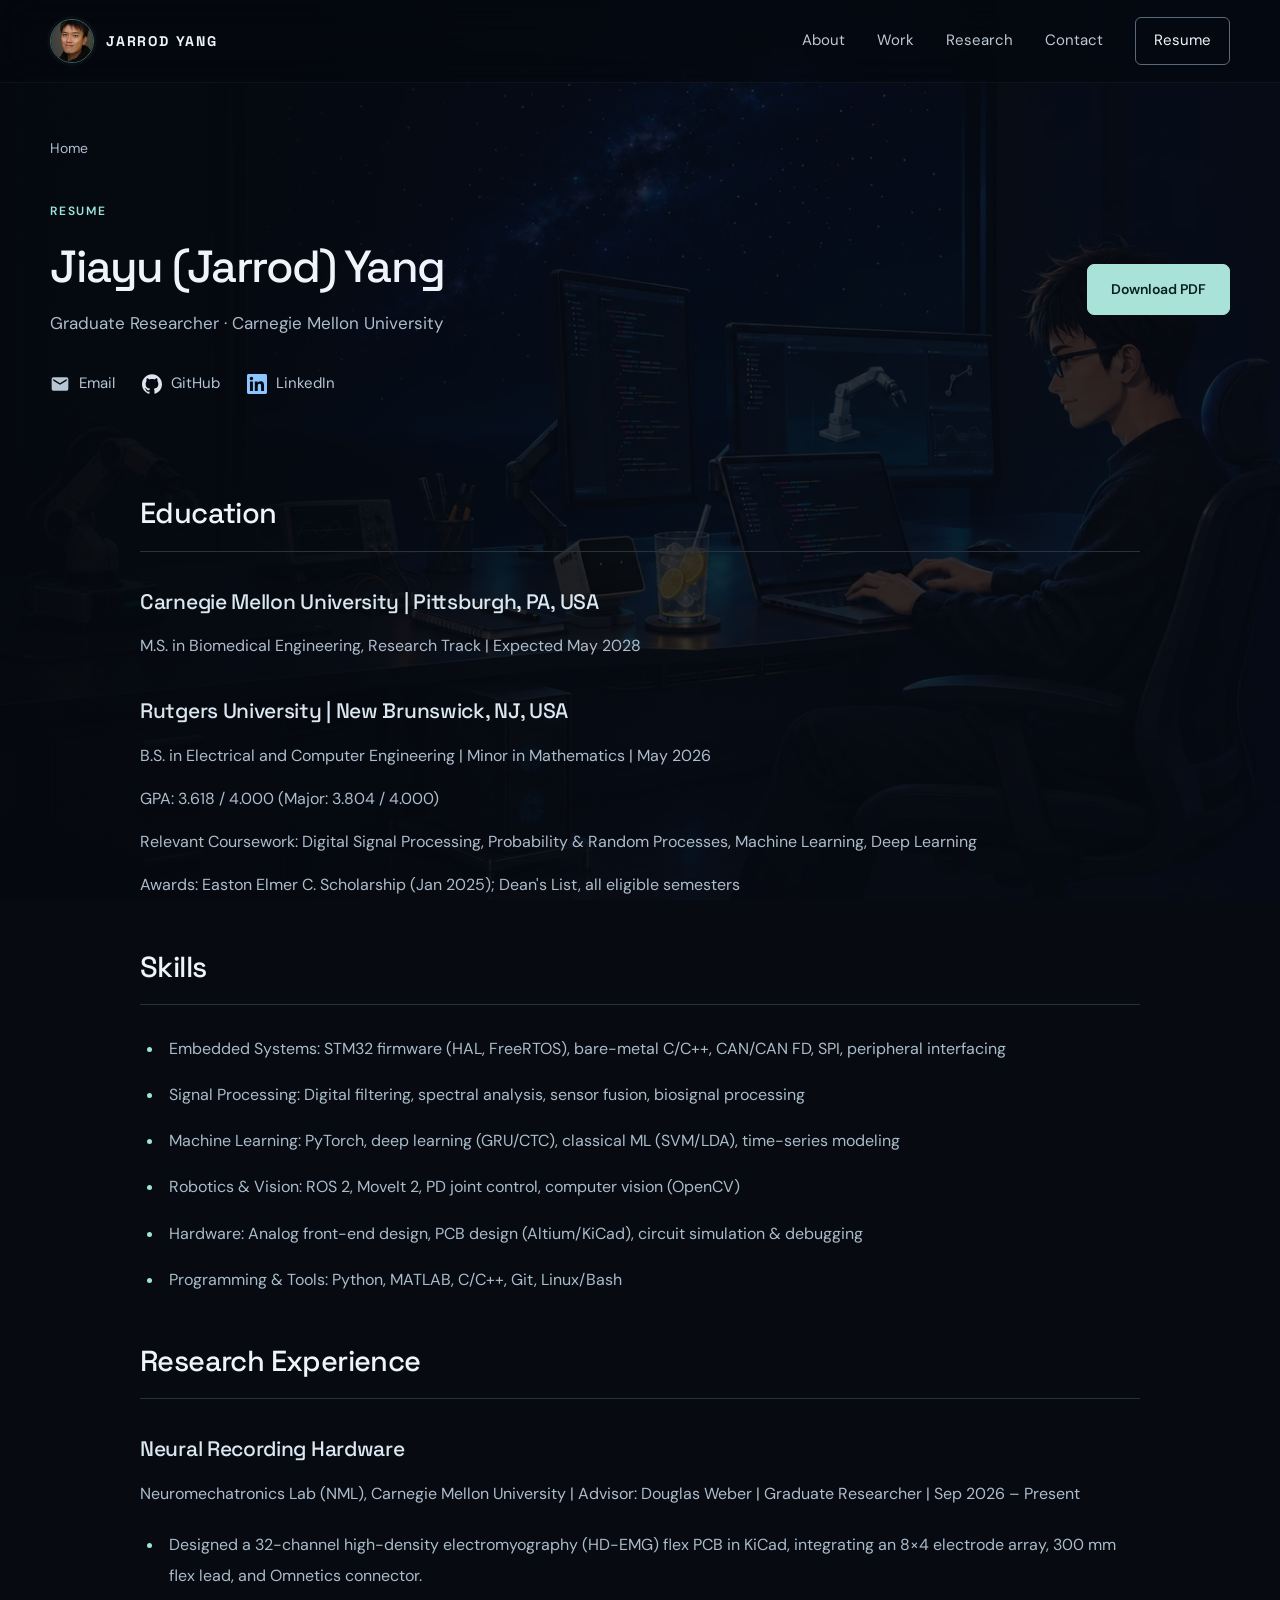
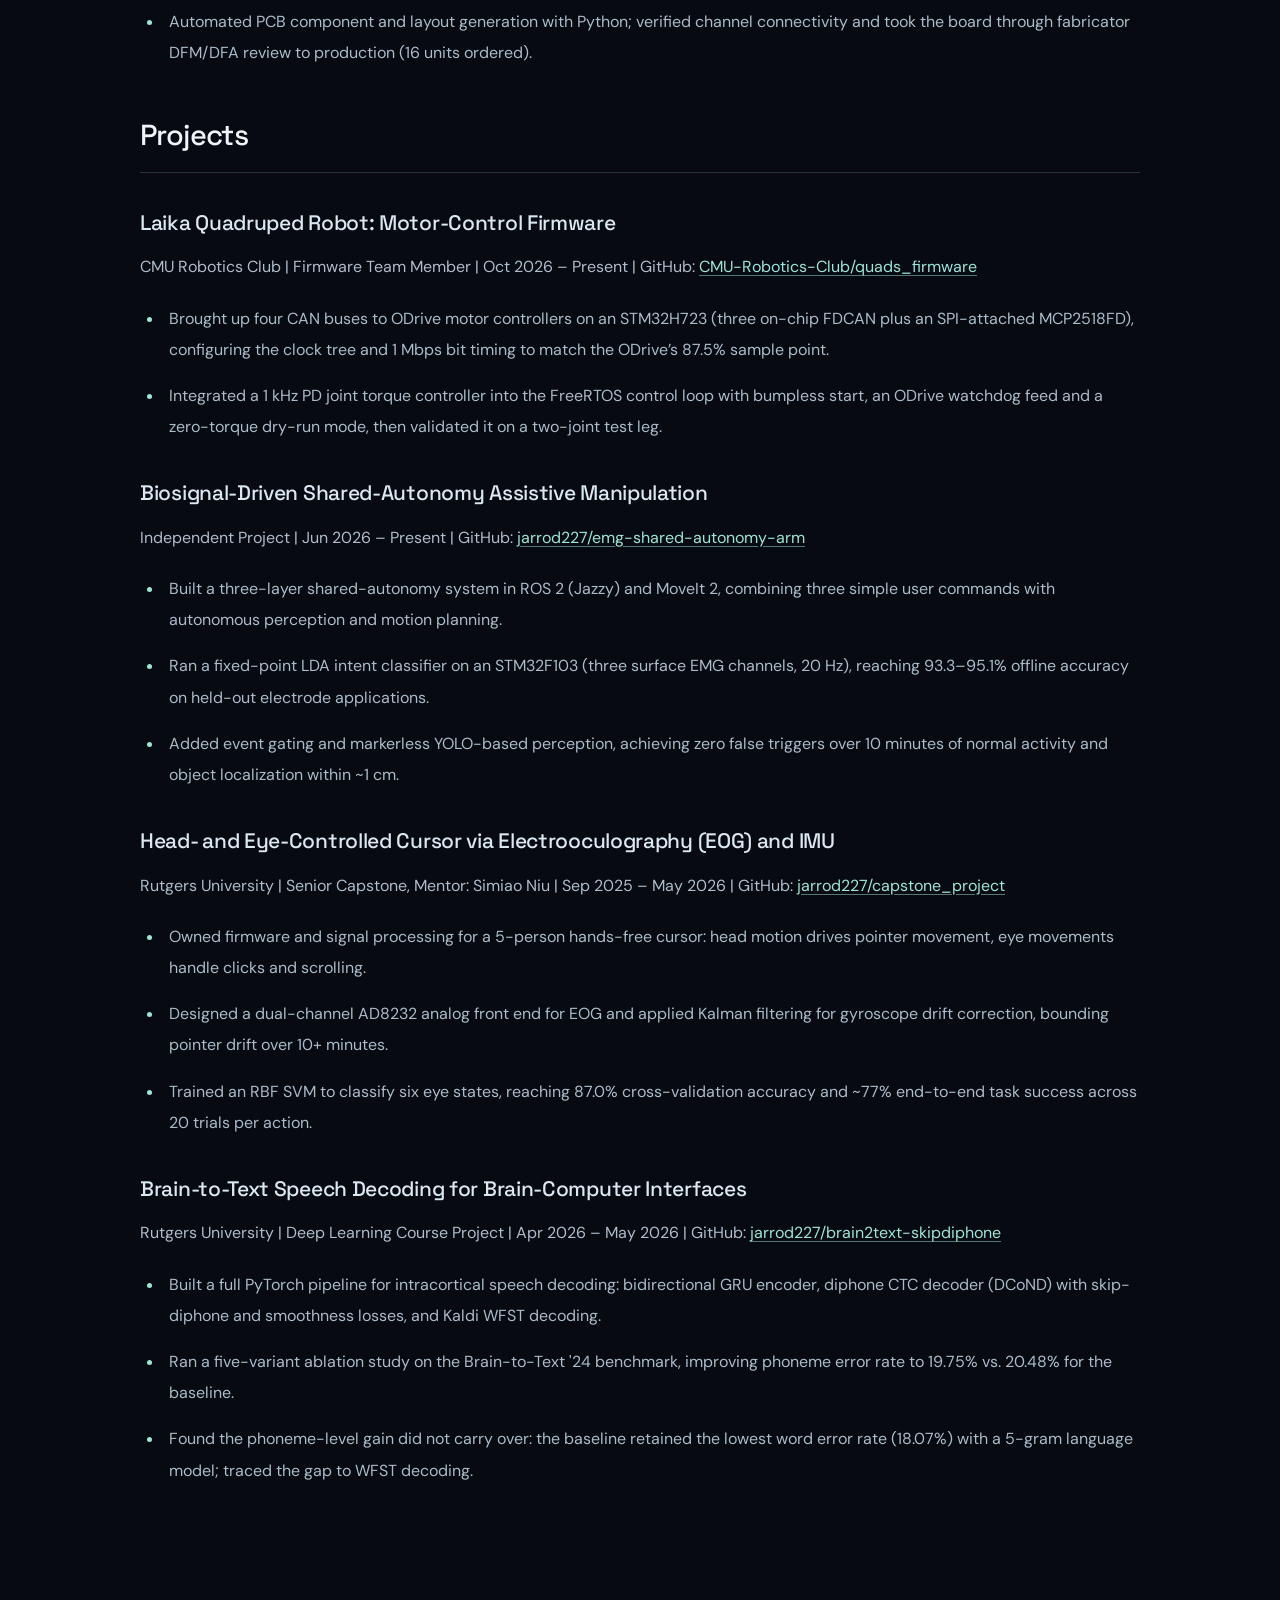
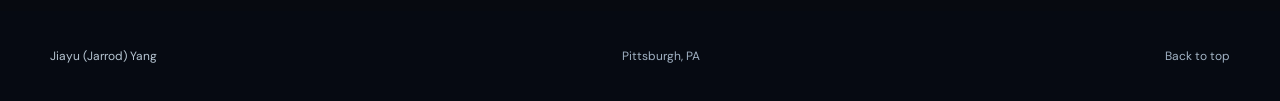
==== resume.html @ 8dcabdd2 "HD-EMG: 300 mm lead, flex construction, fabrication status; resume v3 - 500 mm -> 300 mm flex lead; " ====
<!doctype html><html lang="en"><head><meta charset="utf-8"><meta name="viewport" content="width=device-width, initial-scale=1"><meta name="theme-color" content="#090f1b"><title>Resume — Jiayu (Jarrod) Yang</title><meta name="description" content="Read or download Jiayu Yang’s resume: CMU research, embedded systems, robotics, and biosignal projects."><meta property="og:type" content="website"><meta property="og:title" content="Resume — Jiayu (Jarrod) Yang"><meta property="og:description" content="Read or download Jiayu Yang’s resume: CMU research, embedded systems, robotics, and biosignal projects."><meta property="og:image" content="https://jarrod227.github.io/assets/night-workbench-v4.webp"><meta property="og:url" content="https://jarrod227.github.io/resume.html"><link rel="canonical" href="https://jarrod227.github.io/resume.html"><link rel="icon" type="image/webp" href="/assets/coldlab.webp"><link rel="stylesheet" href="/style.css"><link rel="stylesheet" href="/night.css?v=20ebaea63279"><script defer src="/script.js?v=20ebaea63279"></script></head><body class="inner-page"><div class="night-backdrop" aria-hidden="true"><div class="night-stage"><canvas id="night-sky" class="night-sky"></canvas><canvas id="code-screen" class="code-screen" width="1280" height="880"></canvas><div class="scope-wiring-art"></div><canvas id="scope-screen" class="scope-screen" width="640" height="440"></canvas><canvas id="pc-fans" class="pc-fans" width="480" height="960"></canvas><div class="desk-pet-rest"></div><div class="desk-pet-head"><canvas id="desk-pet-screen" class="desk-pet-screen" width="600" height="400"></canvas></div><div class="typing-hands"></div></div><div class="night-veil"></div></div><a href="#main" class="skip-link">Skip to content</a><header class="site-header"><div class="container nav-wrap"><a href="/" class="brand" aria-label="Jarrod Yang home"><span class="brand-avatar"><img src="/assets/jarrod-yang.webp" alt="" width="44" height="44" decoding="async"></span><span>JARROD YANG</span></a><button class="menu-toggle" aria-label="Open navigation" aria-expanded="false" aria-controls="navigation"><span></span><span></span></button><nav id="navigation" aria-label="Main navigation"><a href="/#about">About</a><a href="/#work">Work</a><a href="/#research">Research</a><a href="/#contact">Contact</a><a href="/resume.html" class="nav-resume">Resume </a></nav></div></header><main id="main"><section class="container resume-hero" id="top"><a href="/" class="back-link">Home</a><p class="eyebrow">RESUME</p><div class="resume-title-row"><div><h1>Jiayu (Jarrod) Yang</h1><p>Graduate Researcher · Carnegie Mellon University</p></div><a class="button button-primary" href="/assets/jiayu-yang-resume.pdf?v=f2522600c237" download="Jiayu-Yang-Resume.pdf">Download PDF </a></div><div class="resume-contact"><a class="text-link social-link" href="mailto:jarrodyang227@gmail.com" target="_blank" rel="noopener noreferrer"><svg class="social-icon social-icon-email" viewBox="0 0 24 24" width="20" height="20" aria-hidden="true" focusable="false"><path d="M20 4H4a2 2 0 0 0-2 2v12a2 2 0 0 0 2 2h16a2 2 0 0 0 2-2V6a2 2 0 0 0-2-2Zm0 4-8 5-8-5V6l8 5 8-5v2Z"/></svg><span>Email</span></a><a class="text-link social-link" href="https://github.com/jarrod227" target="_blank" rel="noopener noreferrer"><svg class="social-icon social-icon-github" viewBox="0 0 24 24" width="20" height="20" aria-hidden="true" focusable="false"><path d="M12 .297c-6.63 0-12 5.373-12 12 0 5.303 3.438 9.8 8.205 11.385.6.113.82-.258.82-.577 0-.285-.01-1.04-.015-2.04-3.338.724-4.042-1.61-4.042-1.61C4.422 18.07 3.633 17.7 3.633 17.7c-1.087-.744.084-.729.084-.729 1.205.084 1.838 1.236 1.838 1.236 1.07 1.835 2.809 1.305 3.495.998.108-.776.417-1.305.76-1.605-2.665-.3-5.466-1.332-5.466-5.93 0-1.31.465-2.38 1.235-3.22-.135-.303-.54-1.523.105-3.176 0 0 1.005-.322 3.3 1.23.96-.267 1.98-.399 3-.405 1.02.006 2.04.138 3 .405 2.28-1.552 3.285-1.23 3.285-1.23.645 1.653.24 2.873.12 3.176.765.84 1.23 1.91 1.23 3.22 0 4.61-2.805 5.625-5.475 5.92.42.36.81 1.096.81 2.22 0 1.606-.015 2.896-.015 3.286 0 .315.21.69.825.57C20.565 22.092 24 17.592 24 12.297c0-6.627-5.373-12-12-12"/></svg><span>GitHub</span></a><a class="text-link social-link" href="https://www.linkedin.com/in/jiayuyang227/" target="_blank" rel="noopener noreferrer"><svg class="social-icon social-icon-linkedin" viewBox="0 0 24 24" width="20" height="20" aria-hidden="true" focusable="false"><path d="M20.447 20.452h-3.554v-5.569c0-1.328-.027-3.037-1.852-3.037-1.853 0-2.136 1.445-2.136 2.939v5.667H9.351V9h3.414v1.561h.046c.477-.9 1.637-1.85 3.37-1.85 3.601 0 4.267 2.37 4.267 5.455v6.286zM5.337 7.433c-1.144 0-2.063-.926-2.063-2.065 0-1.138.92-2.063 2.063-2.063 1.14 0 2.064.925 2.064 2.063 0 1.139-.925 2.065-2.064 2.065zm1.782 13.019H3.555V9h3.564v11.452zM22.225 0H1.771C.792 0 0 .774 0 1.729v20.542C0 23.227.792 24 1.771 24h20.451C23.2 24 24 23.227 24 22.271V1.729C24 .774 23.2 0 22.222 0h.003z"/></svg><span>LinkedIn</span></a></div></section><article class="container resume-document" aria-label="Resume content"><section><h2>Education</h2><h3>Carnegie Mellon University | Pittsburgh, PA, USA</h3><p>M.S. in Biomedical Engineering, Research Track | Expected May 2028</p><h3>Rutgers University | New Brunswick, NJ, USA</h3><p>B.S. in Electrical and Computer Engineering | Minor in Mathematics | May 2026</p><p>GPA: 3.618 / 4.000 (Major: 3.804 / 4.000)</p><p>Relevant Coursework: Digital Signal Processing, Probability &amp; Random Processes, Machine Learning, Deep Learning</p><p>Awards: Easton Elmer C. Scholarship (Jan 2025); Dean&#x27;s List, all eligible semesters</p></section><section><h2>Skills</h2><ul><li>Embedded Systems: STM32 firmware (HAL, FreeRTOS), bare-metal C/C++, CAN/CAN FD, SPI, peripheral interfacing</li><li>Signal Processing: Digital filtering, spectral analysis, sensor fusion, biosignal processing</li><li>Machine Learning: PyTorch, deep learning (GRU/CTC), classical ML (SVM/LDA), time-series modeling</li><li>Robotics &amp; Vision: ROS 2, MoveIt 2, PD joint control, computer vision (OpenCV)</li><li>Hardware: Analog front-end design, PCB design (Altium/KiCad), circuit simulation &amp; debugging</li><li>Programming &amp; Tools: Python, MATLAB, C/C++, Git, Linux/Bash</li></ul></section><section><h2>Research Experience</h2><h3>Neural Recording Hardware</h3><p>Neuromechatronics Lab (NML), Carnegie Mellon University | Advisor: Douglas Weber | Graduate Researcher | Sep 2026 – Present</p><ul><li>Designed a 32-channel high-density electromyography (HD-EMG) flex PCB in KiCad, integrating an 8×4 electrode array, 300 mm flex lead, and Omnetics connector.</li><li>Automated PCB component and layout generation with Python; verified channel connectivity and took the board through fabricator DFM/DFA review to production (16 units ordered).</li></ul></section><section><h2>Projects</h2><h3>Laika Quadruped Robot: Motor-Control Firmware</h3><p>CMU Robotics Club | Firmware Team Member | Oct 2026 – Present | GitHub: <a class="resume-inline-link" href="https://github.com/CMU-Robotics-Club/quads_firmware" target="_blank" rel="noopener noreferrer">CMU-Robotics-Club/quads_firmware</a></p><ul><li>Brought up four CAN buses to ODrive motor controllers on an STM32H723 (three on-chip FDCAN plus an SPI-attached MCP2518FD), configuring the clock tree and 1 Mbps bit timing to match the ODrive’s 87.5% sample point.</li><li>Integrated a 1 kHz PD joint torque controller into the FreeRTOS control loop with bumpless start, an ODrive watchdog feed and a zero-torque dry-run mode, then validated it on a two-joint test leg.</li></ul><h3>Biosignal-Driven Shared-Autonomy Assistive Manipulation</h3><p>Independent Project | Jun 2026 – Present | GitHub: <a class="resume-inline-link" href="https://github.com/jarrod227/emg-shared-autonomy-arm" target="_blank" rel="noopener noreferrer">jarrod227/emg-shared-autonomy-arm</a></p><ul><li>Built a three-layer shared-autonomy system in ROS 2 (Jazzy) and MoveIt 2, combining three simple user commands with autonomous perception and motion planning.</li><li>Ran a fixed-point LDA intent classifier on an STM32F103 (three surface EMG channels, 20 Hz), reaching 93.3–95.1% offline accuracy on held-out electrode applications.</li><li>Added event gating and markerless YOLO-based perception, achieving zero false triggers over 10 minutes of normal activity and object localization within ~1 cm.</li></ul><h3>Head- and Eye-Controlled Cursor via Electrooculography (EOG) and IMU</h3><p>Rutgers University | Senior Capstone, Mentor: Simiao Niu | Sep 2025 – May 2026 | GitHub: <a class="resume-inline-link" href="https://github.com/jarrod227/capstone_project" target="_blank" rel="noopener noreferrer">jarrod227/capstone_project</a></p><ul><li>Owned firmware and signal processing for a 5-person hands-free cursor: head motion drives pointer movement, eye movements handle clicks and scrolling.</li><li>Designed a dual-channel AD8232 analog front end for EOG and applied Kalman filtering for gyroscope drift correction, bounding pointer drift over 10+ minutes.</li><li>Trained an RBF SVM to classify six eye states, reaching 87.0% cross-validation accuracy and ~77% end-to-end task success across 20 trials per action.</li></ul><h3>Brain-to-Text Speech Decoding for Brain-Computer Interfaces</h3><p>Rutgers University | Deep Learning Course Project | Apr 2026 – May 2026 | GitHub: <a class="resume-inline-link" href="https://github.com/jarrod227/brain2text-skipdiphone" target="_blank" rel="noopener noreferrer">jarrod227/brain2text-skipdiphone</a></p><ul><li>Built a full PyTorch pipeline for intracortical speech decoding: bidirectional GRU encoder, diphone CTC decoder (DCoND) with skip-diphone and smoothness losses, and Kaldi WFST decoding.</li><li>Ran a five-variant ablation study on the Brain-to-Text &#x27;24 benchmark, improving phoneme error rate to 19.75% vs. 20.48% for the baseline.</li><li>Found the phoneme-level gain did not carry over: the baseline retained the lowest word error rate (18.07%) with a 5-gram language model; traced the gap to WFST decoding.</li></ul></section></article></main><footer><div class="container footer-inner"><a href="/" class="footer-name">Jiayu (Jarrod) Yang</a><span>Pittsburgh, PA</span><a href="#top">Back to top</a></div></footer><div class="toast" role="status" aria-live="polite"></div></body></html>
---- style.css ----
@font-face{font-family:'DM Sans';font-style:normal;font-weight:400 700;font-display:swap;src:url('/assets/dm-sans.woff2') format('woff2');}
@font-face{font-family:'Space Grotesk';font-style:normal;font-weight:400 700;font-display:swap;src:url('/assets/space-grotesk.woff2') format('woff2');}

:root{--bg:#090f1b;--surface:#0e1828;--surface-2:#101d2d;--ink:#edf1f5;--muted:#9aa9ba;--subtle:#718498;--accent:#77e1cb;--line:#253142;--display:'Space Grotesk',Arial,sans-serif;--body:'DM Sans',Arial,sans-serif}
*{box-sizing:border-box}html{scroll-behavior:smooth;scroll-padding-top:105px}body{margin:0;background:var(--bg);color:var(--ink);font:16px/1.7 var(--body);-webkit-font-smoothing:antialiased}a{color:inherit;text-decoration:none}button{font:inherit}img{display:block;max-width:100%;height:auto}button,a{-webkit-tap-highlight-color:transparent}a,button{touch-action:manipulation}a:focus-visible,button:focus-visible{outline:2px solid var(--accent);outline-offset:6px}::selection{background:var(--accent);color:var(--bg)}.container{max-width:1240px;width:calc(100% - 112px);margin:0 auto}.skip-link{position:fixed;left:20px;top:-80px;background:var(--accent);color:var(--bg);padding:10px 20px;z-index:100}.skip-link:focus{top:12px}.site-header{position:sticky;top:0;z-index:30;background:#090f1bf0;backdrop-filter:blur(16px);border-bottom:1px solid #ffffff0b}.nav-wrap{min-height:88px;display:flex;justify-content:space-between;align-items:center}.brand{display:flex;align-items:center;gap:11px;font:700 17px var(--display);letter-spacing:2px}.brand img{border-radius:50%}.brand-dot{color:var(--accent)}nav{display:flex;align-items:center;gap:32px;font-size:14px}nav>a{color:#bdc8d4;transition:color .2s}nav>a:hover,nav>a.active{color:var(--accent)}.nav-resume{border:1px solid #425267;border-radius:5px;padding:8px 16px;color:var(--ink)}.menu-toggle{display:none}.hero{padding-top:75px;padding-bottom:74px;display:grid;grid-template-columns:1.42fr 1fr;gap:50px;align-items:center}.eyebrow{font-size:11px;font-weight:600;letter-spacing:2px;line-height:1.6;color:var(--accent);margin:0 0 24px}.status-dot{width:6px;height:6px;display:inline-block;background:var(--accent);border-radius:50%;box-shadow:0 0 12px #77e1cb40;vertical-align:middle;margin-right:8px}.intro-name{font-size:18px;letter-spacing:-.3px;margin:0 0 13px;color:#dde6ef}.intro-name span{color:var(--muted)}h1,h2,h3,p{margin-top:0}h1,h2,h3{font-family:var(--display);font-weight:500}h1{font-size:clamp(48px,5.1vw,72px);line-height:1.09;letter-spacing:-3.3px;margin-bottom:24px}h1>span{color:var(--accent)}.hero-description{font-size:17px;line-height:1.8;max-width:490px;color:var(--muted);margin-bottom:21px}.hero-description strong{font-weight:500;color:#d3deea}.affiliation{font-size:13px;color:#a7b5c5;line-height:1.8;margin-bottom:28px}.hero-actions{display:flex;gap:12px;align-items:center}.button{display:inline-flex;justify-content:center;align-items:center;gap:24px;padding:12px 21px;font-size:13px;font-weight:600;line-height:1.6;border-radius:5px;transition:background .2s,transform .2s}.button:hover{transform:translateY(-2px)}.button-primary{background:var(--accent);color:#09201f;border:1px solid var(--accent)}.button-primary:hover{background:#9ae9d9}.button-secondary{border:1px solid #3b4a5e;background:transparent;color:var(--ink)}.button-secondary:hover{background:#192737}.quick-links{display:flex;gap:24px;margin-top:23px}.text-link{font-size:13px;display:inline-flex;gap:12px;align-items:center;color:#b8c5d3;transition:color .2s}.text-link:hover{color:var(--accent)}.portrait-area{padding:0 10px 0 22px}.portrait-frame{position:relative;background:#45453f;border-radius:8px;box-shadow:16px 16px 0 -1px var(--bg),16px 16px 0 0 #354554}.portrait-frame>img{width:100%;height:450px;object-fit:cover;object-position:50% 34%;border-radius:8px}.portrait-frame:after{content:'';position:absolute;inset:0;border-radius:8px;background:linear-gradient(transparent 65%,#07101dc9)}.portrait-caption{position:absolute;bottom:20px;left:24px;right:24px;display:flex;justify-content:space-between;font-size:9px;letter-spacing:1.5px;z-index:1;color:#e4e9ec}.portrait-corner{position:absolute;z-index:2;width:24px;height:24px;border-color:var(--accent);border-style:solid;pointer-events:none}.corner-tl{top:-7px;left:-7px;border-width:1px 0 0 1px}.corner-br{bottom:-7px;right:-7px;border-width:0 1px 1px 0}.availability{font-size:11px;text-align:center;color:#b2c3cf;margin-top:33px;letter-spacing:.1px}.discipline-strip{border-block:1px solid var(--line)}.discipline-strip>.container{min-height:78px;display:flex;align-items:center;gap:25px}.discipline-strip span{font-size:10px;letter-spacing:2px;color:#b5c5d2}.discipline-strip i{font-size:18px;font-style:normal;color:var(--accent)}.discipline-strip .strip-note{margin-left:auto;letter-spacing:.1px;font-size:12px;color:var(--subtle)}.work-section{padding-top:95px;padding-bottom:92px}.section-heading{display:flex;justify-content:space-between;align-items:flex-end;margin-bottom:36px}.section-heading .eyebrow{margin-bottom:16px}h2{font-size:42px;letter-spacing:-1.8px;line-height:1.2;margin-bottom:20px}h2>span{color:#91a3b7}.section-heading h2{margin-bottom:0}.section-heading>p{font-size:14px;color:var(--muted);margin-bottom:3px}.projects-grid{display:grid;grid-template-columns:1fr 1fr;gap:25px}.project-card{background:var(--surface);border:1px solid var(--line);border-radius:9px;overflow:hidden;transition:border-color .2s}.project-card:hover{border-color:#4b6a7e}.project-visual{position:relative;overflow:hidden;background:#102035}.project-visual>img{width:100%;height:auto;transition:transform .6s}.project-card:hover .project-visual>img{transform:scale(1.025)}.project-visual.emg-photo>img{height:100%;width:100%;object-fit:cover;object-position:center}.emg-photo:after{content:'';position:absolute;inset:0;background:linear-gradient(transparent 60%,#050e17c9)}.visual-caption{position:absolute;bottom:20px;left:24px;z-index:1;font-size:9px;letter-spacing:1.8px;color:#f2f6f9}.featured{grid-column:1/-1;display:grid;grid-template-columns:1fr 1fr}.featured .visual-link,.featured .project-visual{height:100%;min-height:365px}.featured .project-copy{display:flex;flex-direction:column;justify-content:center;padding:36px 39px}.project-copy{padding:25px 28px 26px}.project-eyebrow{display:flex;gap:10px;justify-content:space-between;align-items:center;color:var(--accent);font-size:9px;font-weight:600;letter-spacing:1.3px;line-height:1.6;margin-bottom:17px}.project-arrow{font-size:22px;line-height:1;color:var(--muted)}.project-copy h3{font-size:25px;letter-spacing:-.8px;line-height:1.25;margin-bottom:15px}.project-copy h3 a:hover{color:var(--accent)}.project-copy>p{font-size:13px;color:var(--muted);line-height:1.8;margin-bottom:19px}.tags{display:flex;flex-wrap:wrap;gap:7px}.tags>span{border:1px solid #334256;padding:3px 9px;border-radius:3px;font-size:10px;line-height:1.5;color:#bac9d6}.project-bottom{margin-top:26px;padding-top:18px;border-top:1px solid var(--line);display:flex;align-items:center;justify-content:space-between;gap:12px}.project-bottom>span{font-size:10px;color:#859aaf;max-width:58%}.project-bottom .text-link{font-size:11px;white-space:nowrap;gap:8px}.projects-grid>.project-card:nth-child(4){grid-column:1/-1;display:grid;grid-template-columns:1fr 1fr}.projects-grid>.project-card:nth-child(4) .project-copy{display:flex;flex-direction:column;justify-content:center;padding:32px 39px}.projects-grid>.project-card:nth-child(4) .project-visual{height:100%;display:flex;align-items:center;background:#0d1b2d}.more-project{display:flex;justify-content:space-between;align-items:center;padding:30px 0 0;margin-top:15px;gap:24px}.more-project .eyebrow{font-size:9px;letter-spacing:1.4px;color:var(--subtle)}.more-project h3{font-size:23px;letter-spacing:-.5px;margin:6px 0}.more-project p{font-size:13px;margin-bottom:0;color:var(--muted)}.more-arrow{width:48px;height:48px;display:flex;justify-content:center;align-items:center;border:1px solid var(--line);border-radius:50%;font-size:22px;flex-shrink:0;transition:color .2s,border-color .2s}.more-project:hover .more-arrow{border-color:var(--accent);color:var(--accent)}.research-section{padding:85px 0;background:#101b2a;border-block:1px solid var(--line)}.research-layout{display:grid;grid-template-columns:1fr 1.05fr;gap:100px}.research-layout h2{font-size:48px;line-height:1.15}.research-layout h2>span{color:var(--accent)}.research-affiliation{font-size:12px;color:var(--muted);line-height:1.8;margin:25px 0 0}.research-copy{padding-top:37px}.large-copy{font-size:20px;line-height:1.6;color:#d6e1ec;letter-spacing:-.3px}.research-copy>p:not(.large-copy){font-size:14px;color:var(--muted);line-height:1.9}.research-specs{display:flex;justify-content:space-between;border-block:1px solid #304052;padding:23px 0;margin:28px 0 22px;gap:20px}.research-specs>div{display:flex;flex-direction:column}.research-specs strong{font:500 32px/1.3 var(--display);color:var(--accent);letter-spacing:-1px}.research-specs small{font-size:17px}.research-specs span{font-size:10px;color:var(--muted);margin-top:4px}.about-section{padding-top:96px;padding-bottom:96px}.about-heading{margin-bottom:36px}.about-heading .eyebrow{margin-bottom:16px}.about-heading h2{font-size:41px}.about-layout{display:grid;grid-template-columns:1.2fr 1fr;gap:100px}.about-copy>p:not(.large-copy){font-size:14px;color:var(--muted);line-height:1.95}.about-copy>.text-link{margin-top:8px}.toolbox{padding-top:3px}.toolbox>div{padding:19px 0;border-bottom:1px solid var(--line);display:grid;grid-template-columns:28px 80px 1fr;gap:12px;align-items:start}.toolbox>div:first-child{border-top:1px solid var(--line)}.toolbox>div>span{font-size:10px;color:var(--accent);padding-top:3px}.toolbox h3{font-size:17px;margin:0}.toolbox p{font-size:11px;color:var(--muted);line-height:1.85;margin:0}.contact-section{background:#101b2a;padding:76px 0 80px;border-block:1px solid var(--line)}.contact-layout{display:grid;grid-template-columns:1.2fr 1fr;gap:65px;align-items:center}.contact-layout .eyebrow{margin-bottom:18px}.contact-layout h2{font-size:40px}.contact-layout h2>span{color:var(--accent)}.contact-layout p:not(.eyebrow){font-size:14px;color:var(--muted);max-width:440px;margin-bottom:0}.email-link{font-family:var(--display);font-size:clamp(16px,1.7vw,23px);letter-spacing:-.6px;display:flex;justify-content:space-between;gap:20px;padding-bottom:12px;border-bottom:1px solid #405065}.email-link:hover{color:var(--accent)}.copy-email{background:none;color:var(--muted);border:0;padding:10px 0;cursor:pointer;font-size:11px;display:flex;gap:12px;align-items:center}.copy-email:hover{color:var(--accent)}.contact-links .quick-links{margin-top:20px}footer{padding:27px 0}.footer-inner{display:flex;justify-content:space-between;font-size:10px;color:#8799ab}.footer-name{color:#b6c5d2}.toast{position:fixed;bottom:24px;left:50%;transform:translate(-50%,20px);background:var(--accent);color:#06231c;border-radius:5px;padding:11px 20px;font-size:13px;z-index:80;opacity:0;pointer-events:none;transition:opacity .2s,transform .2s}.toast.visible{opacity:1;transform:translate(-50%,0)}
.detail-hero{padding-top:38px;padding-bottom:35px}.back-link{font-size:12px;color:var(--muted);display:inline-block;margin-bottom:40px}.back-link:hover{color:var(--accent)}.detail-hero>.eyebrow{margin-bottom:18px}.detail-hero h1{font-size:clamp(39px,4.4vw,60px);max-width:900px;line-height:1.1;letter-spacing:-2.3px;margin-bottom:18px}.detail-lead{color:var(--muted);font-size:19px;max-width:780px;margin-bottom:25px}.detail-meta{display:grid;grid-template-columns:1.35fr .8fr 1fr;gap:40px;padding-top:28px;margin-top:33px;border-top:1px solid var(--line)}.detail-meta span{font-size:9px;letter-spacing:1.7px;color:var(--accent)}.detail-meta p{margin:5px 0 0;font-size:12px;color:#b6c3d0}.detail-visual{margin-top:0;margin-bottom:65px}.detail-visual>.project-visual{border-radius:9px;border:1px solid var(--line)}.detail-visual>.project-visual>img{max-height:455px;object-fit:contain;background:#0d1c2f}.detail-visual>.emg-photo>img{height:455px;object-fit:cover;object-position:50% 45%}.detail-body{display:grid;grid-template-columns:230px minmax(0,1fr);gap:85px;padding-bottom:35px;align-items:start}.detail-sidebar{position:sticky;top:127px;display:flex;flex-direction:column;gap:12px}.detail-sidebar .eyebrow{font-size:10px;margin-bottom:4px}.detail-sidebar>a:not(.button){font-size:12px;color:var(--muted)}.detail-sidebar>a:hover{color:var(--accent)}.detail-sidebar .button{font-size:11px;margin-top:18px;padding-inline:14px;justify-content:space-between;max-width:200px}.detail-content{max-width:785px}.detail-content>section{margin-bottom:60px;scroll-margin-top:120px}.detail-content .eyebrow{font-size:10px;margin-bottom:14px}.detail-content h2{font-size:33px;letter-spacing:-1px;line-height:1.25}.detail-content p{font-size:15px;color:#a9bac9;line-height:1.9}.detail-content h3{font-size:18px;letter-spacing:-.3px;margin-bottom:10px}.contribution-list article{display:flex;gap:22px;padding:22px 0;border-top:1px solid var(--line)}.contribution-number{font:400 12px var(--display);color:var(--accent);padding-top:6px}.contribution-list article p{font-size:14px;margin-bottom:0}.result-list{border-top:1px solid var(--line);margin-bottom:28px}.result-list>div{display:grid;grid-template-columns:160px 1fr;gap:25px;border-bottom:1px solid var(--line);padding:17px 0}.result-list h3{font:500 12px/1.7 var(--body);margin:0;color:#d7e4ef}.result-list p{font-size:13px;margin:0;line-height:1.8}.detail-content .limits-title{font-size:17px;margin-top:30px}.video-preview{display:block;position:relative;background:var(--surface);margin:20px 0;border-radius:8px;overflow:hidden;max-width:650px}.video-preview img{width:100%;aspect-ratio:16/9;object-fit:cover;opacity:.8;transition:opacity .2s}.video-preview:hover img{opacity:1}.play-button{position:absolute;left:50%;top:50%;transform:translate(-50%,-50%);display:flex;align-items:center;justify-content:center;background:var(--accent);color:#08271d;width:64px;height:64px;border-radius:50%;font-size:23px;padding-left:4px}.next-project{padding:35px 0 65px;border-top:1px solid var(--line)}.next-project .eyebrow{font-size:10px;margin-bottom:13px}.next-project>a{display:flex;justify-content:space-between;gap:20px;align-items:center;font:500 30px/1.3 var(--display);letter-spacing:-1px}.next-project>a:hover{color:var(--accent)}
@media(min-width:1440px){.hero{gap:80px}.portrait-area{padding-left:20px}.portrait-frame>img{height:490px}.hero{padding-block:85px}}
@media(max-width:1100px){.container{width:calc(100% - 72px)}.hero{gap:30px;padding-top:56px}.hero h1{font-size:55px;letter-spacing:-2.5px}.hero .eyebrow{font-size:9px;letter-spacing:1.6px}.portrait-frame>img{height:415px}.portrait-area{padding-left:5px}.portrait-caption{left:15px;right:15px;font-size:8px;letter-spacing:1px}.hero-description{font-size:16px}.research-layout,.about-layout{gap:55px}.project-copy,.featured .project-copy,.projects-grid>.project-card:nth-child(4) .project-copy{padding:25px}.project-copy h3{font-size:23px}.discipline-strip>.container{gap:20px}.discipline-strip span{font-size:9px;letter-spacing:1.5px}.detail-body{grid-template-columns:190px minmax(0,1fr);gap:48px}.contact-layout{gap:40px}}
@media(max-width:800px){.container{width:calc(100% - 48px)}.nav-wrap{min-height:76px}nav{gap:20px;font-size:12px}.hero{grid-template-columns:1.3fr 1fr;gap:22px;padding-top:48px;padding-bottom:50px}.hero h1{font-size:43px;letter-spacing:-2px}.hero .eyebrow{font-size:8px;letter-spacing:1px;margin-bottom:19px}.intro-name{font-size:15px}.hero-description{font-size:14px}.affiliation{font-size:11px}.hero-actions{gap:9px}.button{font-size:11px;padding:11px 14px;gap:16px}.portrait-frame>img{height:365px}.availability{font-size:9px;margin-top:28px}.portrait-caption{font-size:7px;letter-spacing:.6px;left:13px;right:13px}.discipline-strip>.container{min-height:65px;gap:16px;justify-content:space-between}.discipline-strip .strip-note{display:none}.work-section{padding-block:65px}.section-heading h2{font-size:34px}.section-heading>p{font-size:12px}.section-heading .eyebrow{font-size:10px}.featured{grid-template-columns:1fr 1.1fr}.featured .visual-link,.featured .project-visual{min-height:340px}.project-copy h3{font-size:22px}.project-copy>p{font-size:12px}.project-bottom{flex-wrap:wrap;align-items:flex-start}.project-bottom>span{max-width:100%}.project-copy,.featured .project-copy,.projects-grid>.project-card:nth-child(4) .project-copy{padding:23px}.project-eyebrow{font-size:8px;letter-spacing:1px}.projects-grid{gap:18px}.research-section{padding:60px 0}.research-layout{gap:35px}.research-layout h2{font-size:39px}.research-copy{padding-top:30px}.large-copy{font-size:18px}.research-copy>p:not(.large-copy){font-size:13px}.research-specs strong{font-size:25px}.about-section{padding-block:65px}.about-heading h2{font-size:35px}.about-layout{gap:35px}.toolbox>div{grid-template-columns:20px 1fr;gap:5px 12px}.toolbox p{grid-column:2}.contact-layout{grid-template-columns:1fr;gap:35px}.contact-layout h2{font-size:36px}.contact-links{max-width:460px}.email-link{font-size:23px}.detail-body{grid-template-columns:1fr;gap:30px}.detail-sidebar{position:static;flex-direction:row;flex-wrap:wrap;align-items:center;border-block:1px solid var(--line);padding-block:18px;gap:10px 20px}.detail-sidebar .eyebrow{width:100%}.detail-sidebar .button{margin:0;max-width:none}.detail-hero h1{font-size:47px}.detail-meta{gap:24px}.detail-visual{margin-bottom:35px}}
@media(max-width:600px){.container{width:calc(100% - 40px)}html{scroll-padding-top:90px}.nav-wrap{min-height:72px}.brand{font-size:15px;gap:9px}.brand img{width:33px;height:33px}.menu-toggle{display:flex;flex-direction:column;gap:6px;justify-content:center;align-items:center;background:none;border:1px solid #334256;border-radius:5px;width:39px;height:36px;cursor:pointer}.menu-toggle>span{width:17px;height:1px;background:var(--ink)}nav{display:none;position:absolute;left:0;right:0;top:72px;padding:20px;background:#0e1929;border-bottom:1px solid var(--line);box-shadow:0 16px 25px #0004;gap:0}nav.open{display:flex;flex-direction:column;align-items:stretch}nav>a{padding:11px 12px;font-size:14px}nav .nav-resume{margin-top:8px;display:flex;justify-content:space-between}.hero{display:flex;flex-direction:column;align-items:stretch;padding-top:37px;padding-bottom:43px;gap:36px}.hero .eyebrow{font-size:8px;letter-spacing:1.15px;margin-bottom:24px}.intro-name{font-size:16px;margin-bottom:14px}.hero h1{font-size:clamp(36px,10.4vw,59px);letter-spacing:-2px;line-height:1.12;margin-bottom:21px}.hero-description{font-size:15px;max-width:430px;margin-bottom:18px}.affiliation{font-size:12px;margin-bottom:24px}.button{font-size:12px;padding:12px 19px;gap:20px}.quick-links{margin-top:21px;gap:25px}.portrait-area{padding:0 10px 0 0;max-width:400px;width:100%;align-self:center}.portrait-frame>img{height:auto;max-height:410px;aspect-ratio:1/1.12;object-position:50% 27%}.portrait-caption{font-size:8px;letter-spacing:1px;left:20px;right:20px}.availability{font-size:10px;margin-top:29px}.discipline-strip>.container{gap:10px;min-height:59px}.discipline-strip span{font-size:8px;letter-spacing:1px}.discipline-strip i{font-size:13px}.work-section{padding-top:54px;padding-bottom:52px}.section-heading{display:block;margin-bottom:27px}.section-heading h2{font-size:34px;line-height:1.18}.section-heading>p{margin-top:20px;margin-bottom:0;font-size:13px}.section-heading>p br{display:none}.section-heading .eyebrow{font-size:9px}.projects-grid{display:flex;flex-direction:column;gap:22px}.featured,.projects-grid>.project-card:nth-child(4){display:block}.featured .visual-link,.featured .project-visual{min-height:0;height:auto}.featured .project-visual>img{height:285px;object-fit:cover}.project-copy,.featured .project-copy,.projects-grid>.project-card:nth-child(4) .project-copy{padding:23px}.project-copy h3{font-size:25px}.project-copy>p{font-size:13px}.project-eyebrow{font-size:9px}.project-bottom{flex-wrap:nowrap;margin-top:23px}.project-bottom>span{font-size:9px;max-width:58%}.project-bottom .text-link{font-size:10px}.tags>span{font-size:9px}.more-project{padding-top:20px;gap:17px}.more-project h3{font-size:21px}.more-project p{font-size:12px}.more-project .eyebrow{font-size:8px;letter-spacing:1px}.more-arrow{width:40px;height:40px}.research-section{padding:52px 0}.research-layout{grid-template-columns:1fr;gap:25px}.research-layout h2{font-size:41px;margin-bottom:19px}.research-affiliation{margin-top:0}.research-copy{padding-top:0}.research-copy>.large-copy{font-size:20px}.research-specs{margin-top:23px}.research-specs strong{font-size:29px}.research-specs span{font-size:10px}.about-section{padding-block:54px}.about-heading h2{font-size:34px}.about-layout{grid-template-columns:1fr;gap:30px}.about-copy .large-copy{font-size:19px}.about-copy>p:not(.large-copy){font-size:14px}.toolbox>div{grid-template-columns:25px 75px 1fr;gap:10px;padding-block:20px}.toolbox p{grid-column:auto;font-size:10px}.contact-section{padding:51px 0}.contact-layout h2{font-size:33px}.contact-layout p:not(.eyebrow){font-size:13px}.contact-layout{gap:30px}.email-link{font-size:clamp(16px,4.8vw,23px);letter-spacing:-.4px;gap:8px}.contact-links .quick-links{gap:25px}.footer-inner{flex-wrap:wrap;gap:8px 20px;font-size:9px}.footer-name{width:100%}.footer-inner>a:last-child{margin-left:auto}.detail-hero{padding-top:25px;padding-bottom:28px}.back-link{margin-bottom:30px}.detail-hero>.eyebrow{font-size:9px;letter-spacing:1.2px}.detail-hero h1{font-size:39px;letter-spacing:-1.8px}.detail-lead{font-size:17px;line-height:1.6}.detail-meta{grid-template-columns:1fr;gap:16px;padding-top:23px;margin-top:25px}.detail-meta>div{display:grid;grid-template-columns:58px 1fr;align-items:baseline;gap:12px}.detail-meta p{margin:0}.detail-visual>.emg-photo>img{height:300px}.detail-visual>.project-visual{border-radius:5px}.detail-body{padding-bottom:10px}.detail-sidebar{gap:10px 18px;padding-block:16px}.detail-sidebar .eyebrow{font-size:9px}.detail-sidebar>a:not(.button){font-size:11px}.detail-sidebar .button{padding:8px 11px;font-size:10px}.detail-content h2{font-size:28px;letter-spacing:-1px}.detail-content p{font-size:14px}.detail-content>section{margin-bottom:43px}.contribution-list article{gap:15px}.contribution-list article h3{font-size:17px}.contribution-list article p{font-size:13px}.result-list>div{grid-template-columns:1fr;gap:5px;padding-block:15px}.result-list h3{font-size:12px}.result-list p{font-size:13px}.next-project{padding:29px 0 45px}.next-project>a{font-size:26px;letter-spacing:-.6px}.next-project .eyebrow{font-size:9px}.toast{font-size:12px;white-space:nowrap;max-width:calc(100% - 30px)}}
.arrow-icon{display:inline-block;flex-shrink:0;vertical-align:middle}.project-arrow .arrow-icon{width:20px;height:20px}.more-arrow .arrow-icon{width:23px;height:23px}.next-project .arrow-icon{width:28px;height:28px}
@media(min-width:601px){.featured .visual-link{height:400px;min-height:0}.featured .project-visual{min-height:0}}
@media(prefers-reduced-motion:reduce){html{scroll-behavior:auto}*,*:before,*:after{transition:none!important;animation:none!important}}
.contact-actions{display:flex;flex-wrap:wrap;gap:8px 20px;align-items:center;margin-top:8px}.contact-actions .text-link{font-size:11px}.email-link{margin-bottom:0;user-select:text}.resume-hero{padding-top:38px;padding-bottom:35px}.resume-hero .eyebrow{margin-bottom:18px}.resume-title-row{display:flex;justify-content:space-between;align-items:center;gap:30px}.resume-title-row h1{font-size:50px;letter-spacing:-2px;margin-bottom:12px}.resume-title-row p{color:var(--muted);margin-bottom:0;font-size:16px}.resume-title-row .button{white-space:nowrap;flex-shrink:0}.resume-contact{display:flex;gap:25px;margin-top:25px}.resume-document{max-width:1000px;padding:5px 0 70px}.resume-document>section{margin-top:36px}.resume-document h2{font-size:26px;border-bottom:1px solid var(--line);padding-bottom:14px;margin-bottom:22px;letter-spacing:-.6px}.resume-document h3{font-size:18px;margin:25px 0 8px;letter-spacing:-.3px;color:#dbe7f1}.resume-document p{font-size:14px;color:var(--muted);line-height:1.8;margin-bottom:7px}.resume-document ul{padding-left:20px;margin:12px 0 23px}.resume-document li{font-size:14px;color:#aabcca;line-height:1.85;padding-left:3px;margin-bottom:8px}.resume-document li::marker{color:var(--accent)}
@media(max-width:600px){.resume-hero{padding-top:25px}.resume-title-row{display:block}.resume-title-row h1{font-size:36px;letter-spacing:-1.4px}.resume-title-row p{font-size:14px}.resume-title-row .button{margin-top:22px}.resume-document{padding-bottom:45px}.resume-document h2{font-size:25px}.resume-document h3{font-size:17px}.resume-document li,.resume-document p{font-size:13px}.contact-actions{gap:5px 15px}.contact-actions .text-link{font-size:10px}}

.hero h1.name-heading{font-size:clamp(38px,4vw,54px);line-height:1.15;letter-spacing:-1.8px;margin-bottom:20px}.hero .affiliation{font-size:14px;margin-bottom:22px}.hero .hero-description{margin-bottom:27px}
@media(max-width:600px){.hero h1.name-heading{font-size:clamp(28px,7.8vw,44px);letter-spacing:-1.1px;margin-bottom:17px}.hero .affiliation{font-size:12px;margin-bottom:18px}.hero .hero-description{margin-bottom:24px}}
---- night.css ----
/* A spacious portfolio inside a quiet, illustrated night studio. */
:root{--bg:#070a10;--surface:#0a101a;--ink:#eff4fa;--muted:#aebccc;--subtle:#8899ad;--accent:#9ce5db;--line:#26323e}
body{font-size:16px;line-height:1.85;background:var(--bg);isolation:isolate}body.ambient-paused .typing-hands{animation-play-state:paused}
.container{width:calc(100% - 96px);max-width:1180px}p{text-wrap:pretty}h1,h2,h3{font-weight:500}h2{font-size:40px;letter-spacing:-1.2px;line-height:1.25}h2>span{color:#9badc2}.eyebrow{font-size:12px;letter-spacing:1.8px;margin-bottom:22px}.text-link{font-size:15px;gap:0}.text-link:hover{text-decoration:underline;text-underline-offset:6px}.button{font-size:14px;padding:13px 23px;min-height:48px;border-radius:7px;gap:0}.button-primary{background:#a8e2d9;border-color:#a8e2d9}.button-secondary{background:#0b111c90;border-color:#617286}.quick-links{gap:28px;margin-top:28px}.quick-links .text-link{font-size:14px}
.night-backdrop{position:fixed;inset:0;z-index:-2;overflow:hidden;pointer-events:none;background:#070a10}.night-stage{position:absolute;right:0;top:50%;width:max(100vw,177.58svh);height:max(56.31vw,100svh);transform:translateY(-50%);background:url('/assets/night-workbench-v4.webp') center/100% 100% no-repeat}.night-sky{position:absolute;left:35.35%;top:5%;width:45%;height:43%;opacity:1;mask-image:linear-gradient(transparent,#000 4%,#000 94%,transparent);clip-path:polygon(0 0,100% 0,100% 71%,68% 71%,62% 62%,43% 57%,43% 100%,0 100%)}.typing-hands{position:absolute;inset:0;background:inherit;clip-path:polygon(72.890% 66.631%,72.831% 65.250%,74.087% 63.868%,75.165% 63.443%,76.481% 64.506%,76.960% 63.231%,77.977% 62.274%,79.533% 62.168%,80.969% 63.549%,82.226% 64.187%,81.987% 66.844%,80.491% 67.056%,78.995% 66.419%,78.276% 68.438%,77.139% 68.544%,75.524% 67.269%,74.087% 67.269%);animation:typing-tap .24s steps(2,end) infinite;will-change:transform}.night-veil{position:absolute;inset:0;background:linear-gradient(90deg,#03060be0 0%,#03060bc2 22%,#03060b4d 38%,transparent 52%),linear-gradient(0deg,#05091260,transparent 35%)}.inner-page .night-backdrop{opacity:.18}.inner-page .typing-hands{animation:none}
@keyframes typing-tap{0%,100%{transform:translateY(0)}50%{transform:translateY(.8px)}}
.site-header{background:#05080d91;backdrop-filter:blur(20px);border-bottom:1px solid #ffffff0b}.nav-wrap{min-height:82px}.brand{gap:12px;font-size:14px;letter-spacing:1.8px}.brand .brand-avatar{display:block;width:44px;height:44px;flex:0 0 44px;overflow:hidden;border-radius:50%;border:1px solid #9ce5db66;box-shadow:0 0 0 3px #9ce5db08}
.brand .brand-avatar img{display:block;width:100%;height:100%;object-fit:cover;object-position:50% 20%;transform:scale(1.35);transform-origin:50% 35%}nav{gap:32px;font-size:15px}.nav-resume{padding:9px 18px;border-radius:6px;border-color:#5a6a7a}
.hero{position:relative;width:calc(100% - 112px);max-width:none;min-height:calc(100svh - 82px);padding:70px 0 100px;display:flex;align-items:center;gap:0}.hero-copy{width:min(410px,34vw);padding-bottom:25px;text-shadow:0 2px 22px #000b}.hero h1.name-heading{font-size:clamp(32px,3.1vw,45px);line-height:1.24;letter-spacing:-1.6px;margin-bottom:25px}.hero .affiliation{font-size:15px;line-height:1.95;color:#c4cfda;margin-bottom:25px}.hero .hero-description{font-size:17px;line-height:1.95;color:#c0ccd9;max-width:370px;margin-bottom:31px}.hero-actions{gap:14px;flex-wrap:wrap}.hero .quick-links{margin-top:29px;gap:27px}.hero-scroll-link{position:absolute;left:0;bottom:33px;color:#bdcbd8;font-size:13px;letter-spacing:.3px}.hero-scroll-link:hover{color:var(--accent)}
.discipline-strip{background:#070c14e8;border-color:#ffffff12;backdrop-filter:blur(18px)}.discipline-strip>.container{min-height:90px;gap:30px}.discipline-strip span{font-size:12px;letter-spacing:1.5px}.discipline-strip .strip-note{font-size:14px;color:#94a7bb}.discipline-strip i{font-size:17px}
.work-section{margin-top:100px;margin-bottom:100px;padding:64px;background:#080e18ee;border:1px solid #d6e8ff13;border-radius:18px;box-shadow:0 25px 80px #0002;backdrop-filter:blur(22px)}.section-heading{align-items:flex-start;gap:35px;margin-bottom:50px}.section-heading h2{font-size:38px}.section-heading>p{font-size:16px;line-height:1.9;color:var(--muted);margin-top:8px;max-width:340px}.section-heading>p br{display:none}.projects-grid{display:flex;flex-direction:column;gap:48px}.project-card,.featured,.projects-grid>.project-card:nth-child(4){display:grid;grid-template-columns:1fr 1.05fr;border-radius:12px;background:#101a27a3;border:1px solid #d7e8ff18;overflow:hidden}.project-card .visual-link,.featured .visual-link{height:100%;min-height:340px;display:flex;align-items:stretch}.project-card .project-visual,.featured .project-visual{height:100%;min-height:340px;display:flex;align-items:center;background:#0b1928}.project-card .project-visual>img{height:100%;object-fit:contain}.project-card .project-visual.emg-photo>img{object-fit:cover;min-height:340px}.project-copy,.featured .project-copy,.projects-grid>.project-card:nth-child(4) .project-copy{padding:35px 34px;display:flex;flex-direction:column;justify-content:center}.project-eyebrow{font-size:12px;line-height:1.8;letter-spacing:.8px;margin-bottom:21px}.project-arrow,.more-arrow{display:none}.project-copy h3{font-size:28px;line-height:1.3;letter-spacing:-.7px;margin-bottom:20px}.project-copy>p{font-size:16px;line-height:1.9;margin-bottom:25px}.tags{gap:9px}.tags>span{font-size:12px;line-height:1.7;padding:3px 9px;border-color:#425063}.project-bottom{margin-top:28px;padding-top:22px;flex-direction:column;align-items:flex-start;gap:14px}.project-bottom>span{font-size:13px;max-width:none;line-height:1.8;color:#a0b4c7}.project-bottom .text-link{font-size:14px}.visual-caption{font-size:10px;letter-spacing:1.1px;left:22px;bottom:20px}.more-project{border-top:1px solid var(--line);margin-top:45px;padding-top:33px;display:block}.more-project .eyebrow{font-size:11px;letter-spacing:1.4px}.more-project h3{font-size:27px;line-height:1.4;margin:14px 0}.more-project p{font-size:16px;line-height:1.9;max-width:730px}
.research-section{padding:100px 0;background:#080e18f0;backdrop-filter:blur(25px);border-color:#d7e9ff16}.research-layout{gap:90px;grid-template-columns:.9fr 1.1fr}.research-layout h2{font-size:43px;line-height:1.25;letter-spacing:-1.3px}.research-layout h2>span{color:var(--accent)}.research-affiliation{font-size:15px;line-height:1.9;margin-top:28px}.research-copy{padding-top:36px}.large-copy{font-size:21px;line-height:1.8;letter-spacing:-.2px}.research-copy>p:not(.large-copy){font-size:16px;line-height:2}.research-specs{padding:28px 0;margin:35px 0 28px;gap:22px}.research-specs strong{font-size:34px}.research-specs span{font-size:13px;margin-top:9px}.research-specs small{font-size:18px}
.about-section{margin-top:100px;margin-bottom:100px;padding:64px;background:#080e18ef;border:1px solid #d6e8ff13;border-radius:18px;backdrop-filter:blur(22px)}
.about-heading{margin-bottom:46px}.about-heading h2{font-size:38px}
.about-profile{display:grid;grid-template-columns:240px minmax(0,1fr);gap:64px;align-items:start}
.about-portrait{display:block;width:240px;height:300px;object-fit:cover;object-position:50% 30%;border-radius:14px;border:1px solid #50647755}
.about-copy>p:not(.large-copy){font-size:16px;line-height:2;margin-bottom:23px}.about-copy>.text-link{margin-top:7px}
.skills-section{margin:100px auto;padding:52px 64px;background:#080e18ef;border:1px solid #d6e8ff13;border-radius:18px;backdrop-filter:blur(22px)}
.skills-section>h2{font-size:34px;line-height:1.4;letter-spacing:-.8px;margin:0 0 28px}
.skills-grid{display:grid;grid-template-columns:repeat(2,minmax(0,1fr));gap:14px 56px}
.skills-grid>div{padding:24px 0;border-top:1px solid var(--line)}
.skills-grid h3{font-size:18px;font-weight:500;line-height:1.5;margin:0 0 12px;color:var(--ink)}
.skills-grid p{font-size:16px;line-height:1.9;color:var(--muted);margin:0}

.contact-section{padding:92px 0;background:#080f1af2;backdrop-filter:blur(25px);border-color:#d7e9ff16}.contact-layout{gap:70px;grid-template-columns:1fr 1fr}.contact-layout h2{font-size:40px}.contact-layout p:not(.eyebrow){font-size:16px;line-height:1.9}.email-link{font-size:24px;padding-bottom:19px;margin:0}.contact-actions{gap:14px 22px;margin-top:15px}.contact-actions .text-link,.copy-email{font-size:13px}.copy-email{padding:10px 0}.contact-links .quick-links{gap:27px;margin-top:27px}footer{padding:34px 0;background:#070b13ed}.footer-inner{font-size:12px;color:#a1b2c4}
.inner-page main{position:relative}.detail-hero{padding-top:50px;padding-bottom:45px}.back-link{font-size:14px;margin-bottom:40px}.detail-hero h1{font-size:clamp(36px,4vw,54px);line-height:1.2;letter-spacing:-1.8px;margin-bottom:24px}.detail-lead{font-size:21px;line-height:1.8;margin-bottom:30px}.detail-meta{margin-top:35px;padding-top:30px;gap:35px}.detail-meta span{font-size:12px;letter-spacing:1.2px}.detail-meta p{font-size:14px;line-height:1.9;margin-top:10px}.detail-visual{margin-bottom:80px}.detail-visual>.project-visual>img{max-height:450px}.detail-body{grid-template-columns:220px minmax(0,1fr);gap:70px;padding-bottom:40px}.detail-sidebar{top:125px;gap:17px}.detail-sidebar .eyebrow{font-size:12px}.detail-sidebar>a:not(.button){font-size:14px}.detail-sidebar .button{font-size:13px;padding:11px 16px;margin-top:20px}.detail-content>section{margin-bottom:76px}.detail-content .eyebrow{font-size:12px;margin-bottom:18px}.detail-content h2{font-size:34px;line-height:1.35;margin-bottom:25px}.detail-content h3{font-size:20px;line-height:1.5;margin-bottom:15px}.detail-content p{font-size:17px;line-height:2}.contribution-list article{gap:24px;padding:30px 0}.contribution-number{display:none}.contribution-list article p{font-size:16px}.result-list>div{grid-template-columns:150px 1fr;padding:24px 0;gap:28px}.result-list h3{font-size:14px;line-height:1.9}.result-list p{font-size:15px;line-height:1.9}.detail-content .limits-title{font-size:19px;margin-top:35px}.next-project{padding-top:40px;padding-bottom:75px}.next-project .eyebrow{font-size:12px}.next-project>a{font-size:30px;line-height:1.45}
.resume-hero{padding-top:50px;padding-bottom:45px}.resume-title-row h1{font-size:45px;line-height:1.25;letter-spacing:-1.5px}.resume-title-row p{font-size:17px;line-height:1.9}.resume-contact{gap:27px;margin-top:30px}.resume-document{max-width:1000px;padding-bottom:90px}.resume-document>section{margin-top:48px}.resume-document h2{font-size:29px;padding-bottom:19px;margin-bottom:28px}.resume-document h3{font-size:21px;line-height:1.5;margin-top:34px;margin-bottom:13px}.resume-document p{font-size:16px;line-height:1.95;margin-bottom:12px}.resume-document ul{padding-left:24px;margin:20px 0 35px}.resume-document li{font-size:16px;line-height:1.95;margin-bottom:15px;padding-left:5px}
@media(max-width:1100px){.container{width:calc(100% - 72px)}.hero{width:calc(100% - 80px)}.hero-copy{width:360px;max-width:42vw}.hero h1.name-heading{font-size:36px}.hero .affiliation{font-size:14px}.hero .hero-description{font-size:16px}.work-section,.about-section{padding:46px}.project-card,.featured,.projects-grid>.project-card:nth-child(4){grid-template-columns:.95fr 1.05fr}.project-copy,.featured .project-copy,.projects-grid>.project-card:nth-child(4) .project-copy{padding:30px}.project-copy h3{font-size:25px}.project-copy>p{font-size:16px}.research-layout{gap:55px}.contact-layout{gap:45px}.email-link{font-size:21px}}
@media(max-width:850px){.container{width:calc(100% - 56px)}nav{gap:22px;font-size:14px}.hero-copy{max-width:43vw}.hero h1.name-heading{font-size:33px}.hero .affiliation{font-size:13px}.hero-actions{gap:11px}.hero .button{font-size:13px;padding:12px 17px}.hero .quick-links{gap:22px}.work-section,.about-section{padding:35px}.section-heading{flex-direction:column;gap:16px;margin-bottom:35px}.section-heading>p{margin-top:0;max-width:100%}.section-heading h2{font-size:34px}.project-card,.featured,.projects-grid>.project-card:nth-child(4){grid-template-columns:1fr}.project-card .visual-link,.featured .visual-link{min-height:0;height:300px}.project-card .project-visual,.featured .project-visual{height:300px;min-height:0}.project-card .project-visual>img{width:100%;height:300px}.project-card .project-visual.emg-photo>img{min-height:0;object-position:center 52%}.project-copy,.featured .project-copy,.projects-grid>.project-card:nth-child(4) .project-copy{padding:34px}.project-copy h3{font-size:28px}.project-bottom{flex-direction:row;align-items:center;justify-content:space-between;gap:18px}.project-bottom>span{max-width:60%}.research-layout{grid-template-columns:1fr;gap:20px}.research-copy{padding-top:10px}.research-layout h2{font-size:38px}.research-layout h2 br{display:none}.research-affiliation{margin-top:20px}.research-specs{max-width:650px}.contact-layout{grid-template-columns:1fr;gap:40px}.contact-links{max-width:550px}.detail-body{grid-template-columns:1fr;gap:40px}.detail-sidebar{position:static;flex-direction:row;flex-wrap:wrap;border-block:1px solid var(--line);padding:20px 0;gap:14px 23px}.detail-sidebar .eyebrow{width:100%;margin-bottom:0}.detail-sidebar .button{margin-top:0;max-width:none}.detail-content{max-width:none}.detail-visual{margin-bottom:40px}}
@media(max-width:720px){.night-backdrop{position:absolute;top:72px;bottom:auto;height:56.31vw;z-index:-1}.night-stage{position:absolute;inset:0;width:100%;height:100%;transform:none;background-size:100% 100%}.night-veil{background:linear-gradient(0deg,#070a10 0%,transparent 24%)}.inner-page .night-backdrop{display:none}.nav-wrap{min-height:72px}.hero{width:calc(100% - 48px);min-height:0;padding:calc(56.31vw + 40px) 0 78px;display:block}.hero-copy{width:100%;max-width:540px;padding:0;margin:auto}.hero h1.name-heading{font-size:clamp(30px,6.6vw,41px);letter-spacing:-1px;line-height:1.3;margin-bottom:20px}.hero .affiliation{font-size:14px;line-height:1.9;margin-bottom:22px}.hero .hero-description{font-size:17px;line-height:1.9;max-width:480px;margin-bottom:28px}.hero .button{font-size:14px;padding:12px 22px}.hero .quick-links{margin-top:27px;gap:28px}.hero-scroll-link{display:none}.discipline-strip>.container{min-height:74px;justify-content:space-between;gap:12px}.discipline-strip span{font-size:10px;letter-spacing:1px}.discipline-strip .strip-note{display:none}.discipline-strip i{font-size:14px}.work-section,.about-section{margin-top:64px;margin-bottom:64px;background:#0a111cf5;backdrop-filter:none}.research-section,.contact-section{padding:66px 0;backdrop-filter:none}.section-heading h2{font-size:34px}.research-layout h2{font-size:35px}.about-heading h2{font-size:34px}.large-copy{font-size:20px}.research-specs strong{font-size:30px}.research-specs span{font-size:12px}.about-heading{margin-bottom:30px}.contact-layout h2{font-size:35px}.footer-inner{font-size:12px;gap:12px 24px}.footer-name{width:100%}.footer-inner>a:last-child{margin-left:auto}}
@media(max-width:540px){.container{width:calc(100% - 40px)}.brand{font-size:12px;letter-spacing:1px;gap:9px}.brand .brand-avatar{width:38px;height:38px;flex-basis:38px}.menu-toggle{width:40px;height:36px}.site-header{background:#070b12f2}nav{top:72px;padding:20px;background:#0a111cf9}nav.open{display:flex}nav>a{font-size:15px;padding:13px 12px}.nav-resume{margin-top:10px}.hero{width:calc(100% - 44px);padding-top:calc(56.31vw + 33px);padding-bottom:60px}.hero .hero-description{font-size:16px}.hero .affiliation{font-size:13px}.hero h1.name-heading{font-size:clamp(27px,7.25vw,38px)}.hero .button{padding:12px 20px}.hero-actions{gap:12px}.hero .quick-links{gap:27px}.discipline-strip>.container{min-height:68px;gap:8px}.discipline-strip span{font-size:9px;letter-spacing:.65px}.work-section,.about-section{padding:28px 22px;border-radius:13px;width:calc(100% - 28px);margin-block:48px}.eyebrow{font-size:11px;margin-bottom:17px}.section-heading h2{font-size:31px}.section-heading{gap:14px;margin-bottom:30px}.section-heading>p{font-size:15px;line-height:1.9}.projects-grid{gap:30px}.project-card .visual-link,.featured .visual-link{height:220px}.project-card .project-visual,.featured .project-visual{height:220px}.project-card .project-visual>img{height:220px}.project-copy,.featured .project-copy,.projects-grid>.project-card:nth-child(4) .project-copy{padding:25px 22px 27px}.project-eyebrow{font-size:11px;line-height:1.9;letter-spacing:.45px;margin-bottom:16px}.project-copy h3{font-size:25px;line-height:1.35;margin-bottom:18px}.project-copy>p{font-size:16px;line-height:1.9;margin-bottom:22px}.tags{gap:7px}.tags>span{font-size:12px;padding:3px 8px}.project-bottom{flex-direction:column;align-items:flex-start;gap:15px;margin-top:24px;padding-top:20px}.project-bottom>span{max-width:none;font-size:13px}.project-bottom .text-link{font-size:14px}.visual-caption{font-size:9px;letter-spacing:.8px;left:17px;bottom:16px}.more-project{margin-top:30px;padding-top:27px}.more-project .eyebrow{font-size:10px}.more-project h3{font-size:24px}.more-project p{font-size:15px;line-height:1.9}.research-section,.contact-section{padding-block:55px}.research-layout h2{font-size:32px}.research-affiliation{font-size:14px}.research-copy>.large-copy{font-size:19px}.research-copy>p:not(.large-copy){font-size:16px;line-height:1.95}.research-specs{gap:16px;padding:25px 0;margin-block:28px 24px}.research-specs strong{font-size:27px}.research-specs small{font-size:16px}.research-specs span{font-size:11px}.about-heading{gap:20px}.about-heading h2{font-size:32px}.about-copy .large-copy{font-size:19px}.about-copy>p:not(.large-copy){font-size:16px;line-height:1.95}.contact-layout{gap:33px}.contact-layout h2{font-size:32px}.contact-layout p:not(.eyebrow){font-size:16px}.email-link{font-size:clamp(16px,5vw,22px);letter-spacing:-.3px}.contact-actions{gap:9px 19px}.contact-actions .text-link,.copy-email{font-size:12px}.contact-links .quick-links{gap:26px;margin-top:23px}.footer-inner{font-size:11px}.detail-hero{padding-top:28px;padding-bottom:32px}.back-link{font-size:14px;margin-bottom:30px}.detail-hero>.eyebrow{font-size:11px;letter-spacing:.9px}.detail-hero h1{font-size:35px;line-height:1.23;letter-spacing:-1.2px}.detail-lead{font-size:18px;line-height:1.85;margin-bottom:25px}.detail-meta{grid-template-columns:1fr;gap:20px;padding-top:25px;margin-top:28px}.detail-meta>div{grid-template-columns:62px 1fr;gap:14px}.detail-meta span{font-size:10px;letter-spacing:1px}.detail-meta p{font-size:13px;margin-top:0}.detail-visual{margin-bottom:34px}.detail-visual>.emg-photo>img{height:280px}.detail-sidebar{padding-block:18px;gap:13px 18px}.detail-sidebar>a:not(.button){font-size:13px}.detail-sidebar .eyebrow{font-size:11px}.detail-sidebar .button{font-size:12px;padding:9px 13px}.detail-content h2{font-size:28px;line-height:1.4}.detail-content h3{font-size:19px}.detail-content p{font-size:16px;line-height:1.95}.detail-content>section{margin-bottom:53px}.detail-content .eyebrow{font-size:11px}.contribution-list article{padding:25px 0}.contribution-list article p{font-size:16px}.result-list>div{grid-template-columns:1fr;gap:8px;padding:22px 0}.result-list h3{font-size:14px}.result-list p{font-size:15px}.next-project{padding-block:30px 50px}.next-project>a{font-size:25px}.next-project .eyebrow{font-size:11px}.resume-hero{padding-top:28px}.resume-title-row h1{font-size:33px;letter-spacing:-1px}.resume-title-row p{font-size:15px}.resume-title-row .button{margin-top:25px}.resume-document{padding-bottom:65px}.resume-document>section{margin-top:40px}.resume-document h2{font-size:26px;padding-bottom:15px}.resume-document h3{font-size:19px;line-height:1.6}.resume-document p,.resume-document li{font-size:16px;line-height:1.95}.resume-document ul{padding-left:21px}.resume-contact{gap:24px}.toast{font-size:13px}}
@media(prefers-reduced-motion:reduce){.typing-hands{animation:none!important}}
@media(min-width:601px) and (max-width:720px){.menu-toggle{display:flex;flex-direction:column;gap:6px;justify-content:center;align-items:center;background:none;border:1px solid #334256;border-radius:5px;width:40px;height:36px;cursor:pointer}.menu-toggle>span{width:17px;height:1px;background:var(--ink)}nav{display:none;position:absolute;left:0;right:0;top:72px;padding:20px;background:#0a111cf9;border-bottom:1px solid var(--line);box-shadow:0 16px 25px #0004;gap:0}nav.open{display:flex;flex-direction:column;align-items:stretch}nav>a{padding:13px 12px;font-size:15px}nav .nav-resume{margin-top:10px}}

@media(max-width:1100px){.about-profile{grid-template-columns:210px minmax(0,1fr);gap:40px}.about-portrait{width:210px;height:263px}.skills-section{padding:46px}.skills-grid{column-gap:36px}}
@media(max-width:850px){.about-profile{grid-template-columns:180px minmax(0,1fr);gap:30px}.about-portrait{width:180px;height:225px}.skills-section{padding:35px}.skills-grid{column-gap:30px}}
@media(max-width:720px){.about-profile{grid-template-columns:1fr;gap:30px}.about-portrait{width:210px;height:263px}.skills-section{margin-block:64px;background:#0a111cf5;backdrop-filter:none}.skills-grid{column-gap:26px}}
@media(max-width:540px){.about-portrait{width:200px;height:250px}.skills-section{width:calc(100% - 28px);margin-block:48px;padding:28px 22px;border-radius:13px}.skills-grid{grid-template-columns:1fr;gap:0}.skills-grid>div{padding:25px 0}.skills-grid h3{font-size:18px}.skills-grid p{font-size:16px}.skills-section>h2{font-size:29px;margin-bottom:20px}}

/* Self-hosted brand glyphs accompany text labels on every social link. */
.social-link{gap:9px;white-space:nowrap}
.social-icon{display:block;width:20px;height:20px;flex:0 0 20px;fill:currentColor}
.social-icon-github{color:#dce6f0}.social-icon-linkedin{color:#8cc5ff}.social-icon-instagram{color:#f0a8cc}.social-icon-xiaohongshu{color:#fff;background:#ff2442;border-radius:5px;width:22px;height:22px;flex-basis:22px}
.about-social-links{display:flex;flex-wrap:wrap;align-items:center;gap:16px 27px;margin-top:28px}
.about-social-links .text-link{font-size:14px;min-height:32px}
@media(max-width:540px){.hero .quick-links{gap:23px}.about-social-links{gap:13px 22px}}

.resume-document .resume-inline-link{color:var(--accent);text-decoration:underline;text-decoration-color:#9ce5db80;text-underline-offset:3px;overflow-wrap:anywhere}
.resume-document .resume-inline-link:hover{color:#d4fff7;text-decoration-color:currentColor}

.code-screen{position:absolute;left:0;top:0;width:640px;height:440px;transform-origin:0 0;pointer-events:none;opacity:0;backface-visibility:hidden;clip-path:inset(0 round 3px)}
.home-page .code-screen.is-ready{opacity:1}
.scope-screen{position:absolute;left:0;top:0;width:320px;height:220px;transform-origin:0 0;pointer-events:none;opacity:0;clip-path:inset(0 round 5px)}
.home-page .scope-screen.is-ready{opacity:1}
.scope-wiring-art{position:absolute;inset:0;pointer-events:none;background:url('/assets/scope-natural.webp') center/100% 100% no-repeat;mask-image:radial-gradient(ellipse 8.5% 8% at 42% 62.2%,#000 75%,transparent 100%)}
.pc-fans{position:absolute;left:0;top:0;width:240px;height:480px;transform-origin:0 0;opacity:0;pointer-events:none}
.home-page .pc-fans.is-ready{opacity:1}
.email-address{color:inherit;text-decoration:none}.email-address:hover{color:var(--accent)}

.desk-pet-screen{position:absolute;left:0;top:0;width:300px;height:200px;transform-origin:0 0;pointer-events:none;opacity:0;backface-visibility:hidden;clip-path:inset(0 round 12px)}
.home-page .desk-pet-screen.is-ready{opacity:1}
.desk-pet-rest,.desk-pet-head{position:absolute;inset:0;pointer-events:none;opacity:0;clip-path:polygon(54.52% 61.85%,55.18% 60.57%,56.19% 59.94%,59.31% 59.51%,59.61% 59.94%,60.32% 65.36%,59.96% 66.1%,55.6% 67.38%,55.06% 66.84%)}
.desk-pet-rest{background:linear-gradient(173deg,#123449 59%,#183142 68%)}
.desk-pet-head{background:inherit;transform-origin:57.45% 67.48%}
.home-page .pet-ready .desk-pet-rest,.home-page .pet-ready .desk-pet-head{opacity:1}
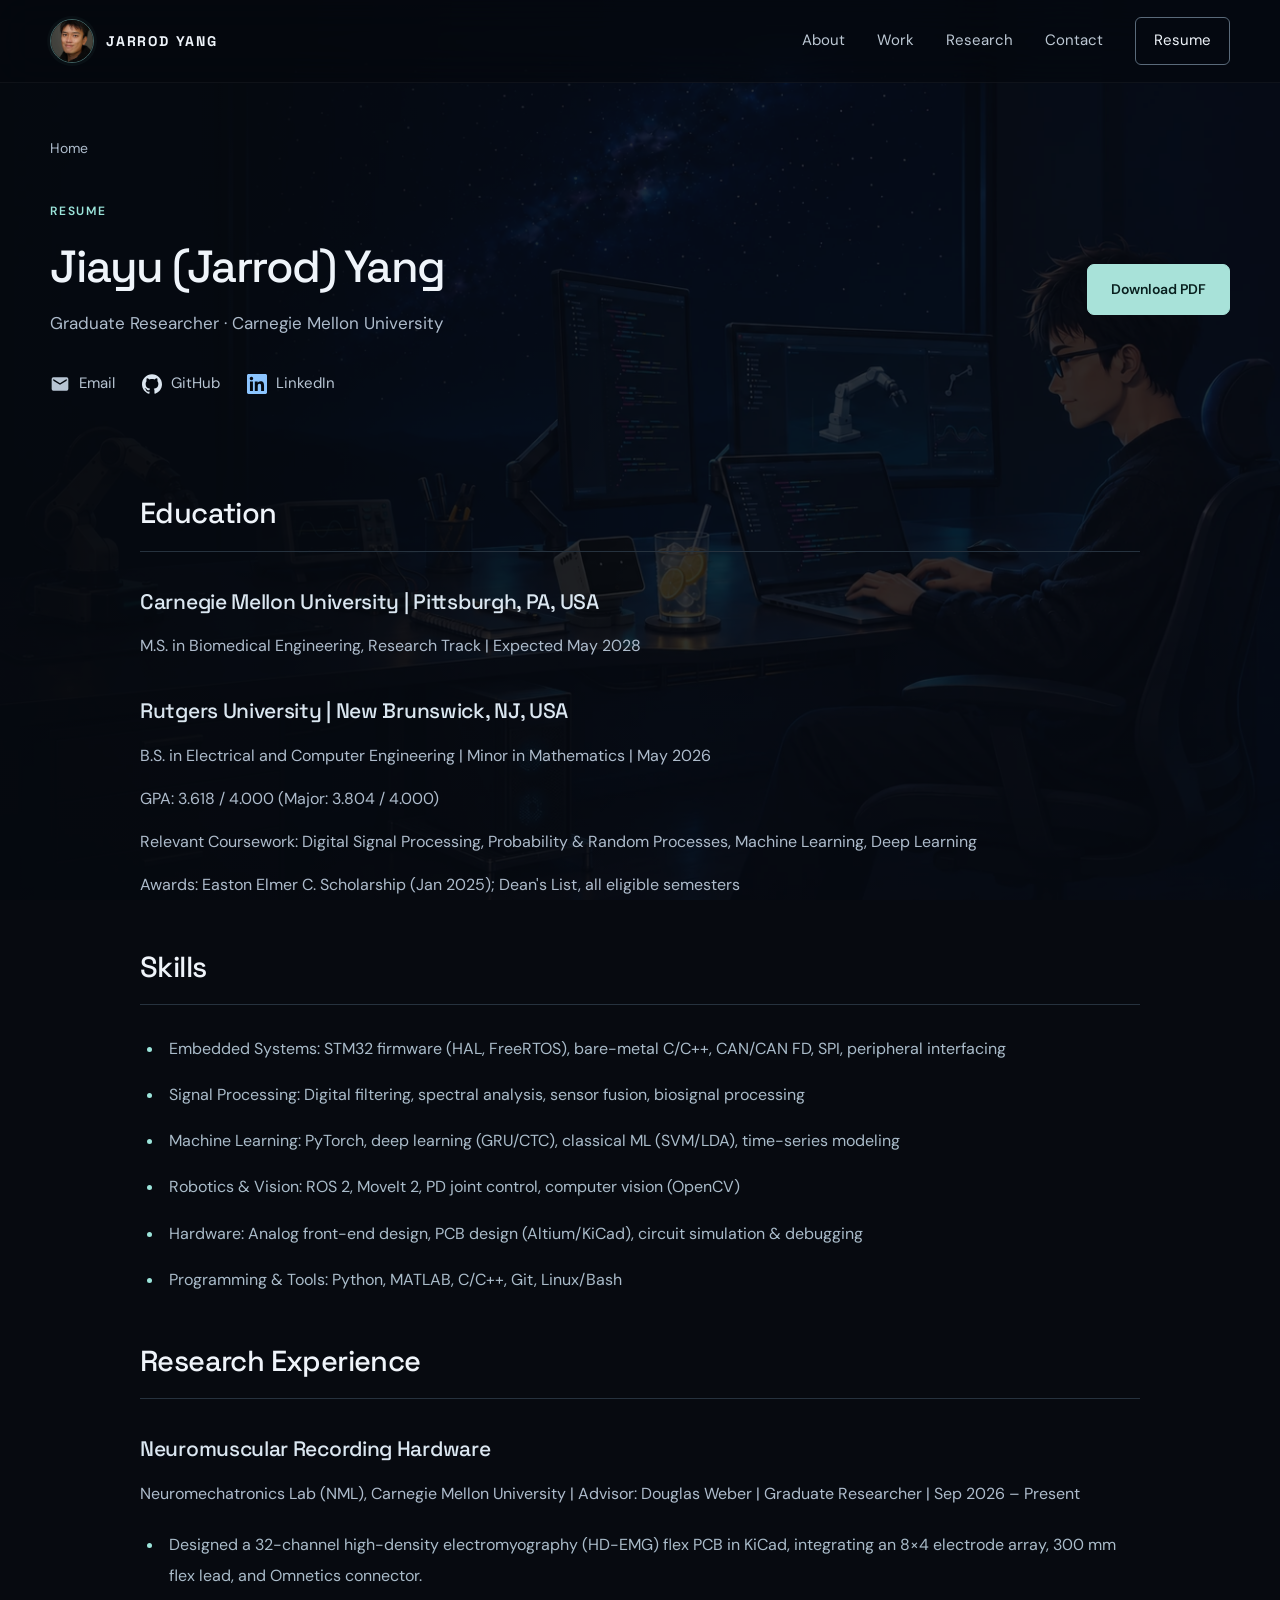
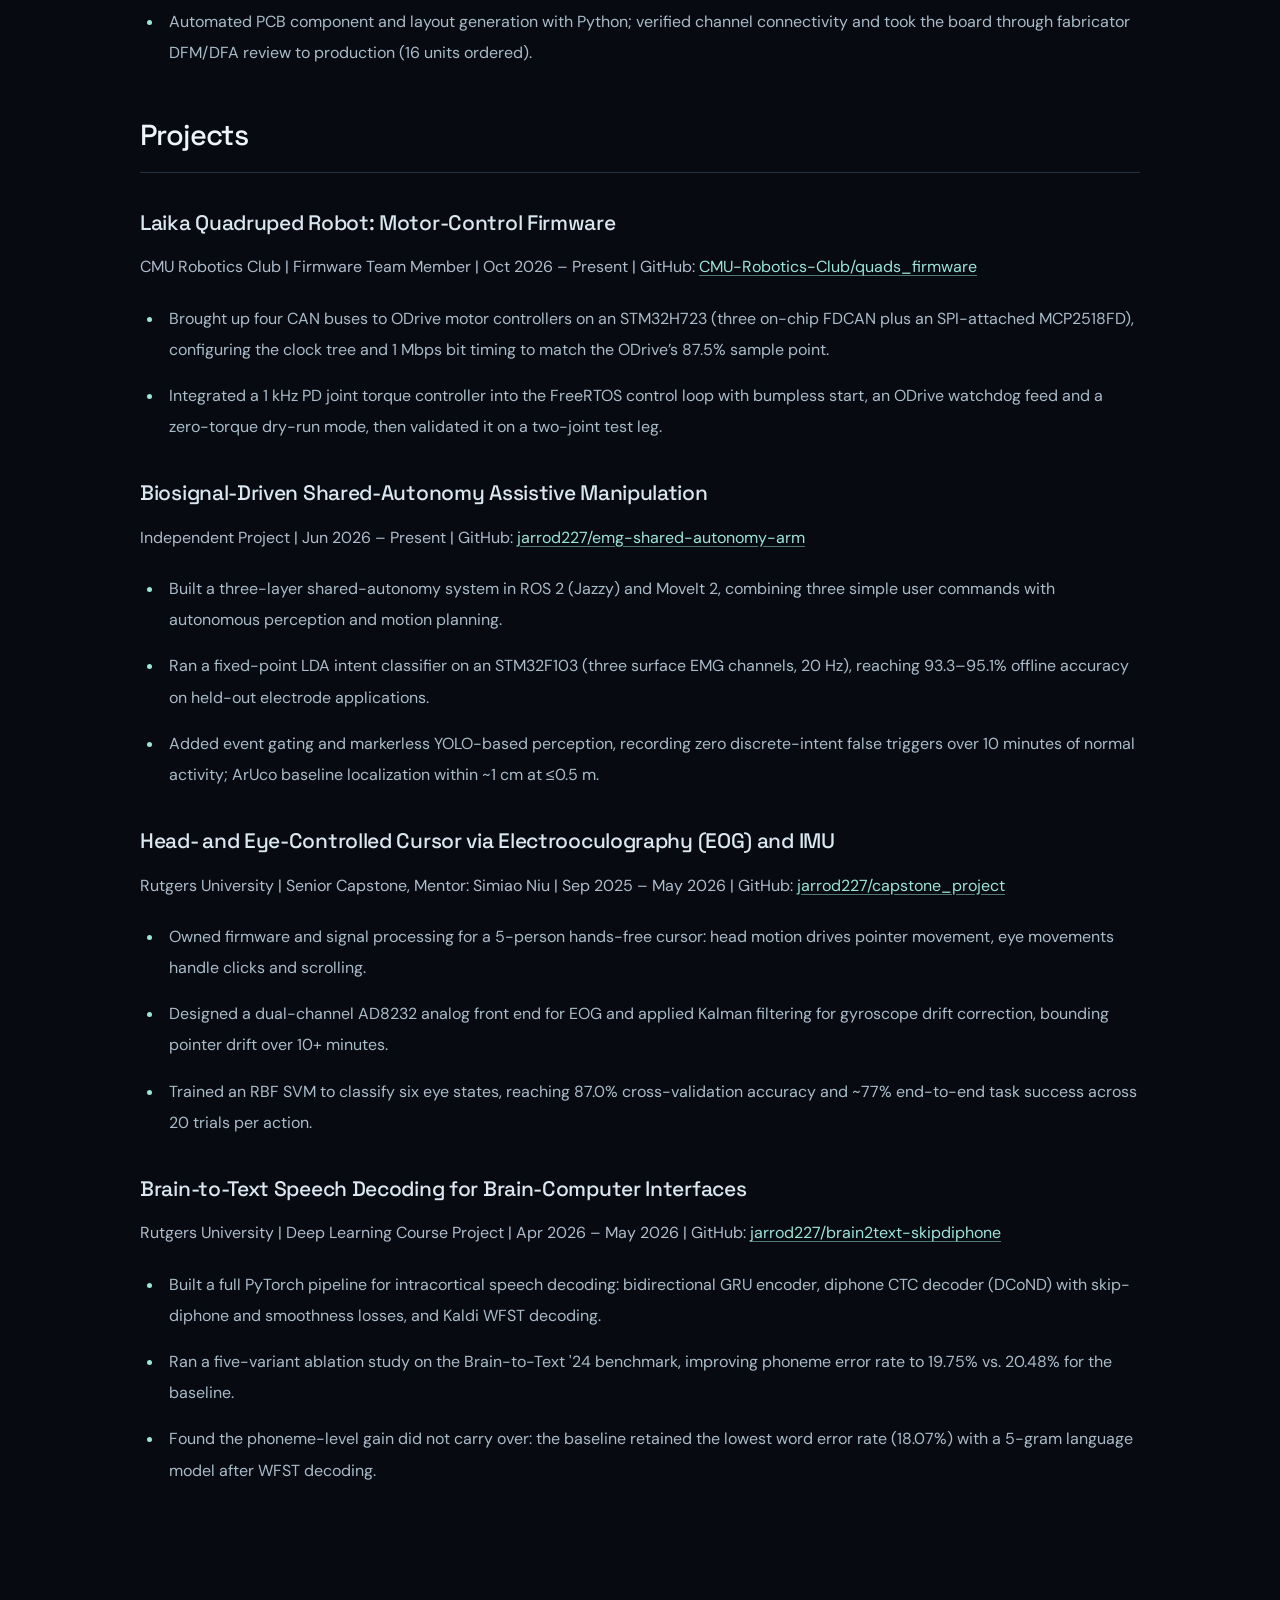
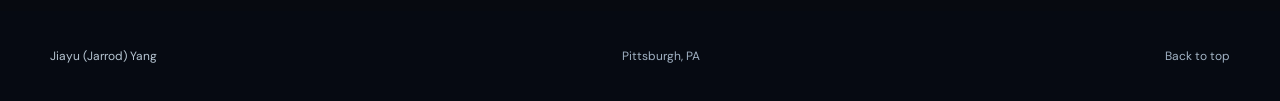
==== commit 566d509b: "Site review fixes: resume privacy, claim accuracy, metadata, assets - Public resume (PDF + resume-co" ====
--- a/resume.html
+++ b/resume.html
@@ -1 +1 @@
-<!doctype html><html lang="en"><head><meta charset="utf-8"><meta name="viewport" content="width=device-width, initial-scale=1"><meta name="theme-color" content="#090f1b"><title>Resume — Jiayu (Jarrod) Yang</title><meta name="description" content="Read or download Jiayu Yang’s resume: CMU research, embedded systems, robotics, and biosignal projects."><meta property="og:type" content="website"><meta property="og:title" content="Resume — Jiayu (Jarrod) Yang"><meta property="og:description" content="Read or download Jiayu Yang’s resume: CMU research, embedded systems, robotics, and biosignal projects."><meta property="og:image" content="https://jarrod227.github.io/assets/night-workbench-v4.webp"><meta property="og:url" content="https://jarrod227.github.io/resume.html"><link rel="canonical" href="https://jarrod227.github.io/resume.html"><link rel="icon" type="image/webp" href="/assets/coldlab.webp"><link rel="stylesheet" href="/style.css"><link rel="stylesheet" href="/night.css?v=20ebaea63279"><script defer src="/script.js?v=20ebaea63279"></script></head><body class="inner-page"><div class="night-backdrop" aria-hidden="true"><div class="night-stage"><canvas id="night-sky" class="night-sky"></canvas><canvas id="code-screen" class="code-screen" width="1280" height="880"></canvas><div class="scope-wiring-art"></div><canvas id="scope-screen" class="scope-screen" width="640" height="440"></canvas><canvas id="pc-fans" class="pc-fans" width="480" height="960"></canvas><div class="desk-pet-rest"></div><div class="desk-pet-head"><canvas id="desk-pet-screen" class="desk-pet-screen" width="600" height="400"></canvas></div><div class="typing-hands"></div></div><div class="night-veil"></div></div><a href="#main" class="skip-link">Skip to content</a><header class="site-header"><div class="container nav-wrap"><a href="/" class="brand" aria-label="Jarrod Yang home"><span class="brand-avatar"><img src="/assets/jarrod-yang.webp" alt="" width="44" height="44" decoding="async"></span><span>JARROD YANG</span></a><button class="menu-toggle" aria-label="Open navigation" aria-expanded="false" aria-controls="navigation"><span></span><span></span></button><nav id="navigation" aria-label="Main navigation"><a href="/#about">About</a><a href="/#work">Work</a><a href="/#research">Research</a><a href="/#contact">Contact</a><a href="/resume.html" class="nav-resume">Resume </a></nav></div></header><main id="main"><section class="container resume-hero" id="top"><a href="/" class="back-link">Home</a><p class="eyebrow">RESUME</p><div class="resume-title-row"><div><h1>Jiayu (Jarrod) Yang</h1><p>Graduate Researcher · Carnegie Mellon University</p></div><a class="button button-primary" href="/assets/jiayu-yang-resume.pdf?v=f2522600c237" download="Jiayu-Yang-Resume.pdf">Download PDF </a></div><div class="resume-contact"><a class="text-link social-link" href="mailto:jarrodyang227@gmail.com" target="_blank" rel="noopener noreferrer"><svg class="social-icon social-icon-email" viewBox="0 0 24 24" width="20" height="20" aria-hidden="true" focusable="false"><path d="M20 4H4a2 2 0 0 0-2 2v12a2 2 0 0 0 2 2h16a2 2 0 0 0 2-2V6a2 2 0 0 0-2-2Zm0 4-8 5-8-5V6l8 5 8-5v2Z"/></svg><span>Email</span></a><a class="text-link social-link" href="https://github.com/jarrod227" target="_blank" rel="noopener noreferrer"><svg class="social-icon social-icon-github" viewBox="0 0 24 24" width="20" height="20" aria-hidden="true" focusable="false"><path d="M12 .297c-6.63 0-12 5.373-12 12 0 5.303 3.438 9.8 8.205 11.385.6.113.82-.258.82-.577 0-.285-.01-1.04-.015-2.04-3.338.724-4.042-1.61-4.042-1.61C4.422 18.07 3.633 17.7 3.633 17.7c-1.087-.744.084-.729.084-.729 1.205.084 1.838 1.236 1.838 1.236 1.07 1.835 2.809 1.305 3.495.998.108-.776.417-1.305.76-1.605-2.665-.3-5.466-1.332-5.466-5.93 0-1.31.465-2.38 1.235-3.22-.135-.303-.54-1.523.105-3.176 0 0 1.005-.322 3.3 1.23.96-.267 1.98-.399 3-.405 1.02.006 2.04.138 3 .405 2.28-1.552 3.285-1.23 3.285-1.23.645 1.653.24 2.873.12 3.176.765.84 1.23 1.91 1.23 3.22 0 4.61-2.805 5.625-5.475 5.92.42.36.81 1.096.81 2.22 0 1.606-.015 2.896-.015 3.286 0 .315.21.69.825.57C20.565 22.092 24 17.592 24 12.297c0-6.627-5.373-12-12-12"/></svg><span>GitHub</span></a><a class="text-link social-link" href="https://www.linkedin.com/in/jiayuyang227/" target="_blank" rel="noopener noreferrer"><svg class="social-icon social-icon-linkedin" viewBox="0 0 24 24" width="20" height="20" aria-hidden="true" focusable="false"><path d="M20.447 20.452h-3.554v-5.569c0-1.328-.027-3.037-1.852-3.037-1.853 0-2.136 1.445-2.136 2.939v5.667H9.351V9h3.414v1.561h.046c.477-.9 1.637-1.85 3.37-1.85 3.601 0 4.267 2.37 4.267 5.455v6.286zM5.337 7.433c-1.144 0-2.063-.926-2.063-2.065 0-1.138.92-2.063 2.063-2.063 1.14 0 2.064.925 2.064 2.063 0 1.139-.925 2.065-2.064 2.065zm1.782 13.019H3.555V9h3.564v11.452zM22.225 0H1.771C.792 0 0 .774 0 1.729v20.542C0 23.227.792 24 1.771 24h20.451C23.2 24 24 23.227 24 22.271V1.729C24 .774 23.2 0 22.222 0h.003z"/></svg><span>LinkedIn</span></a></div></section><article class="container resume-document" aria-label="Resume content"><section><h2>Education</h2><h3>Carnegie Mellon University | Pittsburgh, PA, USA</h3><p>M.S. in Biomedical Engineering, Research Track | Expected May 2028</p><h3>Rutgers University | New Brunswick, NJ, USA</h3><p>B.S. in Electrical and Computer Engineering | Minor in Mathematics | May 2026</p><p>GPA: 3.618 / 4.000 (Major: 3.804 / 4.000)</p><p>Relevant Coursework: Digital Signal Processing, Probability &amp; Random Processes, Machine Learning, Deep Learning</p><p>Awards: Easton Elmer C. Scholarship (Jan 2025); Dean&#x27;s List, all eligible semesters</p></section><section><h2>Skills</h2><ul><li>Embedded Systems: STM32 firmware (HAL, FreeRTOS), bare-metal C/C++, CAN/CAN FD, SPI, peripheral interfacing</li><li>Signal Processing: Digital filtering, spectral analysis, sensor fusion, biosignal processing</li><li>Machine Learning: PyTorch, deep learning (GRU/CTC), classical ML (SVM/LDA), time-series modeling</li><li>Robotics &amp; Vision: ROS 2, MoveIt 2, PD joint control, computer vision (OpenCV)</li><li>Hardware: Analog front-end design, PCB design (Altium/KiCad), circuit simulation &amp; debugging</li><li>Programming &amp; Tools: Python, MATLAB, C/C++, Git, Linux/Bash</li></ul></section><section><h2>Research Experience</h2><h3>Neural Recording Hardware</h3><p>Neuromechatronics Lab (NML), Carnegie Mellon University | Advisor: Douglas Weber | Graduate Researcher | Sep 2026 – Present</p><ul><li>Designed a 32-channel high-density electromyography (HD-EMG) flex PCB in KiCad, integrating an 8×4 electrode array, 300 mm flex lead, and Omnetics connector.</li><li>Automated PCB component and layout generation with Python; verified channel connectivity and took the board through fabricator DFM/DFA review to production (16 units ordered).</li></ul></section><section><h2>Projects</h2><h3>Laika Quadruped Robot: Motor-Control Firmware</h3><p>CMU Robotics Club | Firmware Team Member | Oct 2026 – Present | GitHub: <a class="resume-inline-link" href="https://github.com/CMU-Robotics-Club/quads_firmware" target="_blank" rel="noopener noreferrer">CMU-Robotics-Club/quads_firmware</a></p><ul><li>Brought up four CAN buses to ODrive motor controllers on an STM32H723 (three on-chip FDCAN plus an SPI-attached MCP2518FD), configuring the clock tree and 1 Mbps bit timing to match the ODrive’s 87.5% sample point.</li><li>Integrated a 1 kHz PD joint torque controller into the FreeRTOS control loop with bumpless start, an ODrive watchdog feed and a zero-torque dry-run mode, then validated it on a two-joint test leg.</li></ul><h3>Biosignal-Driven Shared-Autonomy Assistive Manipulation</h3><p>Independent Project | Jun 2026 – Present | GitHub: <a class="resume-inline-link" href="https://github.com/jarrod227/emg-shared-autonomy-arm" target="_blank" rel="noopener noreferrer">jarrod227/emg-shared-autonomy-arm</a></p><ul><li>Built a three-layer shared-autonomy system in ROS 2 (Jazzy) and MoveIt 2, combining three simple user commands with autonomous perception and motion planning.</li><li>Ran a fixed-point LDA intent classifier on an STM32F103 (three surface EMG channels, 20 Hz), reaching 93.3–95.1% offline accuracy on held-out electrode applications.</li><li>Added event gating and markerless YOLO-based perception, achieving zero false triggers over 10 minutes of normal activity and object localization within ~1 cm.</li></ul><h3>Head- and Eye-Controlled Cursor via Electrooculography (EOG) and IMU</h3><p>Rutgers University | Senior Capstone, Mentor: Simiao Niu | Sep 2025 – May 2026 | GitHub: <a class="resume-inline-link" href="https://github.com/jarrod227/capstone_project" target="_blank" rel="noopener noreferrer">jarrod227/capstone_project</a></p><ul><li>Owned firmware and signal processing for a 5-person hands-free cursor: head motion drives pointer movement, eye movements handle clicks and scrolling.</li><li>Designed a dual-channel AD8232 analog front end for EOG and applied Kalman filtering for gyroscope drift correction, bounding pointer drift over 10+ minutes.</li><li>Trained an RBF SVM to classify six eye states, reaching 87.0% cross-validation accuracy and ~77% end-to-end task success across 20 trials per action.</li></ul><h3>Brain-to-Text Speech Decoding for Brain-Computer Interfaces</h3><p>Rutgers University | Deep Learning Course Project | Apr 2026 – May 2026 | GitHub: <a class="resume-inline-link" href="https://github.com/jarrod227/brain2text-skipdiphone" target="_blank" rel="noopener noreferrer">jarrod227/brain2text-skipdiphone</a></p><ul><li>Built a full PyTorch pipeline for intracortical speech decoding: bidirectional GRU encoder, diphone CTC decoder (DCoND) with skip-diphone and smoothness losses, and Kaldi WFST decoding.</li><li>Ran a five-variant ablation study on the Brain-to-Text &#x27;24 benchmark, improving phoneme error rate to 19.75% vs. 20.48% for the baseline.</li><li>Found the phoneme-level gain did not carry over: the baseline retained the lowest word error rate (18.07%) with a 5-gram language model; traced the gap to WFST decoding.</li></ul></section></article></main><footer><div class="container footer-inner"><a href="/" class="footer-name">Jiayu (Jarrod) Yang</a><span>Pittsburgh, PA</span><a href="#top">Back to top</a></div></footer><div class="toast" role="status" aria-live="polite"></div></body></html>+<!doctype html><html lang="en"><head><meta charset="utf-8"><meta name="viewport" content="width=device-width, initial-scale=1"><meta name="theme-color" content="#090f1b"><title>Resume — Jiayu (Jarrod) Yang</title><meta name="description" content="Read or download Jiayu Yang’s resume: CMU research, embedded systems, robotics, and biosignal projects."><meta property="og:type" content="website"><meta property="og:title" content="Resume — Jiayu (Jarrod) Yang"><meta property="og:description" content="Read or download Jiayu Yang’s resume: CMU research, embedded systems, robotics, and biosignal projects."><meta property="og:image" content="https://jarrod227.github.io/assets/og-image.jpg"><meta property="og:image:width" content="1200"><meta property="og:image:height" content="630"><meta name="twitter:card" content="summary_large_image"><meta property="og:url" content="https://jarrod227.github.io/resume.html"><link rel="canonical" href="https://jarrod227.github.io/resume.html"><link rel="icon" type="image/png" sizes="32x32" href="/assets/favicon-32.png"><link rel="apple-touch-icon" href="/assets/apple-touch-icon.png"><link rel="stylesheet" href="/style.css"><link rel="stylesheet" href="/night.css?v=20ebaea63279"><script defer src="/script.js?v=20ebaea63279"></script></head><body class="inner-page"><div class="night-backdrop" aria-hidden="true"><div class="night-stage"><canvas id="night-sky" class="night-sky"></canvas><canvas id="code-screen" class="code-screen" width="1280" height="880"></canvas><div class="scope-wiring-art"></div><canvas id="scope-screen" class="scope-screen" width="640" height="440"></canvas><canvas id="pc-fans" class="pc-fans" width="480" height="960"></canvas><div class="desk-pet-rest"></div><div class="desk-pet-head"><canvas id="desk-pet-screen" class="desk-pet-screen" width="600" height="400"></canvas></div><div class="typing-hands"></div></div><div class="night-veil"></div></div><a href="#main" class="skip-link">Skip to content</a><header class="site-header"><div class="container nav-wrap"><a href="/" class="brand" aria-label="Jarrod Yang home"><span class="brand-avatar"><img src="/assets/jarrod-yang.webp" alt="" width="44" height="44" decoding="async"></span><span>JARROD YANG</span></a><button class="menu-toggle" aria-label="Open navigation" aria-expanded="false" aria-controls="navigation"><span></span><span></span></button><nav id="navigation" aria-label="Main navigation"><a href="/#about">About</a><a href="/#work">Work</a><a href="/#research">Research</a><a href="/#contact">Contact</a><a href="/resume.html" class="nav-resume">Resume </a></nav></div></header><main id="main"><section class="container resume-hero" id="top"><a href="/" class="back-link">Home</a><p class="eyebrow">RESUME</p><div class="resume-title-row"><div><h1>Jiayu (Jarrod) Yang</h1><p>Graduate Researcher · Carnegie Mellon University</p></div><a class="button button-primary" href="/assets/jiayu-yang-resume.pdf?v=1784a5089f39" download="Jiayu-Yang-Resume.pdf">Download PDF </a></div><div class="resume-contact"><a class="text-link social-link" href="mailto:jarrodyang227@gmail.com"><svg class="social-icon social-icon-email" viewBox="0 0 24 24" width="20" height="20" aria-hidden="true" focusable="false"><path d="M20 4H4a2 2 0 0 0-2 2v12a2 2 0 0 0 2 2h16a2 2 0 0 0 2-2V6a2 2 0 0 0-2-2Zm0 4-8 5-8-5V6l8 5 8-5v2Z"/></svg><span>Email</span></a><a class="text-link social-link" href="https://github.com/jarrod227" target="_blank" rel="noopener noreferrer"><svg class="social-icon social-icon-github" viewBox="0 0 24 24" width="20" height="20" aria-hidden="true" focusable="false"><path d="M12 .297c-6.63 0-12 5.373-12 12 0 5.303 3.438 9.8 8.205 11.385.6.113.82-.258.82-.577 0-.285-.01-1.04-.015-2.04-3.338.724-4.042-1.61-4.042-1.61C4.422 18.07 3.633 17.7 3.633 17.7c-1.087-.744.084-.729.084-.729 1.205.084 1.838 1.236 1.838 1.236 1.07 1.835 2.809 1.305 3.495.998.108-.776.417-1.305.76-1.605-2.665-.3-5.466-1.332-5.466-5.93 0-1.31.465-2.38 1.235-3.22-.135-.303-.54-1.523.105-3.176 0 0 1.005-.322 3.3 1.23.96-.267 1.98-.399 3-.405 1.02.006 2.04.138 3 .405 2.28-1.552 3.285-1.23 3.285-1.23.645 1.653.24 2.873.12 3.176.765.84 1.23 1.91 1.23 3.22 0 4.61-2.805 5.625-5.475 5.92.42.36.81 1.096.81 2.22 0 1.606-.015 2.896-.015 3.286 0 .315.21.69.825.57C20.565 22.092 24 17.592 24 12.297c0-6.627-5.373-12-12-12"/></svg><span>GitHub</span></a><a class="text-link social-link" href="https://www.linkedin.com/in/jiayuyang227/" target="_blank" rel="noopener noreferrer"><svg class="social-icon social-icon-linkedin" viewBox="0 0 24 24" width="20" height="20" aria-hidden="true" focusable="false"><path d="M20.447 20.452h-3.554v-5.569c0-1.328-.027-3.037-1.852-3.037-1.853 0-2.136 1.445-2.136 2.939v5.667H9.351V9h3.414v1.561h.046c.477-.9 1.637-1.85 3.37-1.85 3.601 0 4.267 2.37 4.267 5.455v6.286zM5.337 7.433c-1.144 0-2.063-.926-2.063-2.065 0-1.138.92-2.063 2.063-2.063 1.14 0 2.064.925 2.064 2.063 0 1.139-.925 2.065-2.064 2.065zm1.782 13.019H3.555V9h3.564v11.452zM22.225 0H1.771C.792 0 0 .774 0 1.729v20.542C0 23.227.792 24 1.771 24h20.451C23.2 24 24 23.227 24 22.271V1.729C24 .774 23.2 0 22.222 0h.003z"/></svg><span>LinkedIn</span></a></div></section><article class="container resume-document" aria-label="Resume content"><section><h2>Education</h2><h3>Carnegie Mellon University | Pittsburgh, PA, USA</h3><p>M.S. in Biomedical Engineering, Research Track | Expected May 2028</p><h3>Rutgers University | New Brunswick, NJ, USA</h3><p>B.S. in Electrical and Computer Engineering | Minor in Mathematics | May 2026</p><p>GPA: 3.618 / 4.000 (Major: 3.804 / 4.000)</p><p>Relevant Coursework: Digital Signal Processing, Probability &amp; Random Processes, Machine Learning, Deep Learning</p><p>Awards: Easton Elmer C. Scholarship (Jan 2025); Dean&#x27;s List, all eligible semesters</p></section><section><h2>Skills</h2><ul><li>Embedded Systems: STM32 firmware (HAL, FreeRTOS), bare-metal C/C++, CAN/CAN FD, SPI, peripheral interfacing</li><li>Signal Processing: Digital filtering, spectral analysis, sensor fusion, biosignal processing</li><li>Machine Learning: PyTorch, deep learning (GRU/CTC), classical ML (SVM/LDA), time-series modeling</li><li>Robotics &amp; Vision: ROS 2, MoveIt 2, PD joint control, computer vision (OpenCV)</li><li>Hardware: Analog front-end design, PCB design (Altium/KiCad), circuit simulation &amp; debugging</li><li>Programming &amp; Tools: Python, MATLAB, C/C++, Git, Linux/Bash</li></ul></section><section><h2>Research Experience</h2><h3>Neuromuscular Recording Hardware</h3><p>Neuromechatronics Lab (NML), Carnegie Mellon University | Advisor: Douglas Weber | Graduate Researcher | Sep 2026 – Present</p><ul><li>Designed a 32-channel high-density electromyography (HD-EMG) flex PCB in KiCad, integrating an 8×4 electrode array, 300 mm flex lead, and Omnetics connector.</li><li>Automated PCB component and layout generation with Python; verified channel connectivity and took the board through fabricator DFM/DFA review to production (16 units ordered).</li></ul></section><section><h2>Projects</h2><h3>Laika Quadruped Robot: Motor-Control Firmware</h3><p>CMU Robotics Club | Firmware Team Member | Oct 2026 – Present | GitHub: <a class="resume-inline-link" href="https://github.com/CMU-Robotics-Club/quads_firmware" target="_blank" rel="noopener noreferrer">CMU-Robotics-Club/quads_firmware</a></p><ul><li>Brought up four CAN buses to ODrive motor controllers on an STM32H723 (three on-chip FDCAN plus an SPI-attached MCP2518FD), configuring the clock tree and 1 Mbps bit timing to match the ODrive’s 87.5% sample point.</li><li>Integrated a 1 kHz PD joint torque controller into the FreeRTOS control loop with bumpless start, an ODrive watchdog feed and a zero-torque dry-run mode, then validated it on a two-joint test leg.</li></ul><h3>Biosignal-Driven Shared-Autonomy Assistive Manipulation</h3><p>Independent Project | Jun 2026 – Present | GitHub: <a class="resume-inline-link" href="https://github.com/jarrod227/emg-shared-autonomy-arm" target="_blank" rel="noopener noreferrer">jarrod227/emg-shared-autonomy-arm</a></p><ul><li>Built a three-layer shared-autonomy system in ROS 2 (Jazzy) and MoveIt 2, combining three simple user commands with autonomous perception and motion planning.</li><li>Ran a fixed-point LDA intent classifier on an STM32F103 (three surface EMG channels, 20 Hz), reaching 93.3–95.1% offline accuracy on held-out electrode applications.</li><li>Added event gating and markerless YOLO-based perception, recording zero discrete-intent false triggers over 10 minutes of normal activity; ArUco baseline localization within ~1 cm at ≤0.5 m.</li></ul><h3>Head- and Eye-Controlled Cursor via Electrooculography (EOG) and IMU</h3><p>Rutgers University | Senior Capstone, Mentor: Simiao Niu | Sep 2025 – May 2026 | GitHub: <a class="resume-inline-link" href="https://github.com/jarrod227/capstone_project" target="_blank" rel="noopener noreferrer">jarrod227/capstone_project</a></p><ul><li>Owned firmware and signal processing for a 5-person hands-free cursor: head motion drives pointer movement, eye movements handle clicks and scrolling.</li><li>Designed a dual-channel AD8232 analog front end for EOG and applied Kalman filtering for gyroscope drift correction, bounding pointer drift over 10+ minutes.</li><li>Trained an RBF SVM to classify six eye states, reaching 87.0% cross-validation accuracy and ~77% end-to-end task success across 20 trials per action.</li></ul><h3>Brain-to-Text Speech Decoding for Brain-Computer Interfaces</h3><p>Rutgers University | Deep Learning Course Project | Apr 2026 – May 2026 | GitHub: <a class="resume-inline-link" href="https://github.com/jarrod227/brain2text-skipdiphone" target="_blank" rel="noopener noreferrer">jarrod227/brain2text-skipdiphone</a></p><ul><li>Built a full PyTorch pipeline for intracortical speech decoding: bidirectional GRU encoder, diphone CTC decoder (DCoND) with skip-diphone and smoothness losses, and Kaldi WFST decoding.</li><li>Ran a five-variant ablation study on the Brain-to-Text &#x27;24 benchmark, improving phoneme error rate to 19.75% vs. 20.48% for the baseline.</li><li>Found the phoneme-level gain did not carry over: the baseline retained the lowest word error rate (18.07%) with a 5-gram language model after WFST decoding.</li></ul></section></article></main><footer><div class="container footer-inner"><a href="/" class="footer-name">Jiayu (Jarrod) Yang</a><span>Pittsburgh, PA</span><a href="#top">Back to top</a></div></footer><div class="toast" role="status" aria-live="polite"></div></body></html>
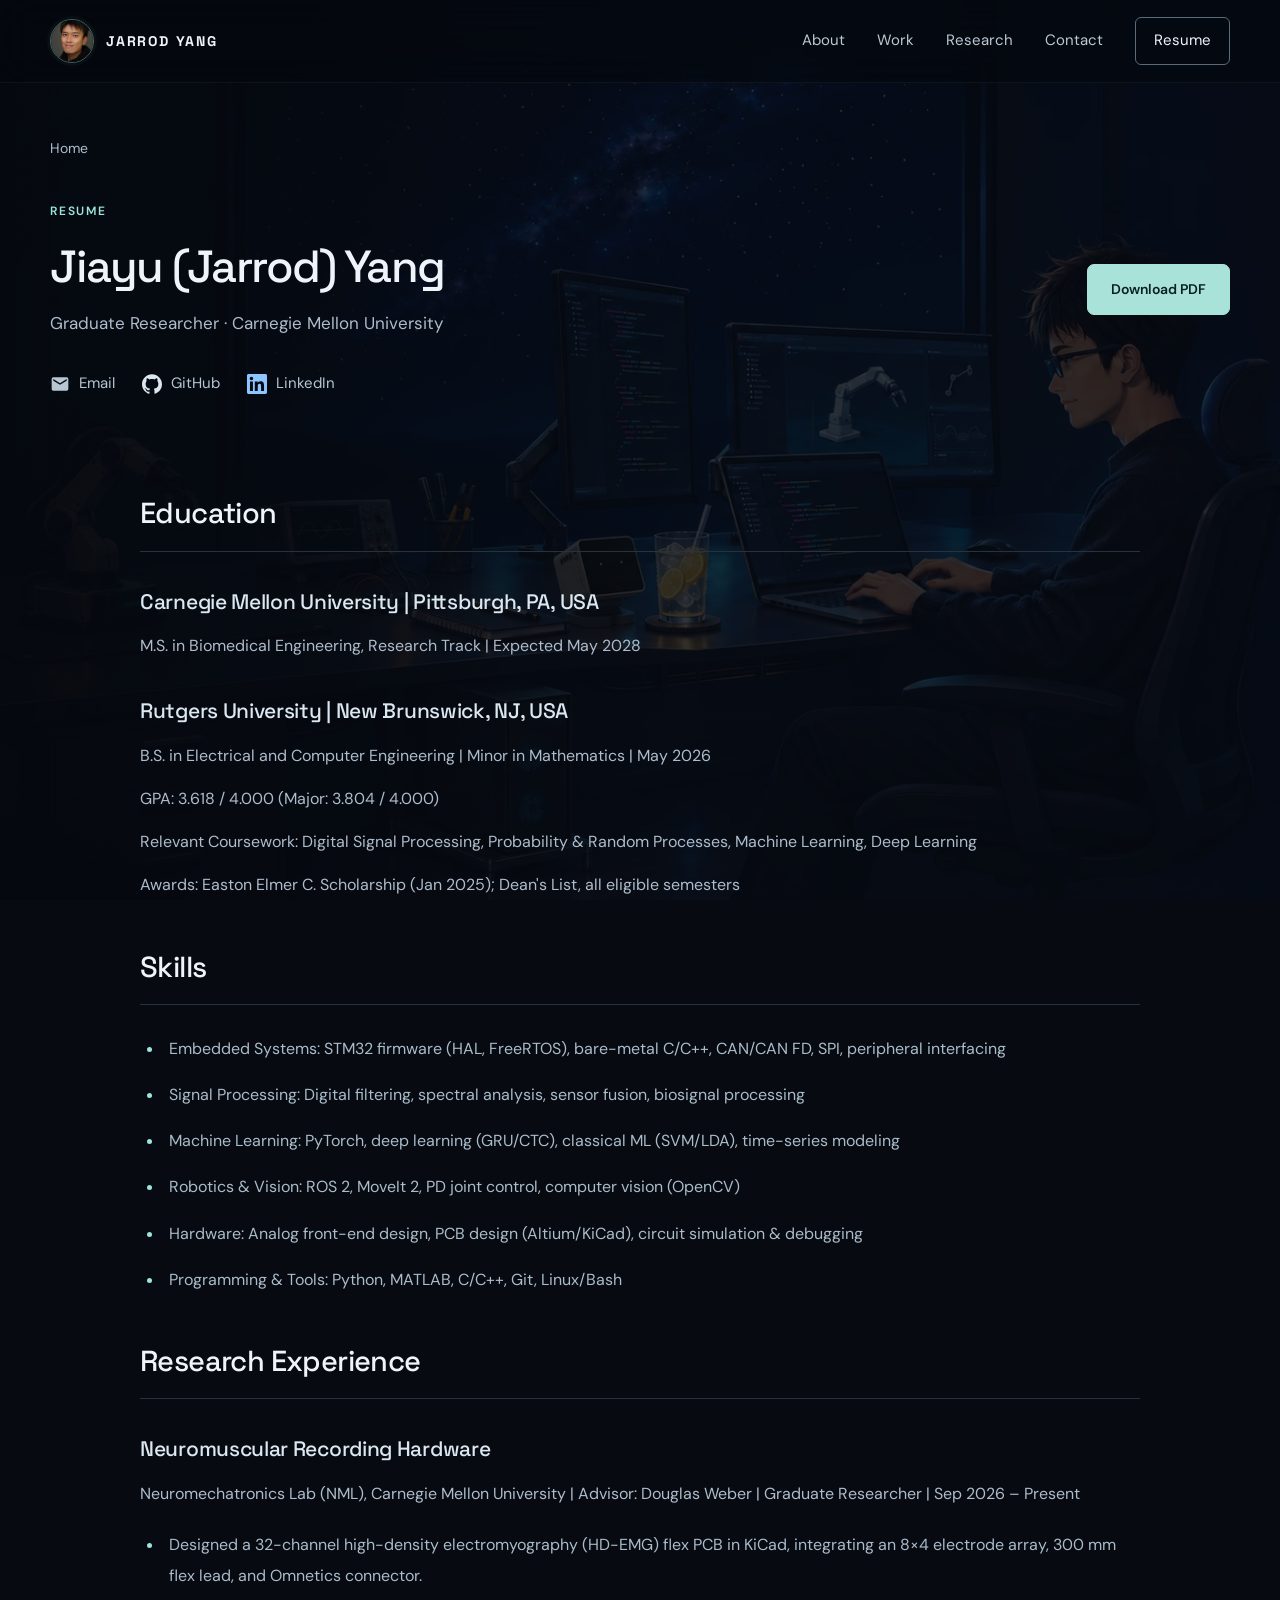
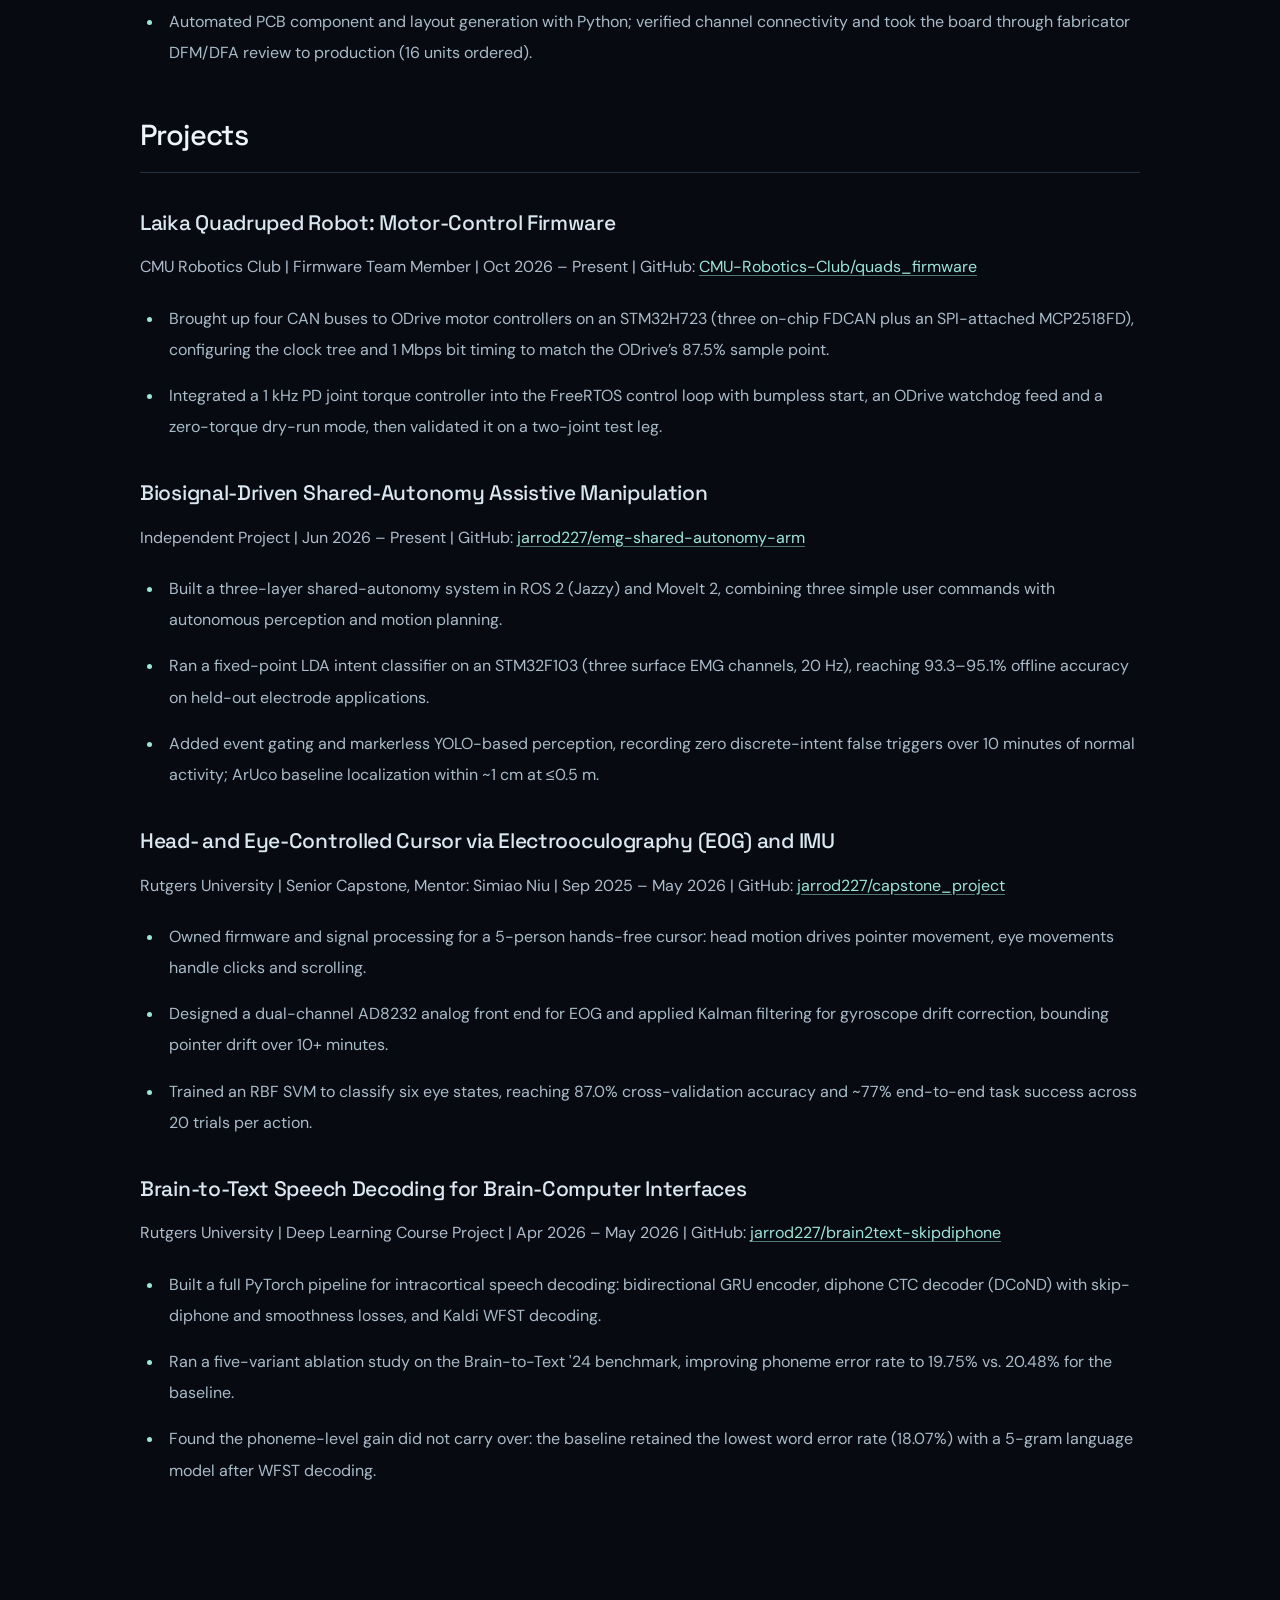
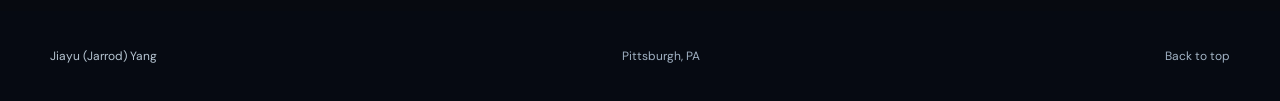
==== commit d0b3290f: "Resume PDF: re-export from updated docx Co-Authored-By: Claude Opus 5.5 <noreply@anthropic.com> Clau" ====
--- a/resume.html
+++ b/resume.html
@@ -1 +1 @@
-<!doctype html><html lang="en"><head><meta charset="utf-8"><meta name="viewport" content="width=device-width, initial-scale=1"><meta name="theme-color" content="#090f1b"><title>Resume — Jiayu (Jarrod) Yang</title><meta name="description" content="Read or download Jiayu Yang’s resume: CMU research, embedded systems, robotics, and biosignal projects."><meta property="og:type" content="website"><meta property="og:title" content="Resume — Jiayu (Jarrod) Yang"><meta property="og:description" content="Read or download Jiayu Yang’s resume: CMU research, embedded systems, robotics, and biosignal projects."><meta property="og:image" content="https://jarrod227.github.io/assets/og-image.jpg"><meta property="og:image:width" content="1200"><meta property="og:image:height" content="630"><meta name="twitter:card" content="summary_large_image"><meta property="og:url" content="https://jarrod227.github.io/resume.html"><link rel="canonical" href="https://jarrod227.github.io/resume.html"><link rel="icon" type="image/png" sizes="32x32" href="/assets/favicon-32.png"><link rel="apple-touch-icon" href="/assets/apple-touch-icon.png"><link rel="stylesheet" href="/style.css"><link rel="stylesheet" href="/night.css?v=20ebaea63279"><script defer src="/script.js?v=20ebaea63279"></script></head><body class="inner-page"><div class="night-backdrop" aria-hidden="true"><div class="night-stage"><canvas id="night-sky" class="night-sky"></canvas><canvas id="code-screen" class="code-screen" width="1280" height="880"></canvas><div class="scope-wiring-art"></div><canvas id="scope-screen" class="scope-screen" width="640" height="440"></canvas><canvas id="pc-fans" class="pc-fans" width="480" height="960"></canvas><div class="desk-pet-rest"></div><div class="desk-pet-head"><canvas id="desk-pet-screen" class="desk-pet-screen" width="600" height="400"></canvas></div><div class="typing-hands"></div></div><div class="night-veil"></div></div><a href="#main" class="skip-link">Skip to content</a><header class="site-header"><div class="container nav-wrap"><a href="/" class="brand" aria-label="Jarrod Yang home"><span class="brand-avatar"><img src="/assets/jarrod-yang.webp" alt="" width="44" height="44" decoding="async"></span><span>JARROD YANG</span></a><button class="menu-toggle" aria-label="Open navigation" aria-expanded="false" aria-controls="navigation"><span></span><span></span></button><nav id="navigation" aria-label="Main navigation"><a href="/#about">About</a><a href="/#work">Work</a><a href="/#research">Research</a><a href="/#contact">Contact</a><a href="/resume.html" class="nav-resume">Resume </a></nav></div></header><main id="main"><section class="container resume-hero" id="top"><a href="/" class="back-link">Home</a><p class="eyebrow">RESUME</p><div class="resume-title-row"><div><h1>Jiayu (Jarrod) Yang</h1><p>Graduate Researcher · Carnegie Mellon University</p></div><a class="button button-primary" href="/assets/jiayu-yang-resume.pdf?v=1784a5089f39" download="Jiayu-Yang-Resume.pdf">Download PDF </a></div><div class="resume-contact"><a class="text-link social-link" href="mailto:jarrodyang227@gmail.com"><svg class="social-icon social-icon-email" viewBox="0 0 24 24" width="20" height="20" aria-hidden="true" focusable="false"><path d="M20 4H4a2 2 0 0 0-2 2v12a2 2 0 0 0 2 2h16a2 2 0 0 0 2-2V6a2 2 0 0 0-2-2Zm0 4-8 5-8-5V6l8 5 8-5v2Z"/></svg><span>Email</span></a><a class="text-link social-link" href="https://github.com/jarrod227" target="_blank" rel="noopener noreferrer"><svg class="social-icon social-icon-github" viewBox="0 0 24 24" width="20" height="20" aria-hidden="true" focusable="false"><path d="M12 .297c-6.63 0-12 5.373-12 12 0 5.303 3.438 9.8 8.205 11.385.6.113.82-.258.82-.577 0-.285-.01-1.04-.015-2.04-3.338.724-4.042-1.61-4.042-1.61C4.422 18.07 3.633 17.7 3.633 17.7c-1.087-.744.084-.729.084-.729 1.205.084 1.838 1.236 1.838 1.236 1.07 1.835 2.809 1.305 3.495.998.108-.776.417-1.305.76-1.605-2.665-.3-5.466-1.332-5.466-5.93 0-1.31.465-2.38 1.235-3.22-.135-.303-.54-1.523.105-3.176 0 0 1.005-.322 3.3 1.23.96-.267 1.98-.399 3-.405 1.02.006 2.04.138 3 .405 2.28-1.552 3.285-1.23 3.285-1.23.645 1.653.24 2.873.12 3.176.765.84 1.23 1.91 1.23 3.22 0 4.61-2.805 5.625-5.475 5.92.42.36.81 1.096.81 2.22 0 1.606-.015 2.896-.015 3.286 0 .315.21.69.825.57C20.565 22.092 24 17.592 24 12.297c0-6.627-5.373-12-12-12"/></svg><span>GitHub</span></a><a class="text-link social-link" href="https://www.linkedin.com/in/jiayuyang227/" target="_blank" rel="noopener noreferrer"><svg class="social-icon social-icon-linkedin" viewBox="0 0 24 24" width="20" height="20" aria-hidden="true" focusable="false"><path d="M20.447 20.452h-3.554v-5.569c0-1.328-.027-3.037-1.852-3.037-1.853 0-2.136 1.445-2.136 2.939v5.667H9.351V9h3.414v1.561h.046c.477-.9 1.637-1.85 3.37-1.85 3.601 0 4.267 2.37 4.267 5.455v6.286zM5.337 7.433c-1.144 0-2.063-.926-2.063-2.065 0-1.138.92-2.063 2.063-2.063 1.14 0 2.064.925 2.064 2.063 0 1.139-.925 2.065-2.064 2.065zm1.782 13.019H3.555V9h3.564v11.452zM22.225 0H1.771C.792 0 0 .774 0 1.729v20.542C0 23.227.792 24 1.771 24h20.451C23.2 24 24 23.227 24 22.271V1.729C24 .774 23.2 0 22.222 0h.003z"/></svg><span>LinkedIn</span></a></div></section><article class="container resume-document" aria-label="Resume content"><section><h2>Education</h2><h3>Carnegie Mellon University | Pittsburgh, PA, USA</h3><p>M.S. in Biomedical Engineering, Research Track | Expected May 2028</p><h3>Rutgers University | New Brunswick, NJ, USA</h3><p>B.S. in Electrical and Computer Engineering | Minor in Mathematics | May 2026</p><p>GPA: 3.618 / 4.000 (Major: 3.804 / 4.000)</p><p>Relevant Coursework: Digital Signal Processing, Probability &amp; Random Processes, Machine Learning, Deep Learning</p><p>Awards: Easton Elmer C. Scholarship (Jan 2025); Dean&#x27;s List, all eligible semesters</p></section><section><h2>Skills</h2><ul><li>Embedded Systems: STM32 firmware (HAL, FreeRTOS), bare-metal C/C++, CAN/CAN FD, SPI, peripheral interfacing</li><li>Signal Processing: Digital filtering, spectral analysis, sensor fusion, biosignal processing</li><li>Machine Learning: PyTorch, deep learning (GRU/CTC), classical ML (SVM/LDA), time-series modeling</li><li>Robotics &amp; Vision: ROS 2, MoveIt 2, PD joint control, computer vision (OpenCV)</li><li>Hardware: Analog front-end design, PCB design (Altium/KiCad), circuit simulation &amp; debugging</li><li>Programming &amp; Tools: Python, MATLAB, C/C++, Git, Linux/Bash</li></ul></section><section><h2>Research Experience</h2><h3>Neuromuscular Recording Hardware</h3><p>Neuromechatronics Lab (NML), Carnegie Mellon University | Advisor: Douglas Weber | Graduate Researcher | Sep 2026 – Present</p><ul><li>Designed a 32-channel high-density electromyography (HD-EMG) flex PCB in KiCad, integrating an 8×4 electrode array, 300 mm flex lead, and Omnetics connector.</li><li>Automated PCB component and layout generation with Python; verified channel connectivity and took the board through fabricator DFM/DFA review to production (16 units ordered).</li></ul></section><section><h2>Projects</h2><h3>Laika Quadruped Robot: Motor-Control Firmware</h3><p>CMU Robotics Club | Firmware Team Member | Oct 2026 – Present | GitHub: <a class="resume-inline-link" href="https://github.com/CMU-Robotics-Club/quads_firmware" target="_blank" rel="noopener noreferrer">CMU-Robotics-Club/quads_firmware</a></p><ul><li>Brought up four CAN buses to ODrive motor controllers on an STM32H723 (three on-chip FDCAN plus an SPI-attached MCP2518FD), configuring the clock tree and 1 Mbps bit timing to match the ODrive’s 87.5% sample point.</li><li>Integrated a 1 kHz PD joint torque controller into the FreeRTOS control loop with bumpless start, an ODrive watchdog feed and a zero-torque dry-run mode, then validated it on a two-joint test leg.</li></ul><h3>Biosignal-Driven Shared-Autonomy Assistive Manipulation</h3><p>Independent Project | Jun 2026 – Present | GitHub: <a class="resume-inline-link" href="https://github.com/jarrod227/emg-shared-autonomy-arm" target="_blank" rel="noopener noreferrer">jarrod227/emg-shared-autonomy-arm</a></p><ul><li>Built a three-layer shared-autonomy system in ROS 2 (Jazzy) and MoveIt 2, combining three simple user commands with autonomous perception and motion planning.</li><li>Ran a fixed-point LDA intent classifier on an STM32F103 (three surface EMG channels, 20 Hz), reaching 93.3–95.1% offline accuracy on held-out electrode applications.</li><li>Added event gating and markerless YOLO-based perception, recording zero discrete-intent false triggers over 10 minutes of normal activity; ArUco baseline localization within ~1 cm at ≤0.5 m.</li></ul><h3>Head- and Eye-Controlled Cursor via Electrooculography (EOG) and IMU</h3><p>Rutgers University | Senior Capstone, Mentor: Simiao Niu | Sep 2025 – May 2026 | GitHub: <a class="resume-inline-link" href="https://github.com/jarrod227/capstone_project" target="_blank" rel="noopener noreferrer">jarrod227/capstone_project</a></p><ul><li>Owned firmware and signal processing for a 5-person hands-free cursor: head motion drives pointer movement, eye movements handle clicks and scrolling.</li><li>Designed a dual-channel AD8232 analog front end for EOG and applied Kalman filtering for gyroscope drift correction, bounding pointer drift over 10+ minutes.</li><li>Trained an RBF SVM to classify six eye states, reaching 87.0% cross-validation accuracy and ~77% end-to-end task success across 20 trials per action.</li></ul><h3>Brain-to-Text Speech Decoding for Brain-Computer Interfaces</h3><p>Rutgers University | Deep Learning Course Project | Apr 2026 – May 2026 | GitHub: <a class="resume-inline-link" href="https://github.com/jarrod227/brain2text-skipdiphone" target="_blank" rel="noopener noreferrer">jarrod227/brain2text-skipdiphone</a></p><ul><li>Built a full PyTorch pipeline for intracortical speech decoding: bidirectional GRU encoder, diphone CTC decoder (DCoND) with skip-diphone and smoothness losses, and Kaldi WFST decoding.</li><li>Ran a five-variant ablation study on the Brain-to-Text &#x27;24 benchmark, improving phoneme error rate to 19.75% vs. 20.48% for the baseline.</li><li>Found the phoneme-level gain did not carry over: the baseline retained the lowest word error rate (18.07%) with a 5-gram language model after WFST decoding.</li></ul></section></article></main><footer><div class="container footer-inner"><a href="/" class="footer-name">Jiayu (Jarrod) Yang</a><span>Pittsburgh, PA</span><a href="#top">Back to top</a></div></footer><div class="toast" role="status" aria-live="polite"></div></body></html>+<!doctype html><html lang="en"><head><meta charset="utf-8"><meta name="viewport" content="width=device-width, initial-scale=1"><meta name="theme-color" content="#090f1b"><title>Resume — Jiayu (Jarrod) Yang</title><meta name="description" content="Read or download Jiayu Yang’s resume: CMU research, embedded systems, robotics, and biosignal projects."><meta property="og:type" content="website"><meta property="og:title" content="Resume — Jiayu (Jarrod) Yang"><meta property="og:description" content="Read or download Jiayu Yang’s resume: CMU research, embedded systems, robotics, and biosignal projects."><meta property="og:image" content="https://jarrod227.github.io/assets/og-image.jpg"><meta property="og:image:width" content="1200"><meta property="og:image:height" content="630"><meta name="twitter:card" content="summary_large_image"><meta property="og:url" content="https://jarrod227.github.io/resume.html"><link rel="canonical" href="https://jarrod227.github.io/resume.html"><link rel="icon" type="image/png" sizes="32x32" href="/assets/favicon-32.png"><link rel="apple-touch-icon" href="/assets/apple-touch-icon.png"><link rel="stylesheet" href="/style.css"><link rel="stylesheet" href="/night.css?v=20ebaea63279"><script defer src="/script.js?v=20ebaea63279"></script></head><body class="inner-page"><div class="night-backdrop" aria-hidden="true"><div class="night-stage"><canvas id="night-sky" class="night-sky"></canvas><canvas id="code-screen" class="code-screen" width="1280" height="880"></canvas><div class="scope-wiring-art"></div><canvas id="scope-screen" class="scope-screen" width="640" height="440"></canvas><canvas id="pc-fans" class="pc-fans" width="480" height="960"></canvas><div class="desk-pet-rest"></div><div class="desk-pet-head"><canvas id="desk-pet-screen" class="desk-pet-screen" width="600" height="400"></canvas></div><div class="typing-hands"></div></div><div class="night-veil"></div></div><a href="#main" class="skip-link">Skip to content</a><header class="site-header"><div class="container nav-wrap"><a href="/" class="brand" aria-label="Jarrod Yang home"><span class="brand-avatar"><img src="/assets/jarrod-yang.webp" alt="" width="44" height="44" decoding="async"></span><span>JARROD YANG</span></a><button class="menu-toggle" aria-label="Open navigation" aria-expanded="false" aria-controls="navigation"><span></span><span></span></button><nav id="navigation" aria-label="Main navigation"><a href="/#about">About</a><a href="/#work">Work</a><a href="/#research">Research</a><a href="/#contact">Contact</a><a href="/resume.html" class="nav-resume">Resume </a></nav></div></header><main id="main"><section class="container resume-hero" id="top"><a href="/" class="back-link">Home</a><p class="eyebrow">RESUME</p><div class="resume-title-row"><div><h1>Jiayu (Jarrod) Yang</h1><p>Graduate Researcher · Carnegie Mellon University</p></div><a class="button button-primary" href="/assets/jiayu-yang-resume.pdf?v=c9593a95ec7e" download="Jiayu-Yang-Resume.pdf">Download PDF </a></div><div class="resume-contact"><a class="text-link social-link" href="mailto:jarrodyang227@gmail.com"><svg class="social-icon social-icon-email" viewBox="0 0 24 24" width="20" height="20" aria-hidden="true" focusable="false"><path d="M20 4H4a2 2 0 0 0-2 2v12a2 2 0 0 0 2 2h16a2 2 0 0 0 2-2V6a2 2 0 0 0-2-2Zm0 4-8 5-8-5V6l8 5 8-5v2Z"/></svg><span>Email</span></a><a class="text-link social-link" href="https://github.com/jarrod227" target="_blank" rel="noopener noreferrer"><svg class="social-icon social-icon-github" viewBox="0 0 24 24" width="20" height="20" aria-hidden="true" focusable="false"><path d="M12 .297c-6.63 0-12 5.373-12 12 0 5.303 3.438 9.8 8.205 11.385.6.113.82-.258.82-.577 0-.285-.01-1.04-.015-2.04-3.338.724-4.042-1.61-4.042-1.61C4.422 18.07 3.633 17.7 3.633 17.7c-1.087-.744.084-.729.084-.729 1.205.084 1.838 1.236 1.838 1.236 1.07 1.835 2.809 1.305 3.495.998.108-.776.417-1.305.76-1.605-2.665-.3-5.466-1.332-5.466-5.93 0-1.31.465-2.38 1.235-3.22-.135-.303-.54-1.523.105-3.176 0 0 1.005-.322 3.3 1.23.96-.267 1.98-.399 3-.405 1.02.006 2.04.138 3 .405 2.28-1.552 3.285-1.23 3.285-1.23.645 1.653.24 2.873.12 3.176.765.84 1.23 1.91 1.23 3.22 0 4.61-2.805 5.625-5.475 5.92.42.36.81 1.096.81 2.22 0 1.606-.015 2.896-.015 3.286 0 .315.21.69.825.57C20.565 22.092 24 17.592 24 12.297c0-6.627-5.373-12-12-12"/></svg><span>GitHub</span></a><a class="text-link social-link" href="https://www.linkedin.com/in/jiayuyang227/" target="_blank" rel="noopener noreferrer"><svg class="social-icon social-icon-linkedin" viewBox="0 0 24 24" width="20" height="20" aria-hidden="true" focusable="false"><path d="M20.447 20.452h-3.554v-5.569c0-1.328-.027-3.037-1.852-3.037-1.853 0-2.136 1.445-2.136 2.939v5.667H9.351V9h3.414v1.561h.046c.477-.9 1.637-1.85 3.37-1.85 3.601 0 4.267 2.37 4.267 5.455v6.286zM5.337 7.433c-1.144 0-2.063-.926-2.063-2.065 0-1.138.92-2.063 2.063-2.063 1.14 0 2.064.925 2.064 2.063 0 1.139-.925 2.065-2.064 2.065zm1.782 13.019H3.555V9h3.564v11.452zM22.225 0H1.771C.792 0 0 .774 0 1.729v20.542C0 23.227.792 24 1.771 24h20.451C23.2 24 24 23.227 24 22.271V1.729C24 .774 23.2 0 22.222 0h.003z"/></svg><span>LinkedIn</span></a></div></section><article class="container resume-document" aria-label="Resume content"><section><h2>Education</h2><h3>Carnegie Mellon University | Pittsburgh, PA, USA</h3><p>M.S. in Biomedical Engineering, Research Track | Expected May 2028</p><h3>Rutgers University | New Brunswick, NJ, USA</h3><p>B.S. in Electrical and Computer Engineering | Minor in Mathematics | May 2026</p><p>GPA: 3.618 / 4.000 (Major: 3.804 / 4.000)</p><p>Relevant Coursework: Digital Signal Processing, Probability &amp; Random Processes, Machine Learning, Deep Learning</p><p>Awards: Easton Elmer C. Scholarship (Jan 2025); Dean&#x27;s List, all eligible semesters</p></section><section><h2>Skills</h2><ul><li>Embedded Systems: STM32 firmware (HAL, FreeRTOS), bare-metal C/C++, CAN/CAN FD, SPI, peripheral interfacing</li><li>Signal Processing: Digital filtering, spectral analysis, sensor fusion, biosignal processing</li><li>Machine Learning: PyTorch, deep learning (GRU/CTC), classical ML (SVM/LDA), time-series modeling</li><li>Robotics &amp; Vision: ROS 2, MoveIt 2, PD joint control, computer vision (OpenCV)</li><li>Hardware: Analog front-end design, PCB design (Altium/KiCad), circuit simulation &amp; debugging</li><li>Programming &amp; Tools: Python, MATLAB, C/C++, Git, Linux/Bash</li></ul></section><section><h2>Research Experience</h2><h3>Neuromuscular Recording Hardware</h3><p>Neuromechatronics Lab (NML), Carnegie Mellon University | Advisor: Douglas Weber | Graduate Researcher | Sep 2026 – Present</p><ul><li>Designed a 32-channel high-density electromyography (HD-EMG) flex PCB in KiCad, integrating an 8×4 electrode array, 300 mm flex lead, and Omnetics connector.</li><li>Automated PCB component and layout generation with Python; verified channel connectivity and took the board through fabricator DFM/DFA review to production (16 units ordered).</li></ul></section><section><h2>Projects</h2><h3>Laika Quadruped Robot: Motor-Control Firmware</h3><p>CMU Robotics Club | Firmware Team Member | Oct 2026 – Present | GitHub: <a class="resume-inline-link" href="https://github.com/CMU-Robotics-Club/quads_firmware" target="_blank" rel="noopener noreferrer">CMU-Robotics-Club/quads_firmware</a></p><ul><li>Brought up four CAN buses to ODrive motor controllers on an STM32H723 (three on-chip FDCAN plus an SPI-attached MCP2518FD), configuring the clock tree and 1 Mbps bit timing to match the ODrive’s 87.5% sample point.</li><li>Integrated a 1 kHz PD joint torque controller into the FreeRTOS control loop with bumpless start, an ODrive watchdog feed and a zero-torque dry-run mode, then validated it on a two-joint test leg.</li></ul><h3>Biosignal-Driven Shared-Autonomy Assistive Manipulation</h3><p>Independent Project | Jun 2026 – Present | GitHub: <a class="resume-inline-link" href="https://github.com/jarrod227/emg-shared-autonomy-arm" target="_blank" rel="noopener noreferrer">jarrod227/emg-shared-autonomy-arm</a></p><ul><li>Built a three-layer shared-autonomy system in ROS 2 (Jazzy) and MoveIt 2, combining three simple user commands with autonomous perception and motion planning.</li><li>Ran a fixed-point LDA intent classifier on an STM32F103 (three surface EMG channels, 20 Hz), reaching 93.3–95.1% offline accuracy on held-out electrode applications.</li><li>Added event gating and markerless YOLO-based perception, recording zero discrete-intent false triggers over 10 minutes of normal activity; ArUco baseline localization within ~1 cm at ≤0.5 m.</li></ul><h3>Head- and Eye-Controlled Cursor via Electrooculography (EOG) and IMU</h3><p>Rutgers University | Senior Capstone, Mentor: Simiao Niu | Sep 2025 – May 2026 | GitHub: <a class="resume-inline-link" href="https://github.com/jarrod227/capstone_project" target="_blank" rel="noopener noreferrer">jarrod227/capstone_project</a></p><ul><li>Owned firmware and signal processing for a 5-person hands-free cursor: head motion drives pointer movement, eye movements handle clicks and scrolling.</li><li>Designed a dual-channel AD8232 analog front end for EOG and applied Kalman filtering for gyroscope drift correction, bounding pointer drift over 10+ minutes.</li><li>Trained an RBF SVM to classify six eye states, reaching 87.0% cross-validation accuracy and ~77% end-to-end task success across 20 trials per action.</li></ul><h3>Brain-to-Text Speech Decoding for Brain-Computer Interfaces</h3><p>Rutgers University | Deep Learning Course Project | Apr 2026 – May 2026 | GitHub: <a class="resume-inline-link" href="https://github.com/jarrod227/brain2text-skipdiphone" target="_blank" rel="noopener noreferrer">jarrod227/brain2text-skipdiphone</a></p><ul><li>Built a full PyTorch pipeline for intracortical speech decoding: bidirectional GRU encoder, diphone CTC decoder (DCoND) with skip-diphone and smoothness losses, and Kaldi WFST decoding.</li><li>Ran a five-variant ablation study on the Brain-to-Text &#x27;24 benchmark, improving phoneme error rate to 19.75% vs. 20.48% for the baseline.</li><li>Found the phoneme-level gain did not carry over: the baseline retained the lowest word error rate (18.07%) with a 5-gram language model after WFST decoding.</li></ul></section></article></main><footer><div class="container footer-inner"><a href="/" class="footer-name">Jiayu (Jarrod) Yang</a><span>Pittsburgh, PA</span><a href="#top">Back to top</a></div></footer><div class="toast" role="status" aria-live="polite"></div></body></html>
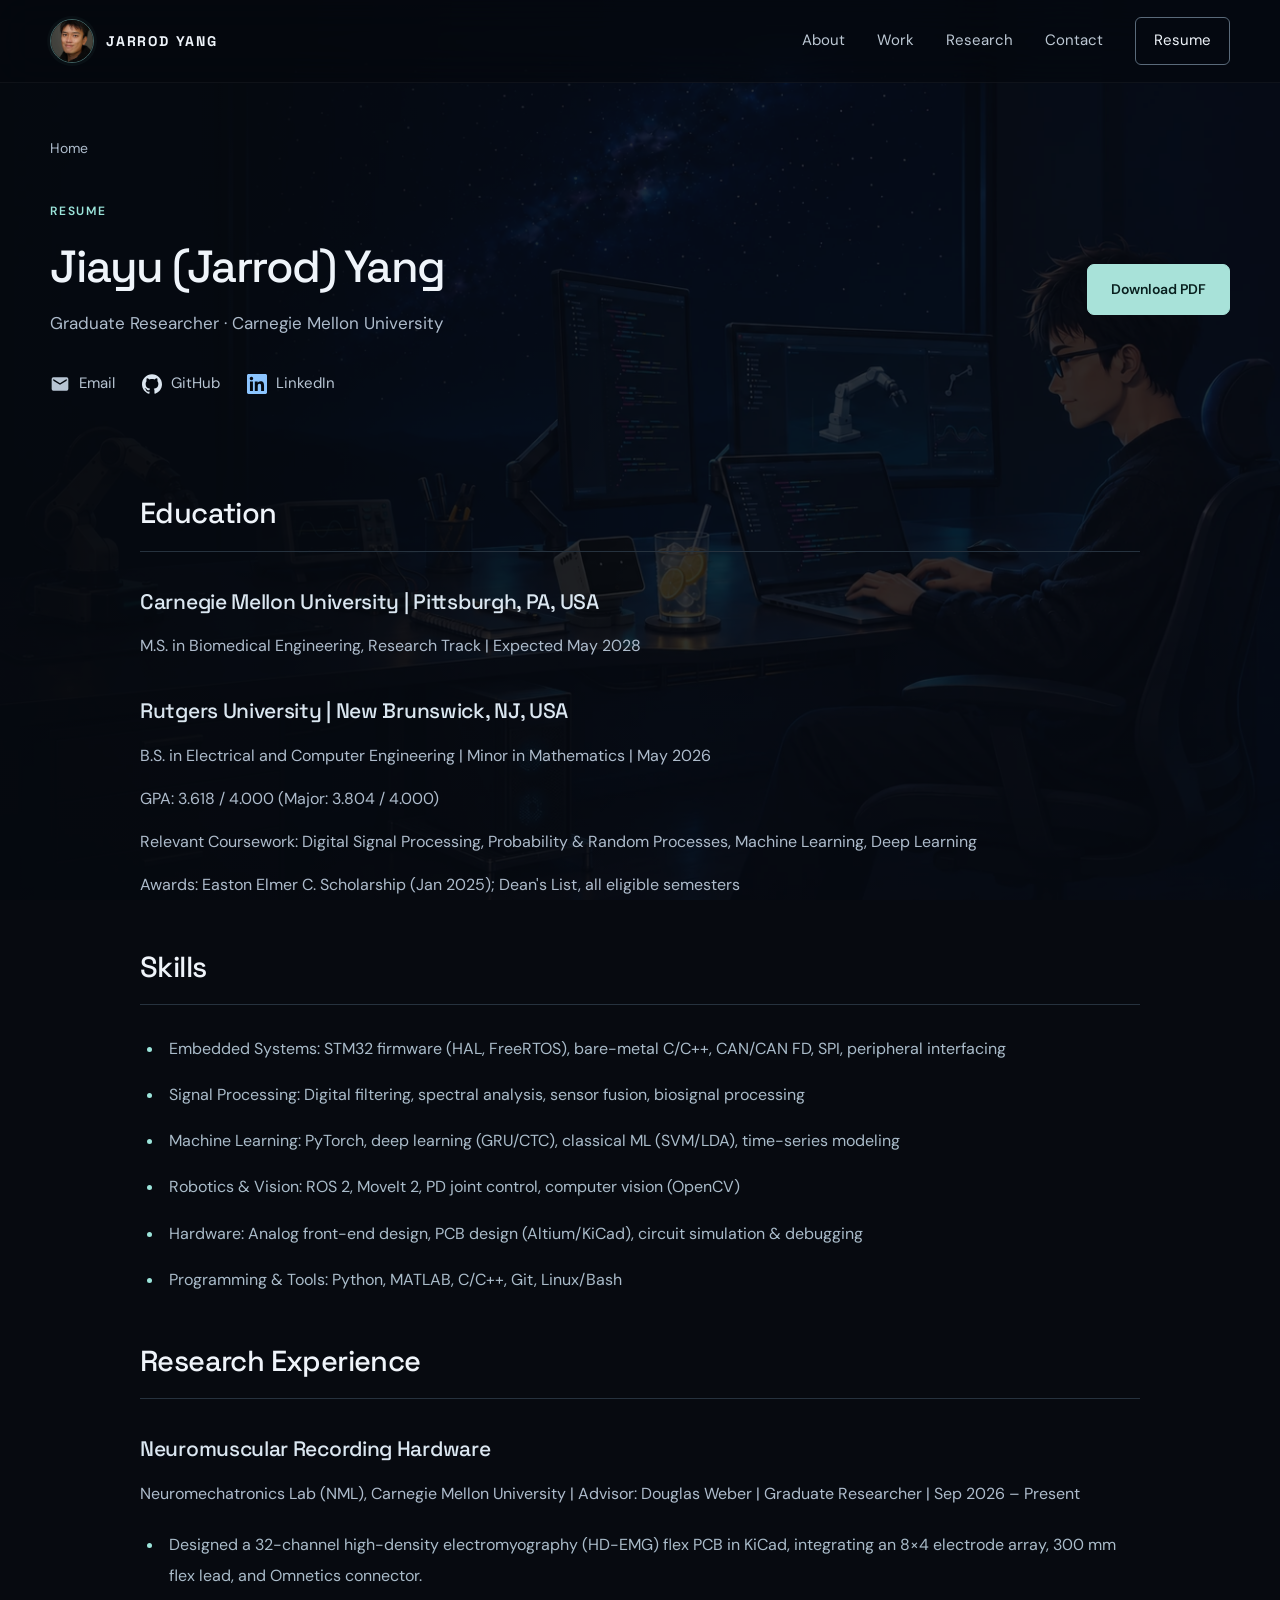
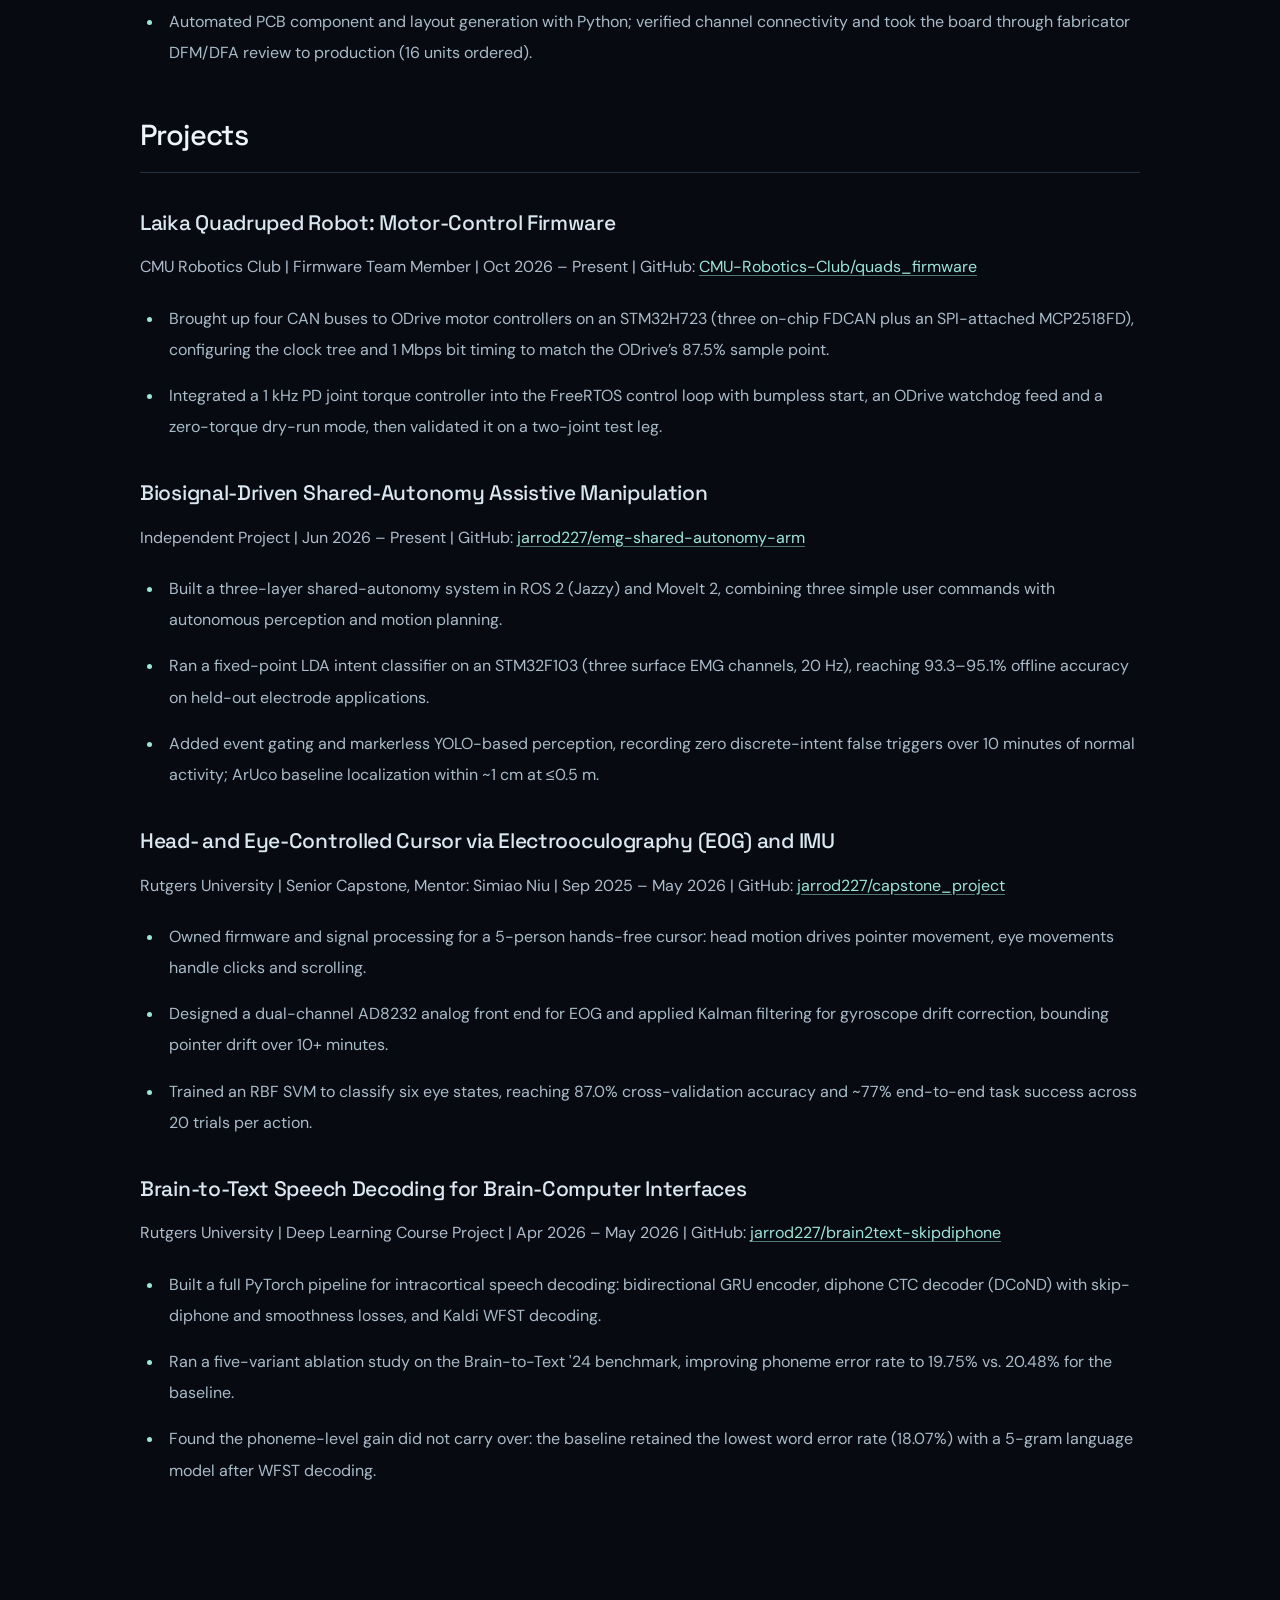
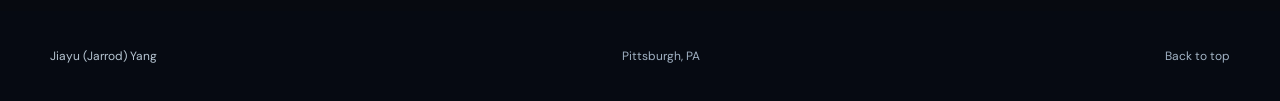
==== commit 875dfcb2: "Email links open in a new tab again; mobile menu opaque; EMG photo fills card Co-Authored-By: Claude" ====
--- a/resume.html
+++ b/resume.html
@@ -1 +1 @@
-<!doctype html><html lang="en"><head><meta charset="utf-8"><meta name="viewport" content="width=device-width, initial-scale=1"><meta name="theme-color" content="#090f1b"><title>Resume — Jiayu (Jarrod) Yang</title><meta name="description" content="Read or download Jiayu Yang’s resume: CMU research, embedded systems, robotics, and biosignal projects."><meta property="og:type" content="website"><meta property="og:title" content="Resume — Jiayu (Jarrod) Yang"><meta property="og:description" content="Read or download Jiayu Yang’s resume: CMU research, embedded systems, robotics, and biosignal projects."><meta property="og:image" content="https://jarrod227.github.io/assets/og-image.jpg"><meta property="og:image:width" content="1200"><meta property="og:image:height" content="630"><meta name="twitter:card" content="summary_large_image"><meta property="og:url" content="https://jarrod227.github.io/resume.html"><link rel="canonical" href="https://jarrod227.github.io/resume.html"><link rel="icon" type="image/png" sizes="32x32" href="/assets/favicon-32.png"><link rel="apple-touch-icon" href="/assets/apple-touch-icon.png"><link rel="stylesheet" href="/style.css"><link rel="stylesheet" href="/night.css?v=20ebaea63279"><script defer src="/script.js?v=20ebaea63279"></script></head><body class="inner-page"><div class="night-backdrop" aria-hidden="true"><div class="night-stage"><canvas id="night-sky" class="night-sky"></canvas><canvas id="code-screen" class="code-screen" width="1280" height="880"></canvas><div class="scope-wiring-art"></div><canvas id="scope-screen" class="scope-screen" width="640" height="440"></canvas><canvas id="pc-fans" class="pc-fans" width="480" height="960"></canvas><div class="desk-pet-rest"></div><div class="desk-pet-head"><canvas id="desk-pet-screen" class="desk-pet-screen" width="600" height="400"></canvas></div><div class="typing-hands"></div></div><div class="night-veil"></div></div><a href="#main" class="skip-link">Skip to content</a><header class="site-header"><div class="container nav-wrap"><a href="/" class="brand" aria-label="Jarrod Yang home"><span class="brand-avatar"><img src="/assets/jarrod-yang.webp" alt="" width="44" height="44" decoding="async"></span><span>JARROD YANG</span></a><button class="menu-toggle" aria-label="Open navigation" aria-expanded="false" aria-controls="navigation"><span></span><span></span></button><nav id="navigation" aria-label="Main navigation"><a href="/#about">About</a><a href="/#work">Work</a><a href="/#research">Research</a><a href="/#contact">Contact</a><a href="/resume.html" class="nav-resume">Resume </a></nav></div></header><main id="main"><section class="container resume-hero" id="top"><a href="/" class="back-link">Home</a><p class="eyebrow">RESUME</p><div class="resume-title-row"><div><h1>Jiayu (Jarrod) Yang</h1><p>Graduate Researcher · Carnegie Mellon University</p></div><a class="button button-primary" href="/assets/jiayu-yang-resume.pdf?v=c9593a95ec7e" download="Jiayu-Yang-Resume.pdf">Download PDF </a></div><div class="resume-contact"><a class="text-link social-link" href="mailto:jarrodyang227@gmail.com"><svg class="social-icon social-icon-email" viewBox="0 0 24 24" width="20" height="20" aria-hidden="true" focusable="false"><path d="M20 4H4a2 2 0 0 0-2 2v12a2 2 0 0 0 2 2h16a2 2 0 0 0 2-2V6a2 2 0 0 0-2-2Zm0 4-8 5-8-5V6l8 5 8-5v2Z"/></svg><span>Email</span></a><a class="text-link social-link" href="https://github.com/jarrod227" target="_blank" rel="noopener noreferrer"><svg class="social-icon social-icon-github" viewBox="0 0 24 24" width="20" height="20" aria-hidden="true" focusable="false"><path d="M12 .297c-6.63 0-12 5.373-12 12 0 5.303 3.438 9.8 8.205 11.385.6.113.82-.258.82-.577 0-.285-.01-1.04-.015-2.04-3.338.724-4.042-1.61-4.042-1.61C4.422 18.07 3.633 17.7 3.633 17.7c-1.087-.744.084-.729.084-.729 1.205.084 1.838 1.236 1.838 1.236 1.07 1.835 2.809 1.305 3.495.998.108-.776.417-1.305.76-1.605-2.665-.3-5.466-1.332-5.466-5.93 0-1.31.465-2.38 1.235-3.22-.135-.303-.54-1.523.105-3.176 0 0 1.005-.322 3.3 1.23.96-.267 1.98-.399 3-.405 1.02.006 2.04.138 3 .405 2.28-1.552 3.285-1.23 3.285-1.23.645 1.653.24 2.873.12 3.176.765.84 1.23 1.91 1.23 3.22 0 4.61-2.805 5.625-5.475 5.92.42.36.81 1.096.81 2.22 0 1.606-.015 2.896-.015 3.286 0 .315.21.69.825.57C20.565 22.092 24 17.592 24 12.297c0-6.627-5.373-12-12-12"/></svg><span>GitHub</span></a><a class="text-link social-link" href="https://www.linkedin.com/in/jiayuyang227/" target="_blank" rel="noopener noreferrer"><svg class="social-icon social-icon-linkedin" viewBox="0 0 24 24" width="20" height="20" aria-hidden="true" focusable="false"><path d="M20.447 20.452h-3.554v-5.569c0-1.328-.027-3.037-1.852-3.037-1.853 0-2.136 1.445-2.136 2.939v5.667H9.351V9h3.414v1.561h.046c.477-.9 1.637-1.85 3.37-1.85 3.601 0 4.267 2.37 4.267 5.455v6.286zM5.337 7.433c-1.144 0-2.063-.926-2.063-2.065 0-1.138.92-2.063 2.063-2.063 1.14 0 2.064.925 2.064 2.063 0 1.139-.925 2.065-2.064 2.065zm1.782 13.019H3.555V9h3.564v11.452zM22.225 0H1.771C.792 0 0 .774 0 1.729v20.542C0 23.227.792 24 1.771 24h20.451C23.2 24 24 23.227 24 22.271V1.729C24 .774 23.2 0 22.222 0h.003z"/></svg><span>LinkedIn</span></a></div></section><article class="container resume-document" aria-label="Resume content"><section><h2>Education</h2><h3>Carnegie Mellon University | Pittsburgh, PA, USA</h3><p>M.S. in Biomedical Engineering, Research Track | Expected May 2028</p><h3>Rutgers University | New Brunswick, NJ, USA</h3><p>B.S. in Electrical and Computer Engineering | Minor in Mathematics | May 2026</p><p>GPA: 3.618 / 4.000 (Major: 3.804 / 4.000)</p><p>Relevant Coursework: Digital Signal Processing, Probability &amp; Random Processes, Machine Learning, Deep Learning</p><p>Awards: Easton Elmer C. Scholarship (Jan 2025); Dean&#x27;s List, all eligible semesters</p></section><section><h2>Skills</h2><ul><li>Embedded Systems: STM32 firmware (HAL, FreeRTOS), bare-metal C/C++, CAN/CAN FD, SPI, peripheral interfacing</li><li>Signal Processing: Digital filtering, spectral analysis, sensor fusion, biosignal processing</li><li>Machine Learning: PyTorch, deep learning (GRU/CTC), classical ML (SVM/LDA), time-series modeling</li><li>Robotics &amp; Vision: ROS 2, MoveIt 2, PD joint control, computer vision (OpenCV)</li><li>Hardware: Analog front-end design, PCB design (Altium/KiCad), circuit simulation &amp; debugging</li><li>Programming &amp; Tools: Python, MATLAB, C/C++, Git, Linux/Bash</li></ul></section><section><h2>Research Experience</h2><h3>Neuromuscular Recording Hardware</h3><p>Neuromechatronics Lab (NML), Carnegie Mellon University | Advisor: Douglas Weber | Graduate Researcher | Sep 2026 – Present</p><ul><li>Designed a 32-channel high-density electromyography (HD-EMG) flex PCB in KiCad, integrating an 8×4 electrode array, 300 mm flex lead, and Omnetics connector.</li><li>Automated PCB component and layout generation with Python; verified channel connectivity and took the board through fabricator DFM/DFA review to production (16 units ordered).</li></ul></section><section><h2>Projects</h2><h3>Laika Quadruped Robot: Motor-Control Firmware</h3><p>CMU Robotics Club | Firmware Team Member | Oct 2026 – Present | GitHub: <a class="resume-inline-link" href="https://github.com/CMU-Robotics-Club/quads_firmware" target="_blank" rel="noopener noreferrer">CMU-Robotics-Club/quads_firmware</a></p><ul><li>Brought up four CAN buses to ODrive motor controllers on an STM32H723 (three on-chip FDCAN plus an SPI-attached MCP2518FD), configuring the clock tree and 1 Mbps bit timing to match the ODrive’s 87.5% sample point.</li><li>Integrated a 1 kHz PD joint torque controller into the FreeRTOS control loop with bumpless start, an ODrive watchdog feed and a zero-torque dry-run mode, then validated it on a two-joint test leg.</li></ul><h3>Biosignal-Driven Shared-Autonomy Assistive Manipulation</h3><p>Independent Project | Jun 2026 – Present | GitHub: <a class="resume-inline-link" href="https://github.com/jarrod227/emg-shared-autonomy-arm" target="_blank" rel="noopener noreferrer">jarrod227/emg-shared-autonomy-arm</a></p><ul><li>Built a three-layer shared-autonomy system in ROS 2 (Jazzy) and MoveIt 2, combining three simple user commands with autonomous perception and motion planning.</li><li>Ran a fixed-point LDA intent classifier on an STM32F103 (three surface EMG channels, 20 Hz), reaching 93.3–95.1% offline accuracy on held-out electrode applications.</li><li>Added event gating and markerless YOLO-based perception, recording zero discrete-intent false triggers over 10 minutes of normal activity; ArUco baseline localization within ~1 cm at ≤0.5 m.</li></ul><h3>Head- and Eye-Controlled Cursor via Electrooculography (EOG) and IMU</h3><p>Rutgers University | Senior Capstone, Mentor: Simiao Niu | Sep 2025 – May 2026 | GitHub: <a class="resume-inline-link" href="https://github.com/jarrod227/capstone_project" target="_blank" rel="noopener noreferrer">jarrod227/capstone_project</a></p><ul><li>Owned firmware and signal processing for a 5-person hands-free cursor: head motion drives pointer movement, eye movements handle clicks and scrolling.</li><li>Designed a dual-channel AD8232 analog front end for EOG and applied Kalman filtering for gyroscope drift correction, bounding pointer drift over 10+ minutes.</li><li>Trained an RBF SVM to classify six eye states, reaching 87.0% cross-validation accuracy and ~77% end-to-end task success across 20 trials per action.</li></ul><h3>Brain-to-Text Speech Decoding for Brain-Computer Interfaces</h3><p>Rutgers University | Deep Learning Course Project | Apr 2026 – May 2026 | GitHub: <a class="resume-inline-link" href="https://github.com/jarrod227/brain2text-skipdiphone" target="_blank" rel="noopener noreferrer">jarrod227/brain2text-skipdiphone</a></p><ul><li>Built a full PyTorch pipeline for intracortical speech decoding: bidirectional GRU encoder, diphone CTC decoder (DCoND) with skip-diphone and smoothness losses, and Kaldi WFST decoding.</li><li>Ran a five-variant ablation study on the Brain-to-Text &#x27;24 benchmark, improving phoneme error rate to 19.75% vs. 20.48% for the baseline.</li><li>Found the phoneme-level gain did not carry over: the baseline retained the lowest word error rate (18.07%) with a 5-gram language model after WFST decoding.</li></ul></section></article></main><footer><div class="container footer-inner"><a href="/" class="footer-name">Jiayu (Jarrod) Yang</a><span>Pittsburgh, PA</span><a href="#top">Back to top</a></div></footer><div class="toast" role="status" aria-live="polite"></div></body></html>+<!doctype html><html lang="en"><head><meta charset="utf-8"><meta name="viewport" content="width=device-width, initial-scale=1"><meta name="theme-color" content="#090f1b"><title>Resume — Jiayu (Jarrod) Yang</title><meta name="description" content="Read or download Jiayu Yang’s resume: CMU research, embedded systems, robotics, and biosignal projects."><meta property="og:type" content="website"><meta property="og:title" content="Resume — Jiayu (Jarrod) Yang"><meta property="og:description" content="Read or download Jiayu Yang’s resume: CMU research, embedded systems, robotics, and biosignal projects."><meta property="og:image" content="https://jarrod227.github.io/assets/og-image.jpg"><meta property="og:image:width" content="1200"><meta property="og:image:height" content="630"><meta name="twitter:card" content="summary_large_image"><meta property="og:url" content="https://jarrod227.github.io/resume.html"><link rel="canonical" href="https://jarrod227.github.io/resume.html"><link rel="icon" type="image/png" sizes="32x32" href="/assets/favicon-32.png"><link rel="apple-touch-icon" href="/assets/apple-touch-icon.png"><link rel="stylesheet" href="/style.css"><link rel="stylesheet" href="/night.css?v=d626ee204d92"><script defer src="/script.js?v=d626ee204d92"></script></head><body class="inner-page"><div class="night-backdrop" aria-hidden="true"><div class="night-stage"><canvas id="night-sky" class="night-sky"></canvas><canvas id="code-screen" class="code-screen" width="1280" height="880"></canvas><div class="scope-wiring-art"></div><canvas id="scope-screen" class="scope-screen" width="640" height="440"></canvas><canvas id="pc-fans" class="pc-fans" width="480" height="960"></canvas><div class="desk-pet-rest"></div><div class="desk-pet-head"><canvas id="desk-pet-screen" class="desk-pet-screen" width="600" height="400"></canvas></div><div class="typing-hands"></div></div><div class="night-veil"></div></div><a href="#main" class="skip-link">Skip to content</a><header class="site-header"><div class="container nav-wrap"><a href="/" class="brand" aria-label="Jarrod Yang home"><span class="brand-avatar"><img src="/assets/jarrod-yang.webp" alt="" width="44" height="44" decoding="async"></span><span>JARROD YANG</span></a><button class="menu-toggle" aria-label="Open navigation" aria-expanded="false" aria-controls="navigation"><span></span><span></span></button><nav id="navigation" aria-label="Main navigation"><a href="/#about">About</a><a href="/#work">Work</a><a href="/#research">Research</a><a href="/#contact">Contact</a><a href="/resume.html" class="nav-resume">Resume </a></nav></div></header><main id="main"><section class="container resume-hero" id="top"><a href="/" class="back-link">Home</a><p class="eyebrow">RESUME</p><div class="resume-title-row"><div><h1>Jiayu (Jarrod) Yang</h1><p>Graduate Researcher · Carnegie Mellon University</p></div><a class="button button-primary" href="/assets/jiayu-yang-resume.pdf?v=c9593a95ec7e" download="Jiayu-Yang-Resume.pdf">Download PDF </a></div><div class="resume-contact"><a class="text-link social-link" href="mailto:jarrodyang227@gmail.com" target="_blank" rel="noopener noreferrer"><svg class="social-icon social-icon-email" viewBox="0 0 24 24" width="20" height="20" aria-hidden="true" focusable="false"><path d="M20 4H4a2 2 0 0 0-2 2v12a2 2 0 0 0 2 2h16a2 2 0 0 0 2-2V6a2 2 0 0 0-2-2Zm0 4-8 5-8-5V6l8 5 8-5v2Z"/></svg><span>Email</span></a><a class="text-link social-link" href="https://github.com/jarrod227" target="_blank" rel="noopener noreferrer"><svg class="social-icon social-icon-github" viewBox="0 0 24 24" width="20" height="20" aria-hidden="true" focusable="false"><path d="M12 .297c-6.63 0-12 5.373-12 12 0 5.303 3.438 9.8 8.205 11.385.6.113.82-.258.82-.577 0-.285-.01-1.04-.015-2.04-3.338.724-4.042-1.61-4.042-1.61C4.422 18.07 3.633 17.7 3.633 17.7c-1.087-.744.084-.729.084-.729 1.205.084 1.838 1.236 1.838 1.236 1.07 1.835 2.809 1.305 3.495.998.108-.776.417-1.305.76-1.605-2.665-.3-5.466-1.332-5.466-5.93 0-1.31.465-2.38 1.235-3.22-.135-.303-.54-1.523.105-3.176 0 0 1.005-.322 3.3 1.23.96-.267 1.98-.399 3-.405 1.02.006 2.04.138 3 .405 2.28-1.552 3.285-1.23 3.285-1.23.645 1.653.24 2.873.12 3.176.765.84 1.23 1.91 1.23 3.22 0 4.61-2.805 5.625-5.475 5.92.42.36.81 1.096.81 2.22 0 1.606-.015 2.896-.015 3.286 0 .315.21.69.825.57C20.565 22.092 24 17.592 24 12.297c0-6.627-5.373-12-12-12"/></svg><span>GitHub</span></a><a class="text-link social-link" href="https://www.linkedin.com/in/jiayuyang227/" target="_blank" rel="noopener noreferrer"><svg class="social-icon social-icon-linkedin" viewBox="0 0 24 24" width="20" height="20" aria-hidden="true" focusable="false"><path d="M20.447 20.452h-3.554v-5.569c0-1.328-.027-3.037-1.852-3.037-1.853 0-2.136 1.445-2.136 2.939v5.667H9.351V9h3.414v1.561h.046c.477-.9 1.637-1.85 3.37-1.85 3.601 0 4.267 2.37 4.267 5.455v6.286zM5.337 7.433c-1.144 0-2.063-.926-2.063-2.065 0-1.138.92-2.063 2.063-2.063 1.14 0 2.064.925 2.064 2.063 0 1.139-.925 2.065-2.064 2.065zm1.782 13.019H3.555V9h3.564v11.452zM22.225 0H1.771C.792 0 0 .774 0 1.729v20.542C0 23.227.792 24 1.771 24h20.451C23.2 24 24 23.227 24 22.271V1.729C24 .774 23.2 0 22.222 0h.003z"/></svg><span>LinkedIn</span></a></div></section><article class="container resume-document" aria-label="Resume content"><section><h2>Education</h2><h3>Carnegie Mellon University | Pittsburgh, PA, USA</h3><p>M.S. in Biomedical Engineering, Research Track | Expected May 2028</p><h3>Rutgers University | New Brunswick, NJ, USA</h3><p>B.S. in Electrical and Computer Engineering | Minor in Mathematics | May 2026</p><p>GPA: 3.618 / 4.000 (Major: 3.804 / 4.000)</p><p>Relevant Coursework: Digital Signal Processing, Probability &amp; Random Processes, Machine Learning, Deep Learning</p><p>Awards: Easton Elmer C. Scholarship (Jan 2025); Dean&#x27;s List, all eligible semesters</p></section><section><h2>Skills</h2><ul><li>Embedded Systems: STM32 firmware (HAL, FreeRTOS), bare-metal C/C++, CAN/CAN FD, SPI, peripheral interfacing</li><li>Signal Processing: Digital filtering, spectral analysis, sensor fusion, biosignal processing</li><li>Machine Learning: PyTorch, deep learning (GRU/CTC), classical ML (SVM/LDA), time-series modeling</li><li>Robotics &amp; Vision: ROS 2, MoveIt 2, PD joint control, computer vision (OpenCV)</li><li>Hardware: Analog front-end design, PCB design (Altium/KiCad), circuit simulation &amp; debugging</li><li>Programming &amp; Tools: Python, MATLAB, C/C++, Git, Linux/Bash</li></ul></section><section><h2>Research Experience</h2><h3>Neuromuscular Recording Hardware</h3><p>Neuromechatronics Lab (NML), Carnegie Mellon University | Advisor: Douglas Weber | Graduate Researcher | Sep 2026 – Present</p><ul><li>Designed a 32-channel high-density electromyography (HD-EMG) flex PCB in KiCad, integrating an 8×4 electrode array, 300 mm flex lead, and Omnetics connector.</li><li>Automated PCB component and layout generation with Python; verified channel connectivity and took the board through fabricator DFM/DFA review to production (16 units ordered).</li></ul></section><section><h2>Projects</h2><h3>Laika Quadruped Robot: Motor-Control Firmware</h3><p>CMU Robotics Club | Firmware Team Member | Oct 2026 – Present | GitHub: <a class="resume-inline-link" href="https://github.com/CMU-Robotics-Club/quads_firmware" target="_blank" rel="noopener noreferrer">CMU-Robotics-Club/quads_firmware</a></p><ul><li>Brought up four CAN buses to ODrive motor controllers on an STM32H723 (three on-chip FDCAN plus an SPI-attached MCP2518FD), configuring the clock tree and 1 Mbps bit timing to match the ODrive’s 87.5% sample point.</li><li>Integrated a 1 kHz PD joint torque controller into the FreeRTOS control loop with bumpless start, an ODrive watchdog feed and a zero-torque dry-run mode, then validated it on a two-joint test leg.</li></ul><h3>Biosignal-Driven Shared-Autonomy Assistive Manipulation</h3><p>Independent Project | Jun 2026 – Present | GitHub: <a class="resume-inline-link" href="https://github.com/jarrod227/emg-shared-autonomy-arm" target="_blank" rel="noopener noreferrer">jarrod227/emg-shared-autonomy-arm</a></p><ul><li>Built a three-layer shared-autonomy system in ROS 2 (Jazzy) and MoveIt 2, combining three simple user commands with autonomous perception and motion planning.</li><li>Ran a fixed-point LDA intent classifier on an STM32F103 (three surface EMG channels, 20 Hz), reaching 93.3–95.1% offline accuracy on held-out electrode applications.</li><li>Added event gating and markerless YOLO-based perception, recording zero discrete-intent false triggers over 10 minutes of normal activity; ArUco baseline localization within ~1 cm at ≤0.5 m.</li></ul><h3>Head- and Eye-Controlled Cursor via Electrooculography (EOG) and IMU</h3><p>Rutgers University | Senior Capstone, Mentor: Simiao Niu | Sep 2025 – May 2026 | GitHub: <a class="resume-inline-link" href="https://github.com/jarrod227/capstone_project" target="_blank" rel="noopener noreferrer">jarrod227/capstone_project</a></p><ul><li>Owned firmware and signal processing for a 5-person hands-free cursor: head motion drives pointer movement, eye movements handle clicks and scrolling.</li><li>Designed a dual-channel AD8232 analog front end for EOG and applied Kalman filtering for gyroscope drift correction, bounding pointer drift over 10+ minutes.</li><li>Trained an RBF SVM to classify six eye states, reaching 87.0% cross-validation accuracy and ~77% end-to-end task success across 20 trials per action.</li></ul><h3>Brain-to-Text Speech Decoding for Brain-Computer Interfaces</h3><p>Rutgers University | Deep Learning Course Project | Apr 2026 – May 2026 | GitHub: <a class="resume-inline-link" href="https://github.com/jarrod227/brain2text-skipdiphone" target="_blank" rel="noopener noreferrer">jarrod227/brain2text-skipdiphone</a></p><ul><li>Built a full PyTorch pipeline for intracortical speech decoding: bidirectional GRU encoder, diphone CTC decoder (DCoND) with skip-diphone and smoothness losses, and Kaldi WFST decoding.</li><li>Ran a five-variant ablation study on the Brain-to-Text &#x27;24 benchmark, improving phoneme error rate to 19.75% vs. 20.48% for the baseline.</li><li>Found the phoneme-level gain did not carry over: the baseline retained the lowest word error rate (18.07%) with a 5-gram language model after WFST decoding.</li></ul></section></article></main><footer><div class="container footer-inner"><a href="/" class="footer-name">Jiayu (Jarrod) Yang</a><span>Pittsburgh, PA</span><a href="#top">Back to top</a></div></footer><div class="toast" role="status" aria-live="polite"></div></body></html>
--- a/night.css
+++ b/night.css
@@ -63,3 +63,7 @@
 .desk-pet-rest{background:linear-gradient(173deg,#123449 59%,#183142 68%)}
 .desk-pet-head{background:inherit;transform-origin:57.45% 67.48%}
 .home-page .pet-ready .desk-pet-rest,.home-page .pet-ready .desk-pet-head{opacity:1}
+/* Mobile menu: fully opaque so hero text does not show through */
+nav.open{background:#0a111c}
+/* Let the photo visual fill its card when the card stacks */
+.visual-link>.project-visual{width:100%}
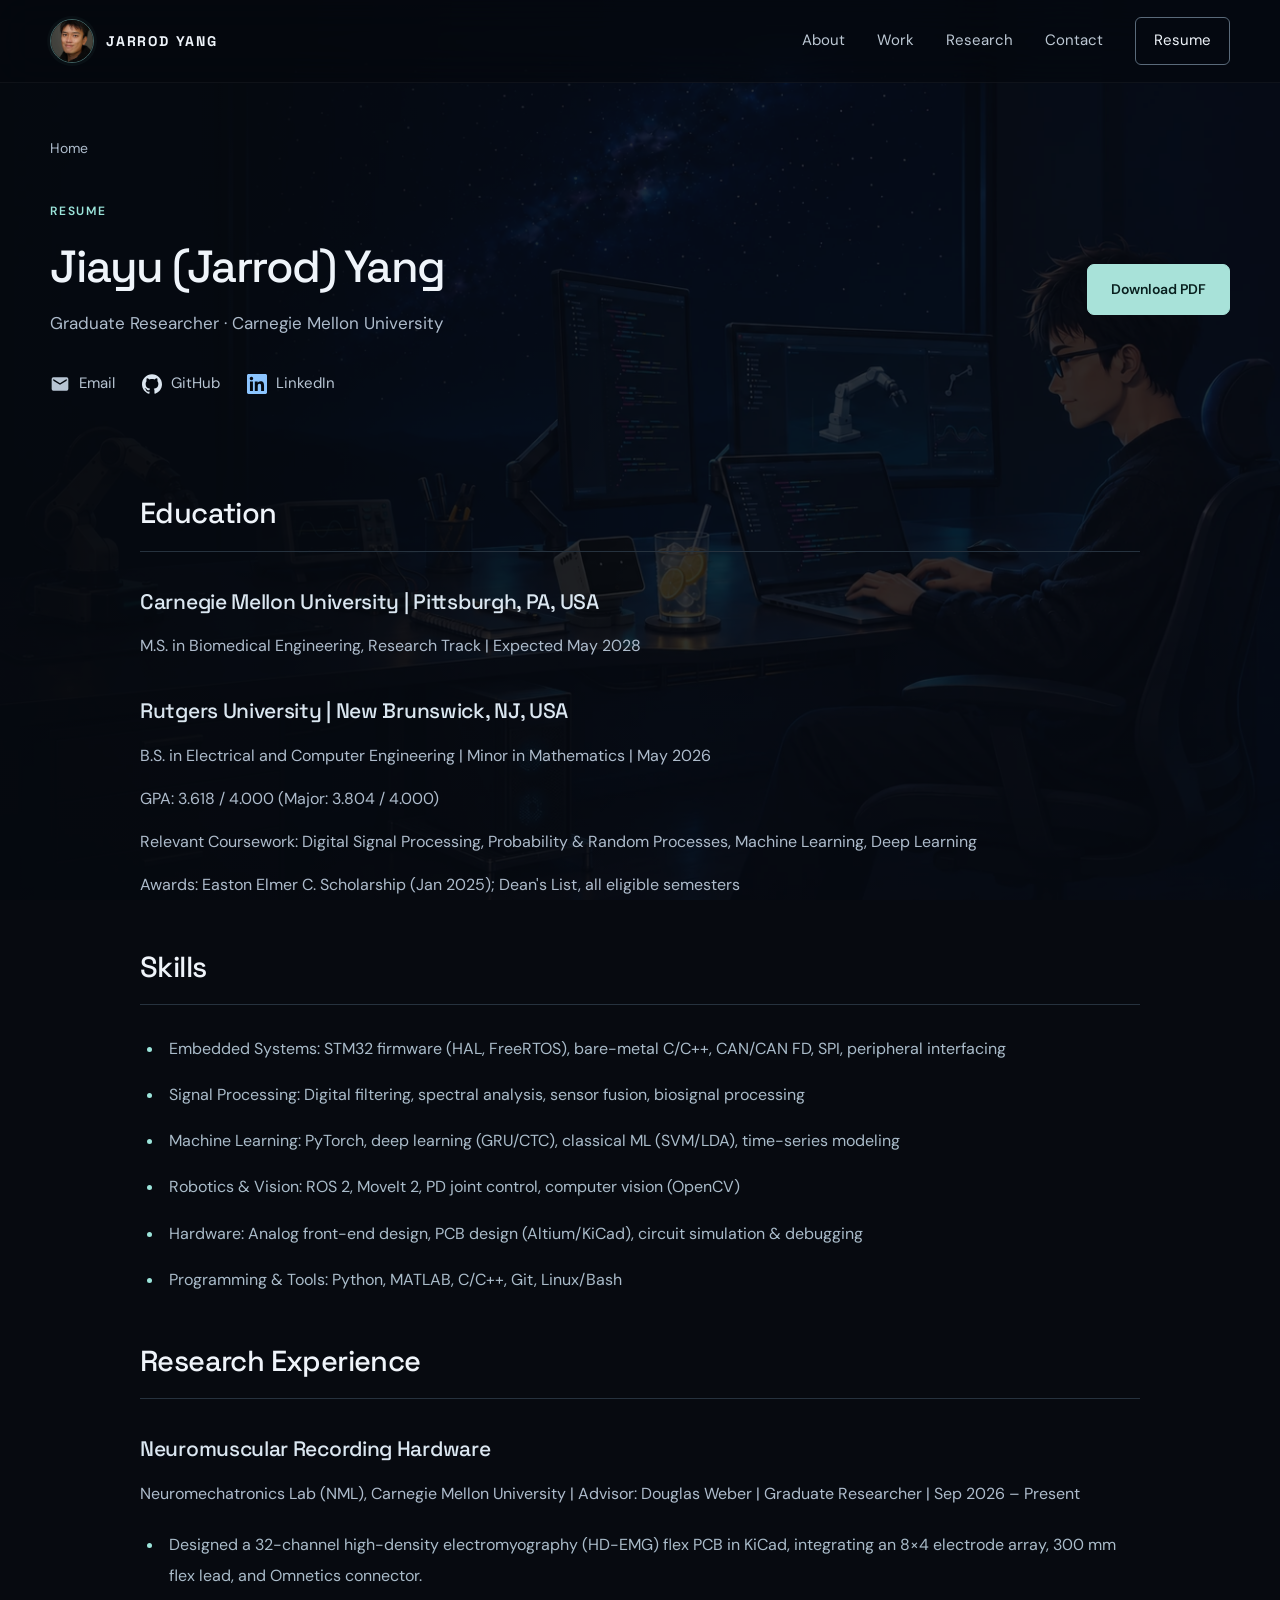
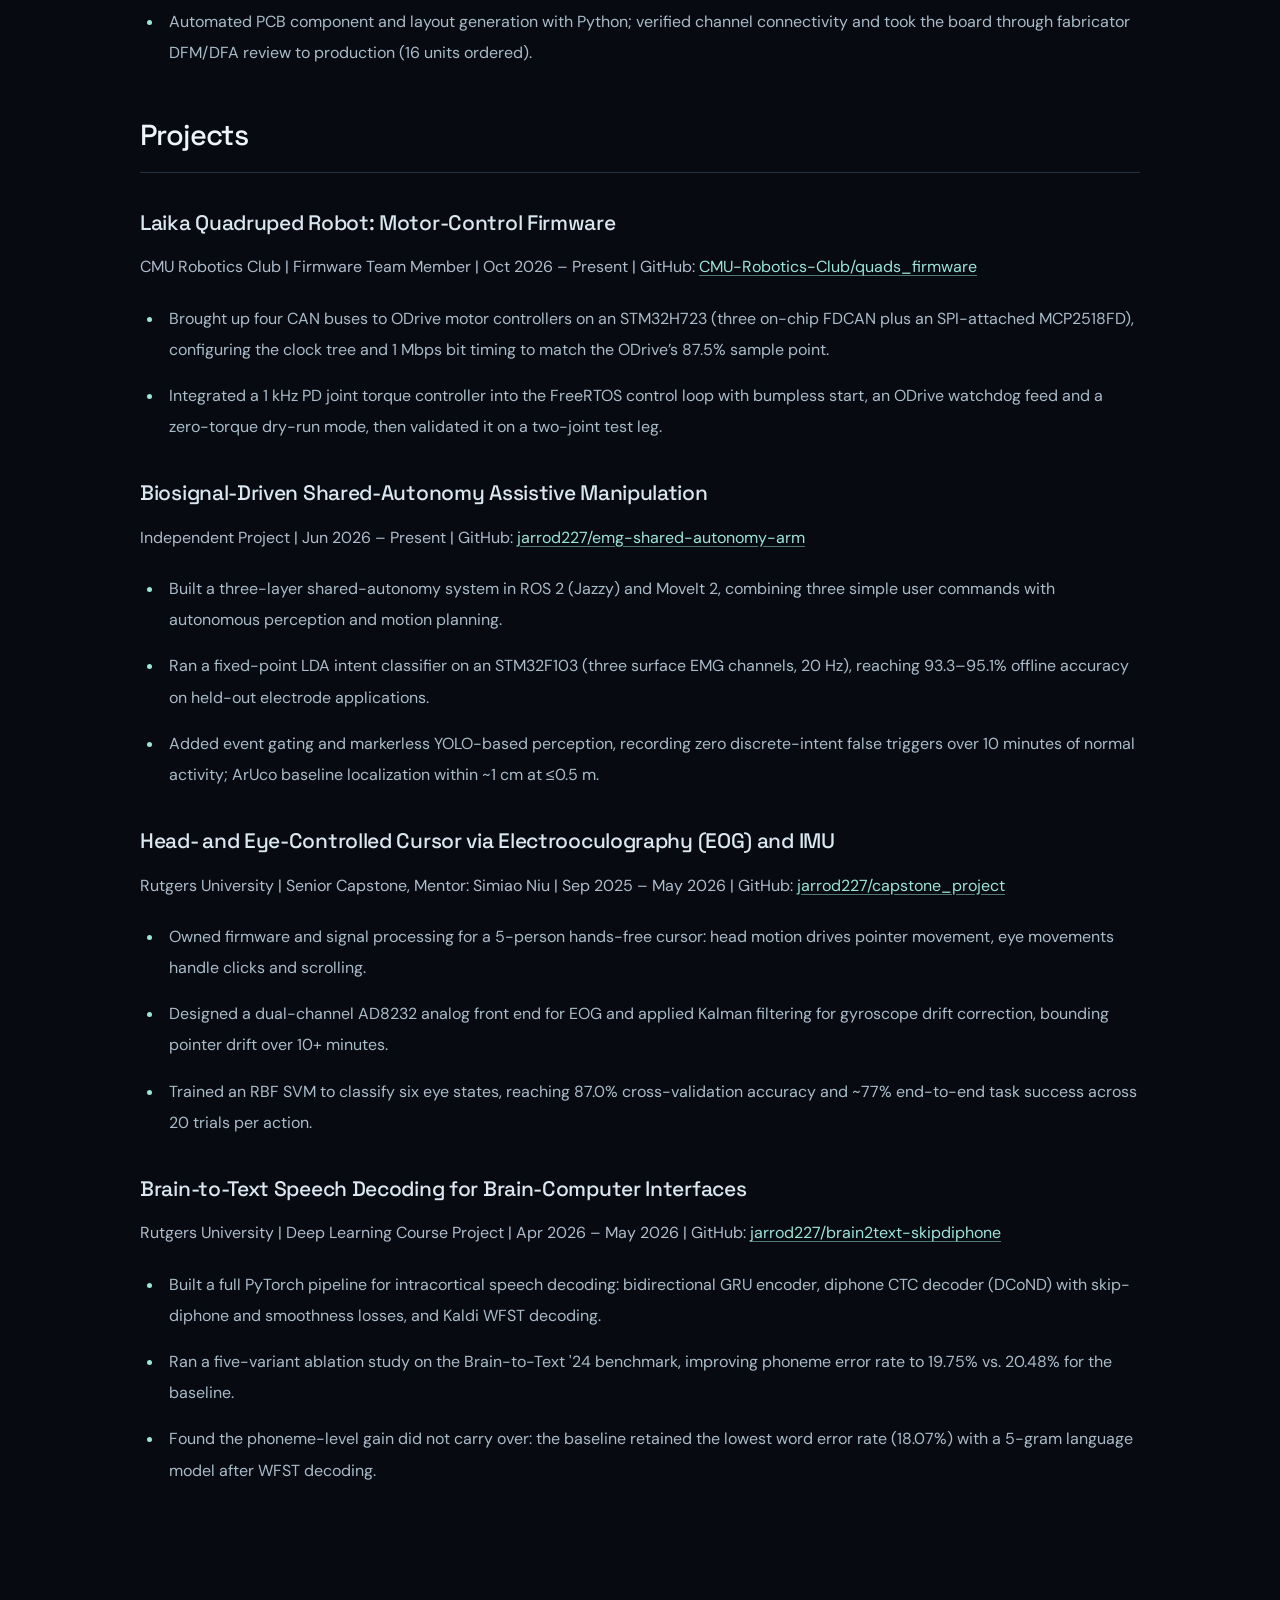
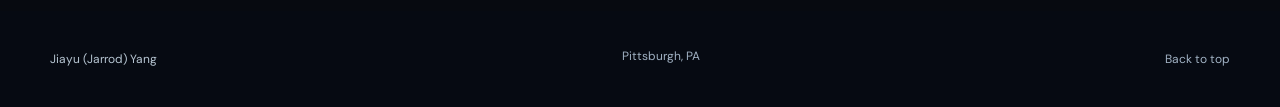
==== commit 8ddbb4da: "HD-EMG: boards received, not yet tested; larger tap targets on small links Co-Authored-By: Claude Op" ====
--- a/resume.html
+++ b/resume.html
@@ -1 +1 @@
-<!doctype html><html lang="en"><head><meta charset="utf-8"><meta name="viewport" content="width=device-width, initial-scale=1"><meta name="theme-color" content="#090f1b"><title>Resume — Jiayu (Jarrod) Yang</title><meta name="description" content="Read or download Jiayu Yang’s resume: CMU research, embedded systems, robotics, and biosignal projects."><meta property="og:type" content="website"><meta property="og:title" content="Resume — Jiayu (Jarrod) Yang"><meta property="og:description" content="Read or download Jiayu Yang’s resume: CMU research, embedded systems, robotics, and biosignal projects."><meta property="og:image" content="https://jarrod227.github.io/assets/og-image.jpg"><meta property="og:image:width" content="1200"><meta property="og:image:height" content="630"><meta name="twitter:card" content="summary_large_image"><meta property="og:url" content="https://jarrod227.github.io/resume.html"><link rel="canonical" href="https://jarrod227.github.io/resume.html"><link rel="icon" type="image/png" sizes="32x32" href="/assets/favicon-32.png"><link rel="apple-touch-icon" href="/assets/apple-touch-icon.png"><link rel="stylesheet" href="/style.css"><link rel="stylesheet" href="/night.css?v=d626ee204d92"><script defer src="/script.js?v=d626ee204d92"></script></head><body class="inner-page"><div class="night-backdrop" aria-hidden="true"><div class="night-stage"><canvas id="night-sky" class="night-sky"></canvas><canvas id="code-screen" class="code-screen" width="1280" height="880"></canvas><div class="scope-wiring-art"></div><canvas id="scope-screen" class="scope-screen" width="640" height="440"></canvas><canvas id="pc-fans" class="pc-fans" width="480" height="960"></canvas><div class="desk-pet-rest"></div><div class="desk-pet-head"><canvas id="desk-pet-screen" class="desk-pet-screen" width="600" height="400"></canvas></div><div class="typing-hands"></div></div><div class="night-veil"></div></div><a href="#main" class="skip-link">Skip to content</a><header class="site-header"><div class="container nav-wrap"><a href="/" class="brand" aria-label="Jarrod Yang home"><span class="brand-avatar"><img src="/assets/jarrod-yang.webp" alt="" width="44" height="44" decoding="async"></span><span>JARROD YANG</span></a><button class="menu-toggle" aria-label="Open navigation" aria-expanded="false" aria-controls="navigation"><span></span><span></span></button><nav id="navigation" aria-label="Main navigation"><a href="/#about">About</a><a href="/#work">Work</a><a href="/#research">Research</a><a href="/#contact">Contact</a><a href="/resume.html" class="nav-resume">Resume </a></nav></div></header><main id="main"><section class="container resume-hero" id="top"><a href="/" class="back-link">Home</a><p class="eyebrow">RESUME</p><div class="resume-title-row"><div><h1>Jiayu (Jarrod) Yang</h1><p>Graduate Researcher · Carnegie Mellon University</p></div><a class="button button-primary" href="/assets/jiayu-yang-resume.pdf?v=c9593a95ec7e" download="Jiayu-Yang-Resume.pdf">Download PDF </a></div><div class="resume-contact"><a class="text-link social-link" href="mailto:jarrodyang227@gmail.com" target="_blank" rel="noopener noreferrer"><svg class="social-icon social-icon-email" viewBox="0 0 24 24" width="20" height="20" aria-hidden="true" focusable="false"><path d="M20 4H4a2 2 0 0 0-2 2v12a2 2 0 0 0 2 2h16a2 2 0 0 0 2-2V6a2 2 0 0 0-2-2Zm0 4-8 5-8-5V6l8 5 8-5v2Z"/></svg><span>Email</span></a><a class="text-link social-link" href="https://github.com/jarrod227" target="_blank" rel="noopener noreferrer"><svg class="social-icon social-icon-github" viewBox="0 0 24 24" width="20" height="20" aria-hidden="true" focusable="false"><path d="M12 .297c-6.63 0-12 5.373-12 12 0 5.303 3.438 9.8 8.205 11.385.6.113.82-.258.82-.577 0-.285-.01-1.04-.015-2.04-3.338.724-4.042-1.61-4.042-1.61C4.422 18.07 3.633 17.7 3.633 17.7c-1.087-.744.084-.729.084-.729 1.205.084 1.838 1.236 1.838 1.236 1.07 1.835 2.809 1.305 3.495.998.108-.776.417-1.305.76-1.605-2.665-.3-5.466-1.332-5.466-5.93 0-1.31.465-2.38 1.235-3.22-.135-.303-.54-1.523.105-3.176 0 0 1.005-.322 3.3 1.23.96-.267 1.98-.399 3-.405 1.02.006 2.04.138 3 .405 2.28-1.552 3.285-1.23 3.285-1.23.645 1.653.24 2.873.12 3.176.765.84 1.23 1.91 1.23 3.22 0 4.61-2.805 5.625-5.475 5.92.42.36.81 1.096.81 2.22 0 1.606-.015 2.896-.015 3.286 0 .315.21.69.825.57C20.565 22.092 24 17.592 24 12.297c0-6.627-5.373-12-12-12"/></svg><span>GitHub</span></a><a class="text-link social-link" href="https://www.linkedin.com/in/jiayuyang227/" target="_blank" rel="noopener noreferrer"><svg class="social-icon social-icon-linkedin" viewBox="0 0 24 24" width="20" height="20" aria-hidden="true" focusable="false"><path d="M20.447 20.452h-3.554v-5.569c0-1.328-.027-3.037-1.852-3.037-1.853 0-2.136 1.445-2.136 2.939v5.667H9.351V9h3.414v1.561h.046c.477-.9 1.637-1.85 3.37-1.85 3.601 0 4.267 2.37 4.267 5.455v6.286zM5.337 7.433c-1.144 0-2.063-.926-2.063-2.065 0-1.138.92-2.063 2.063-2.063 1.14 0 2.064.925 2.064 2.063 0 1.139-.925 2.065-2.064 2.065zm1.782 13.019H3.555V9h3.564v11.452zM22.225 0H1.771C.792 0 0 .774 0 1.729v20.542C0 23.227.792 24 1.771 24h20.451C23.2 24 24 23.227 24 22.271V1.729C24 .774 23.2 0 22.222 0h.003z"/></svg><span>LinkedIn</span></a></div></section><article class="container resume-document" aria-label="Resume content"><section><h2>Education</h2><h3>Carnegie Mellon University | Pittsburgh, PA, USA</h3><p>M.S. in Biomedical Engineering, Research Track | Expected May 2028</p><h3>Rutgers University | New Brunswick, NJ, USA</h3><p>B.S. in Electrical and Computer Engineering | Minor in Mathematics | May 2026</p><p>GPA: 3.618 / 4.000 (Major: 3.804 / 4.000)</p><p>Relevant Coursework: Digital Signal Processing, Probability &amp; Random Processes, Machine Learning, Deep Learning</p><p>Awards: Easton Elmer C. Scholarship (Jan 2025); Dean&#x27;s List, all eligible semesters</p></section><section><h2>Skills</h2><ul><li>Embedded Systems: STM32 firmware (HAL, FreeRTOS), bare-metal C/C++, CAN/CAN FD, SPI, peripheral interfacing</li><li>Signal Processing: Digital filtering, spectral analysis, sensor fusion, biosignal processing</li><li>Machine Learning: PyTorch, deep learning (GRU/CTC), classical ML (SVM/LDA), time-series modeling</li><li>Robotics &amp; Vision: ROS 2, MoveIt 2, PD joint control, computer vision (OpenCV)</li><li>Hardware: Analog front-end design, PCB design (Altium/KiCad), circuit simulation &amp; debugging</li><li>Programming &amp; Tools: Python, MATLAB, C/C++, Git, Linux/Bash</li></ul></section><section><h2>Research Experience</h2><h3>Neuromuscular Recording Hardware</h3><p>Neuromechatronics Lab (NML), Carnegie Mellon University | Advisor: Douglas Weber | Graduate Researcher | Sep 2026 – Present</p><ul><li>Designed a 32-channel high-density electromyography (HD-EMG) flex PCB in KiCad, integrating an 8×4 electrode array, 300 mm flex lead, and Omnetics connector.</li><li>Automated PCB component and layout generation with Python; verified channel connectivity and took the board through fabricator DFM/DFA review to production (16 units ordered).</li></ul></section><section><h2>Projects</h2><h3>Laika Quadruped Robot: Motor-Control Firmware</h3><p>CMU Robotics Club | Firmware Team Member | Oct 2026 – Present | GitHub: <a class="resume-inline-link" href="https://github.com/CMU-Robotics-Club/quads_firmware" target="_blank" rel="noopener noreferrer">CMU-Robotics-Club/quads_firmware</a></p><ul><li>Brought up four CAN buses to ODrive motor controllers on an STM32H723 (three on-chip FDCAN plus an SPI-attached MCP2518FD), configuring the clock tree and 1 Mbps bit timing to match the ODrive’s 87.5% sample point.</li><li>Integrated a 1 kHz PD joint torque controller into the FreeRTOS control loop with bumpless start, an ODrive watchdog feed and a zero-torque dry-run mode, then validated it on a two-joint test leg.</li></ul><h3>Biosignal-Driven Shared-Autonomy Assistive Manipulation</h3><p>Independent Project | Jun 2026 – Present | GitHub: <a class="resume-inline-link" href="https://github.com/jarrod227/emg-shared-autonomy-arm" target="_blank" rel="noopener noreferrer">jarrod227/emg-shared-autonomy-arm</a></p><ul><li>Built a three-layer shared-autonomy system in ROS 2 (Jazzy) and MoveIt 2, combining three simple user commands with autonomous perception and motion planning.</li><li>Ran a fixed-point LDA intent classifier on an STM32F103 (three surface EMG channels, 20 Hz), reaching 93.3–95.1% offline accuracy on held-out electrode applications.</li><li>Added event gating and markerless YOLO-based perception, recording zero discrete-intent false triggers over 10 minutes of normal activity; ArUco baseline localization within ~1 cm at ≤0.5 m.</li></ul><h3>Head- and Eye-Controlled Cursor via Electrooculography (EOG) and IMU</h3><p>Rutgers University | Senior Capstone, Mentor: Simiao Niu | Sep 2025 – May 2026 | GitHub: <a class="resume-inline-link" href="https://github.com/jarrod227/capstone_project" target="_blank" rel="noopener noreferrer">jarrod227/capstone_project</a></p><ul><li>Owned firmware and signal processing for a 5-person hands-free cursor: head motion drives pointer movement, eye movements handle clicks and scrolling.</li><li>Designed a dual-channel AD8232 analog front end for EOG and applied Kalman filtering for gyroscope drift correction, bounding pointer drift over 10+ minutes.</li><li>Trained an RBF SVM to classify six eye states, reaching 87.0% cross-validation accuracy and ~77% end-to-end task success across 20 trials per action.</li></ul><h3>Brain-to-Text Speech Decoding for Brain-Computer Interfaces</h3><p>Rutgers University | Deep Learning Course Project | Apr 2026 – May 2026 | GitHub: <a class="resume-inline-link" href="https://github.com/jarrod227/brain2text-skipdiphone" target="_blank" rel="noopener noreferrer">jarrod227/brain2text-skipdiphone</a></p><ul><li>Built a full PyTorch pipeline for intracortical speech decoding: bidirectional GRU encoder, diphone CTC decoder (DCoND) with skip-diphone and smoothness losses, and Kaldi WFST decoding.</li><li>Ran a five-variant ablation study on the Brain-to-Text &#x27;24 benchmark, improving phoneme error rate to 19.75% vs. 20.48% for the baseline.</li><li>Found the phoneme-level gain did not carry over: the baseline retained the lowest word error rate (18.07%) with a 5-gram language model after WFST decoding.</li></ul></section></article></main><footer><div class="container footer-inner"><a href="/" class="footer-name">Jiayu (Jarrod) Yang</a><span>Pittsburgh, PA</span><a href="#top">Back to top</a></div></footer><div class="toast" role="status" aria-live="polite"></div></body></html>+<!doctype html><html lang="en"><head><meta charset="utf-8"><meta name="viewport" content="width=device-width, initial-scale=1"><meta name="theme-color" content="#090f1b"><title>Resume — Jiayu (Jarrod) Yang</title><meta name="description" content="Read or download Jiayu Yang’s resume: CMU research, embedded systems, robotics, and biosignal projects."><meta property="og:type" content="website"><meta property="og:title" content="Resume — Jiayu (Jarrod) Yang"><meta property="og:description" content="Read or download Jiayu Yang’s resume: CMU research, embedded systems, robotics, and biosignal projects."><meta property="og:image" content="https://jarrod227.github.io/assets/og-image.jpg"><meta property="og:image:width" content="1200"><meta property="og:image:height" content="630"><meta name="twitter:card" content="summary_large_image"><meta property="og:url" content="https://jarrod227.github.io/resume.html"><link rel="canonical" href="https://jarrod227.github.io/resume.html"><link rel="icon" type="image/png" sizes="32x32" href="/assets/favicon-32.png"><link rel="apple-touch-icon" href="/assets/apple-touch-icon.png"><link rel="stylesheet" href="/style.css"><link rel="stylesheet" href="/night.css?v=dd6689b25235"><script defer src="/script.js?v=dd6689b25235"></script></head><body class="inner-page"><div class="night-backdrop" aria-hidden="true"><div class="night-stage"><canvas id="night-sky" class="night-sky"></canvas><canvas id="code-screen" class="code-screen" width="1280" height="880"></canvas><div class="scope-wiring-art"></div><canvas id="scope-screen" class="scope-screen" width="640" height="440"></canvas><canvas id="pc-fans" class="pc-fans" width="480" height="960"></canvas><div class="desk-pet-rest"></div><div class="desk-pet-head"><canvas id="desk-pet-screen" class="desk-pet-screen" width="600" height="400"></canvas></div><div class="typing-hands"></div></div><div class="night-veil"></div></div><a href="#main" class="skip-link">Skip to content</a><header class="site-header"><div class="container nav-wrap"><a href="/" class="brand" aria-label="Jarrod Yang home"><span class="brand-avatar"><img src="/assets/jarrod-yang.webp" alt="" width="44" height="44" decoding="async"></span><span>JARROD YANG</span></a><button class="menu-toggle" aria-label="Open navigation" aria-expanded="false" aria-controls="navigation"><span></span><span></span></button><nav id="navigation" aria-label="Main navigation"><a href="/#about">About</a><a href="/#work">Work</a><a href="/#research">Research</a><a href="/#contact">Contact</a><a href="/resume.html" class="nav-resume">Resume </a></nav></div></header><main id="main"><section class="container resume-hero" id="top"><a href="/" class="back-link">Home</a><p class="eyebrow">RESUME</p><div class="resume-title-row"><div><h1>Jiayu (Jarrod) Yang</h1><p>Graduate Researcher · Carnegie Mellon University</p></div><a class="button button-primary" href="/assets/jiayu-yang-resume.pdf?v=c9593a95ec7e" download="Jiayu-Yang-Resume.pdf">Download PDF </a></div><div class="resume-contact"><a class="text-link social-link" href="mailto:jarrodyang227@gmail.com" target="_blank" rel="noopener noreferrer"><svg class="social-icon social-icon-email" viewBox="0 0 24 24" width="20" height="20" aria-hidden="true" focusable="false"><path d="M20 4H4a2 2 0 0 0-2 2v12a2 2 0 0 0 2 2h16a2 2 0 0 0 2-2V6a2 2 0 0 0-2-2Zm0 4-8 5-8-5V6l8 5 8-5v2Z"/></svg><span>Email</span></a><a class="text-link social-link" href="https://github.com/jarrod227" target="_blank" rel="noopener noreferrer"><svg class="social-icon social-icon-github" viewBox="0 0 24 24" width="20" height="20" aria-hidden="true" focusable="false"><path d="M12 .297c-6.63 0-12 5.373-12 12 0 5.303 3.438 9.8 8.205 11.385.6.113.82-.258.82-.577 0-.285-.01-1.04-.015-2.04-3.338.724-4.042-1.61-4.042-1.61C4.422 18.07 3.633 17.7 3.633 17.7c-1.087-.744.084-.729.084-.729 1.205.084 1.838 1.236 1.838 1.236 1.07 1.835 2.809 1.305 3.495.998.108-.776.417-1.305.76-1.605-2.665-.3-5.466-1.332-5.466-5.93 0-1.31.465-2.38 1.235-3.22-.135-.303-.54-1.523.105-3.176 0 0 1.005-.322 3.3 1.23.96-.267 1.98-.399 3-.405 1.02.006 2.04.138 3 .405 2.28-1.552 3.285-1.23 3.285-1.23.645 1.653.24 2.873.12 3.176.765.84 1.23 1.91 1.23 3.22 0 4.61-2.805 5.625-5.475 5.92.42.36.81 1.096.81 2.22 0 1.606-.015 2.896-.015 3.286 0 .315.21.69.825.57C20.565 22.092 24 17.592 24 12.297c0-6.627-5.373-12-12-12"/></svg><span>GitHub</span></a><a class="text-link social-link" href="https://www.linkedin.com/in/jiayuyang227/" target="_blank" rel="noopener noreferrer"><svg class="social-icon social-icon-linkedin" viewBox="0 0 24 24" width="20" height="20" aria-hidden="true" focusable="false"><path d="M20.447 20.452h-3.554v-5.569c0-1.328-.027-3.037-1.852-3.037-1.853 0-2.136 1.445-2.136 2.939v5.667H9.351V9h3.414v1.561h.046c.477-.9 1.637-1.85 3.37-1.85 3.601 0 4.267 2.37 4.267 5.455v6.286zM5.337 7.433c-1.144 0-2.063-.926-2.063-2.065 0-1.138.92-2.063 2.063-2.063 1.14 0 2.064.925 2.064 2.063 0 1.139-.925 2.065-2.064 2.065zm1.782 13.019H3.555V9h3.564v11.452zM22.225 0H1.771C.792 0 0 .774 0 1.729v20.542C0 23.227.792 24 1.771 24h20.451C23.2 24 24 23.227 24 22.271V1.729C24 .774 23.2 0 22.222 0h.003z"/></svg><span>LinkedIn</span></a></div></section><article class="container resume-document" aria-label="Resume content"><section><h2>Education</h2><h3>Carnegie Mellon University | Pittsburgh, PA, USA</h3><p>M.S. in Biomedical Engineering, Research Track | Expected May 2028</p><h3>Rutgers University | New Brunswick, NJ, USA</h3><p>B.S. in Electrical and Computer Engineering | Minor in Mathematics | May 2026</p><p>GPA: 3.618 / 4.000 (Major: 3.804 / 4.000)</p><p>Relevant Coursework: Digital Signal Processing, Probability &amp; Random Processes, Machine Learning, Deep Learning</p><p>Awards: Easton Elmer C. Scholarship (Jan 2025); Dean&#x27;s List, all eligible semesters</p></section><section><h2>Skills</h2><ul><li>Embedded Systems: STM32 firmware (HAL, FreeRTOS), bare-metal C/C++, CAN/CAN FD, SPI, peripheral interfacing</li><li>Signal Processing: Digital filtering, spectral analysis, sensor fusion, biosignal processing</li><li>Machine Learning: PyTorch, deep learning (GRU/CTC), classical ML (SVM/LDA), time-series modeling</li><li>Robotics &amp; Vision: ROS 2, MoveIt 2, PD joint control, computer vision (OpenCV)</li><li>Hardware: Analog front-end design, PCB design (Altium/KiCad), circuit simulation &amp; debugging</li><li>Programming &amp; Tools: Python, MATLAB, C/C++, Git, Linux/Bash</li></ul></section><section><h2>Research Experience</h2><h3>Neuromuscular Recording Hardware</h3><p>Neuromechatronics Lab (NML), Carnegie Mellon University | Advisor: Douglas Weber | Graduate Researcher | Sep 2026 – Present</p><ul><li>Designed a 32-channel high-density electromyography (HD-EMG) flex PCB in KiCad, integrating an 8×4 electrode array, 300 mm flex lead, and Omnetics connector.</li><li>Automated PCB component and layout generation with Python; verified channel connectivity and took the board through fabricator DFM/DFA review to production (16 units ordered).</li></ul></section><section><h2>Projects</h2><h3>Laika Quadruped Robot: Motor-Control Firmware</h3><p>CMU Robotics Club | Firmware Team Member | Oct 2026 – Present | GitHub: <a class="resume-inline-link" href="https://github.com/CMU-Robotics-Club/quads_firmware" target="_blank" rel="noopener noreferrer">CMU-Robotics-Club/quads_firmware</a></p><ul><li>Brought up four CAN buses to ODrive motor controllers on an STM32H723 (three on-chip FDCAN plus an SPI-attached MCP2518FD), configuring the clock tree and 1 Mbps bit timing to match the ODrive’s 87.5% sample point.</li><li>Integrated a 1 kHz PD joint torque controller into the FreeRTOS control loop with bumpless start, an ODrive watchdog feed and a zero-torque dry-run mode, then validated it on a two-joint test leg.</li></ul><h3>Biosignal-Driven Shared-Autonomy Assistive Manipulation</h3><p>Independent Project | Jun 2026 – Present | GitHub: <a class="resume-inline-link" href="https://github.com/jarrod227/emg-shared-autonomy-arm" target="_blank" rel="noopener noreferrer">jarrod227/emg-shared-autonomy-arm</a></p><ul><li>Built a three-layer shared-autonomy system in ROS 2 (Jazzy) and MoveIt 2, combining three simple user commands with autonomous perception and motion planning.</li><li>Ran a fixed-point LDA intent classifier on an STM32F103 (three surface EMG channels, 20 Hz), reaching 93.3–95.1% offline accuracy on held-out electrode applications.</li><li>Added event gating and markerless YOLO-based perception, recording zero discrete-intent false triggers over 10 minutes of normal activity; ArUco baseline localization within ~1 cm at ≤0.5 m.</li></ul><h3>Head- and Eye-Controlled Cursor via Electrooculography (EOG) and IMU</h3><p>Rutgers University | Senior Capstone, Mentor: Simiao Niu | Sep 2025 – May 2026 | GitHub: <a class="resume-inline-link" href="https://github.com/jarrod227/capstone_project" target="_blank" rel="noopener noreferrer">jarrod227/capstone_project</a></p><ul><li>Owned firmware and signal processing for a 5-person hands-free cursor: head motion drives pointer movement, eye movements handle clicks and scrolling.</li><li>Designed a dual-channel AD8232 analog front end for EOG and applied Kalman filtering for gyroscope drift correction, bounding pointer drift over 10+ minutes.</li><li>Trained an RBF SVM to classify six eye states, reaching 87.0% cross-validation accuracy and ~77% end-to-end task success across 20 trials per action.</li></ul><h3>Brain-to-Text Speech Decoding for Brain-Computer Interfaces</h3><p>Rutgers University | Deep Learning Course Project | Apr 2026 – May 2026 | GitHub: <a class="resume-inline-link" href="https://github.com/jarrod227/brain2text-skipdiphone" target="_blank" rel="noopener noreferrer">jarrod227/brain2text-skipdiphone</a></p><ul><li>Built a full PyTorch pipeline for intracortical speech decoding: bidirectional GRU encoder, diphone CTC decoder (DCoND) with skip-diphone and smoothness losses, and Kaldi WFST decoding.</li><li>Ran a five-variant ablation study on the Brain-to-Text &#x27;24 benchmark, improving phoneme error rate to 19.75% vs. 20.48% for the baseline.</li><li>Found the phoneme-level gain did not carry over: the baseline retained the lowest word error rate (18.07%) with a 5-gram language model after WFST decoding.</li></ul></section></article></main><footer><div class="container footer-inner"><a href="/" class="footer-name">Jiayu (Jarrod) Yang</a><span>Pittsburgh, PA</span><a href="#top">Back to top</a></div></footer><div class="toast" role="status" aria-live="polite"></div></body></html>
--- a/night.css
+++ b/night.css
@@ -67,3 +67,6 @@
 nav.open{background:#0a111c}
 /* Let the photo visual fill its card when the card stacks */
 .visual-link>.project-visual{width:100%}
+/* Larger tap targets for small links */
+footer a,.contact-actions a,.contact-actions button{display:inline-flex;align-items:center;min-height:28px}
+.resume-inline-link{padding-block:4px}
